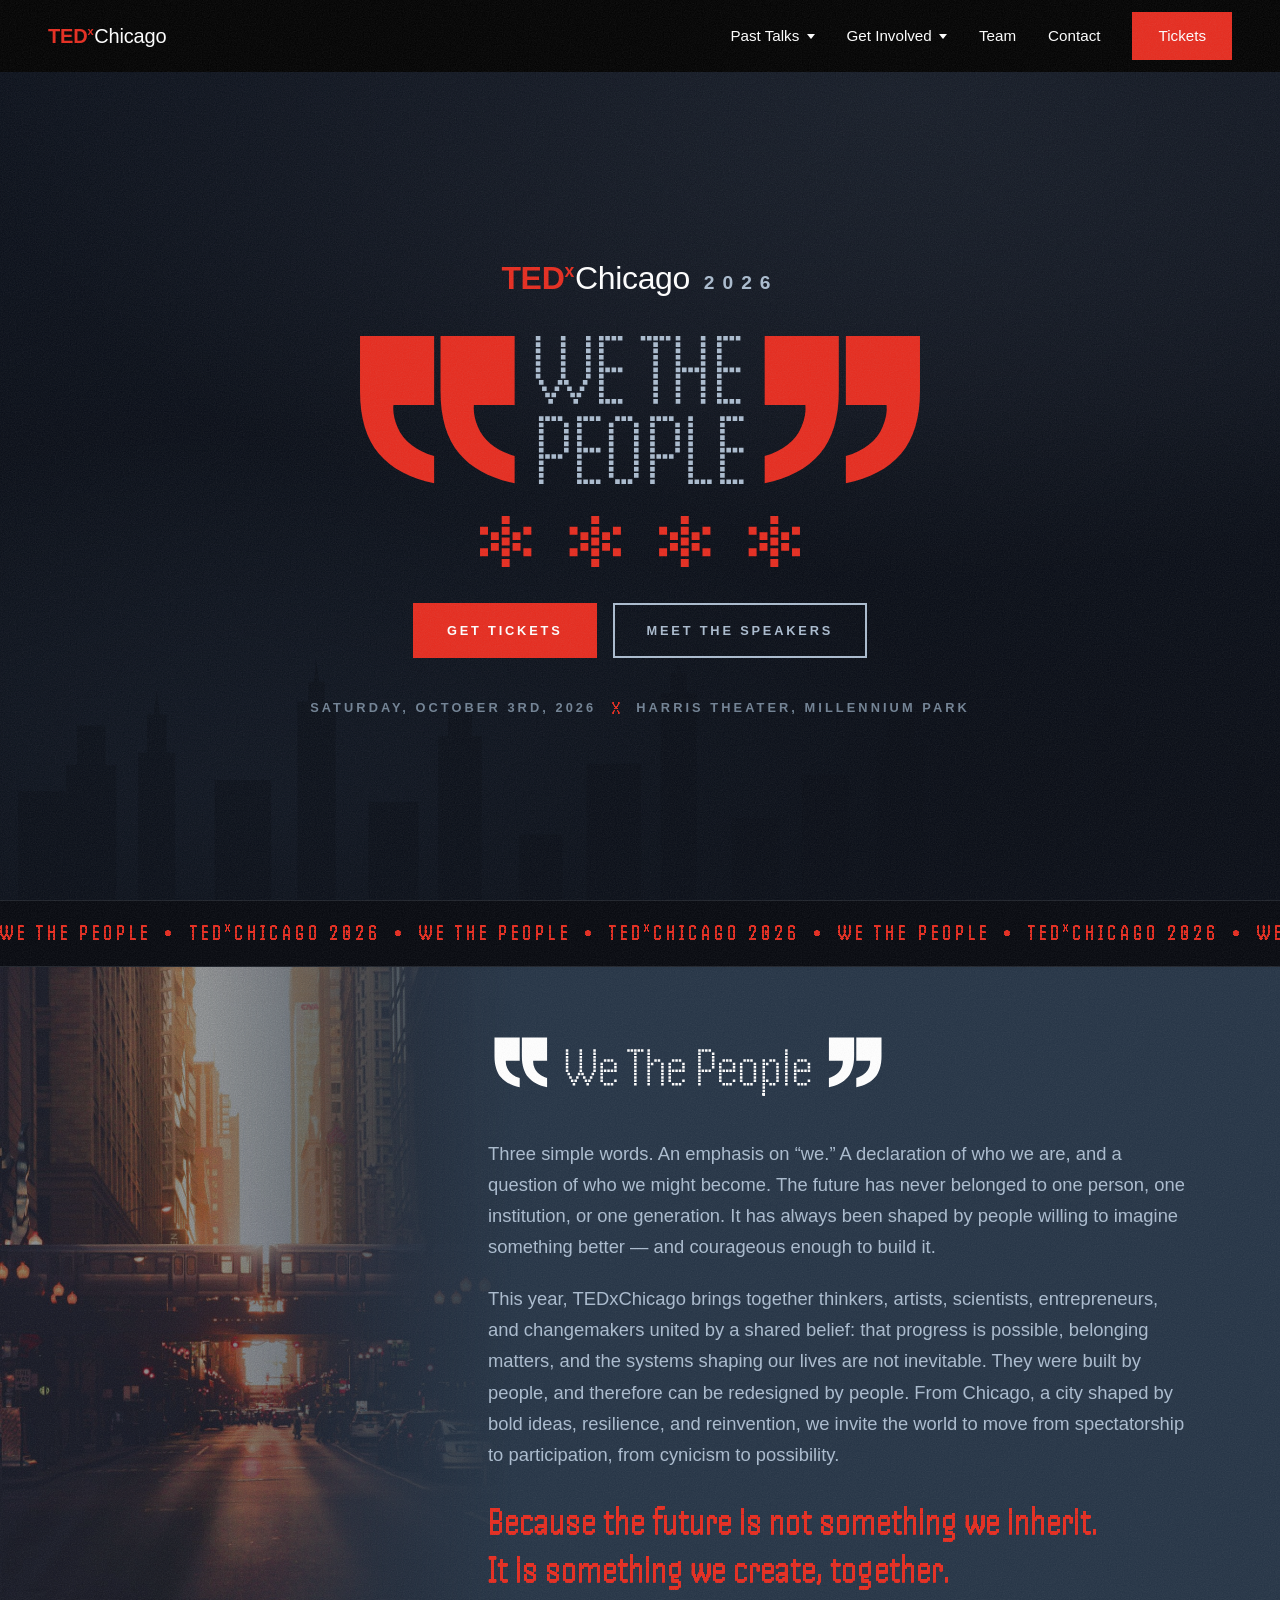
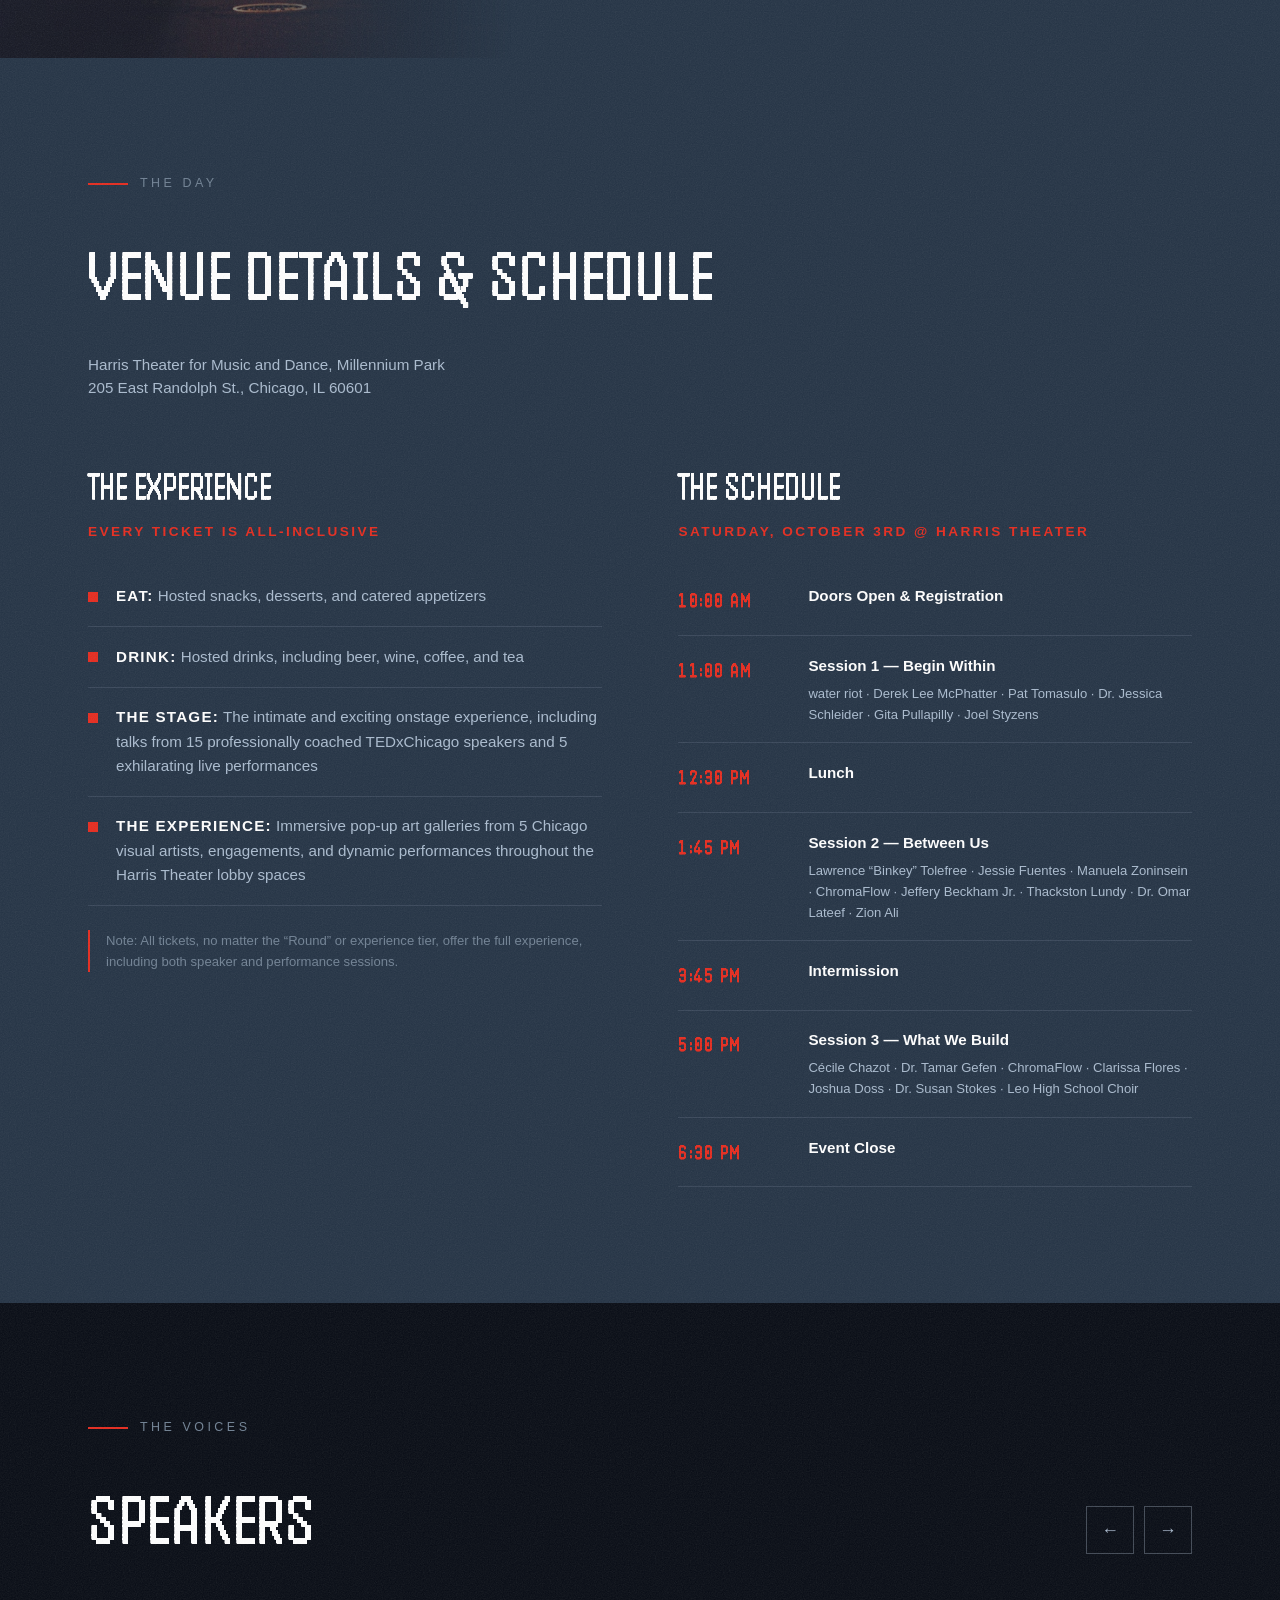
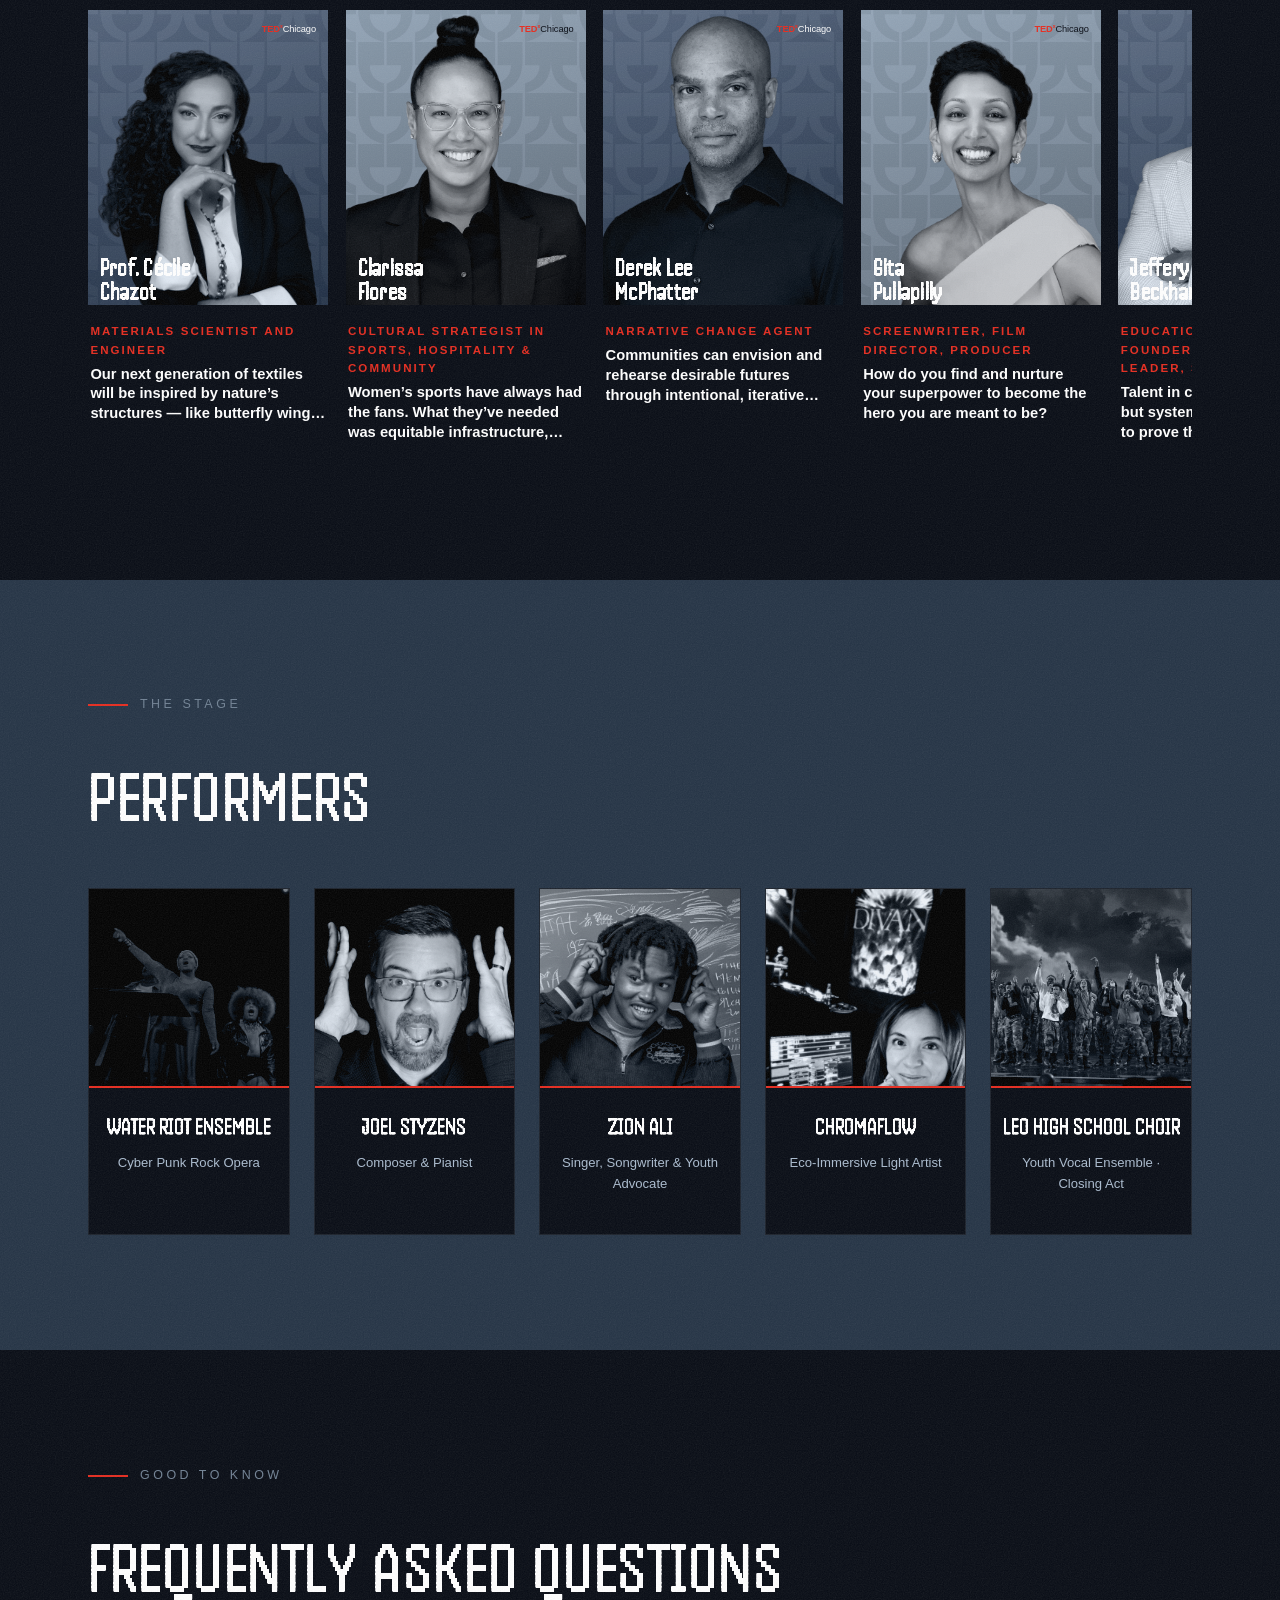
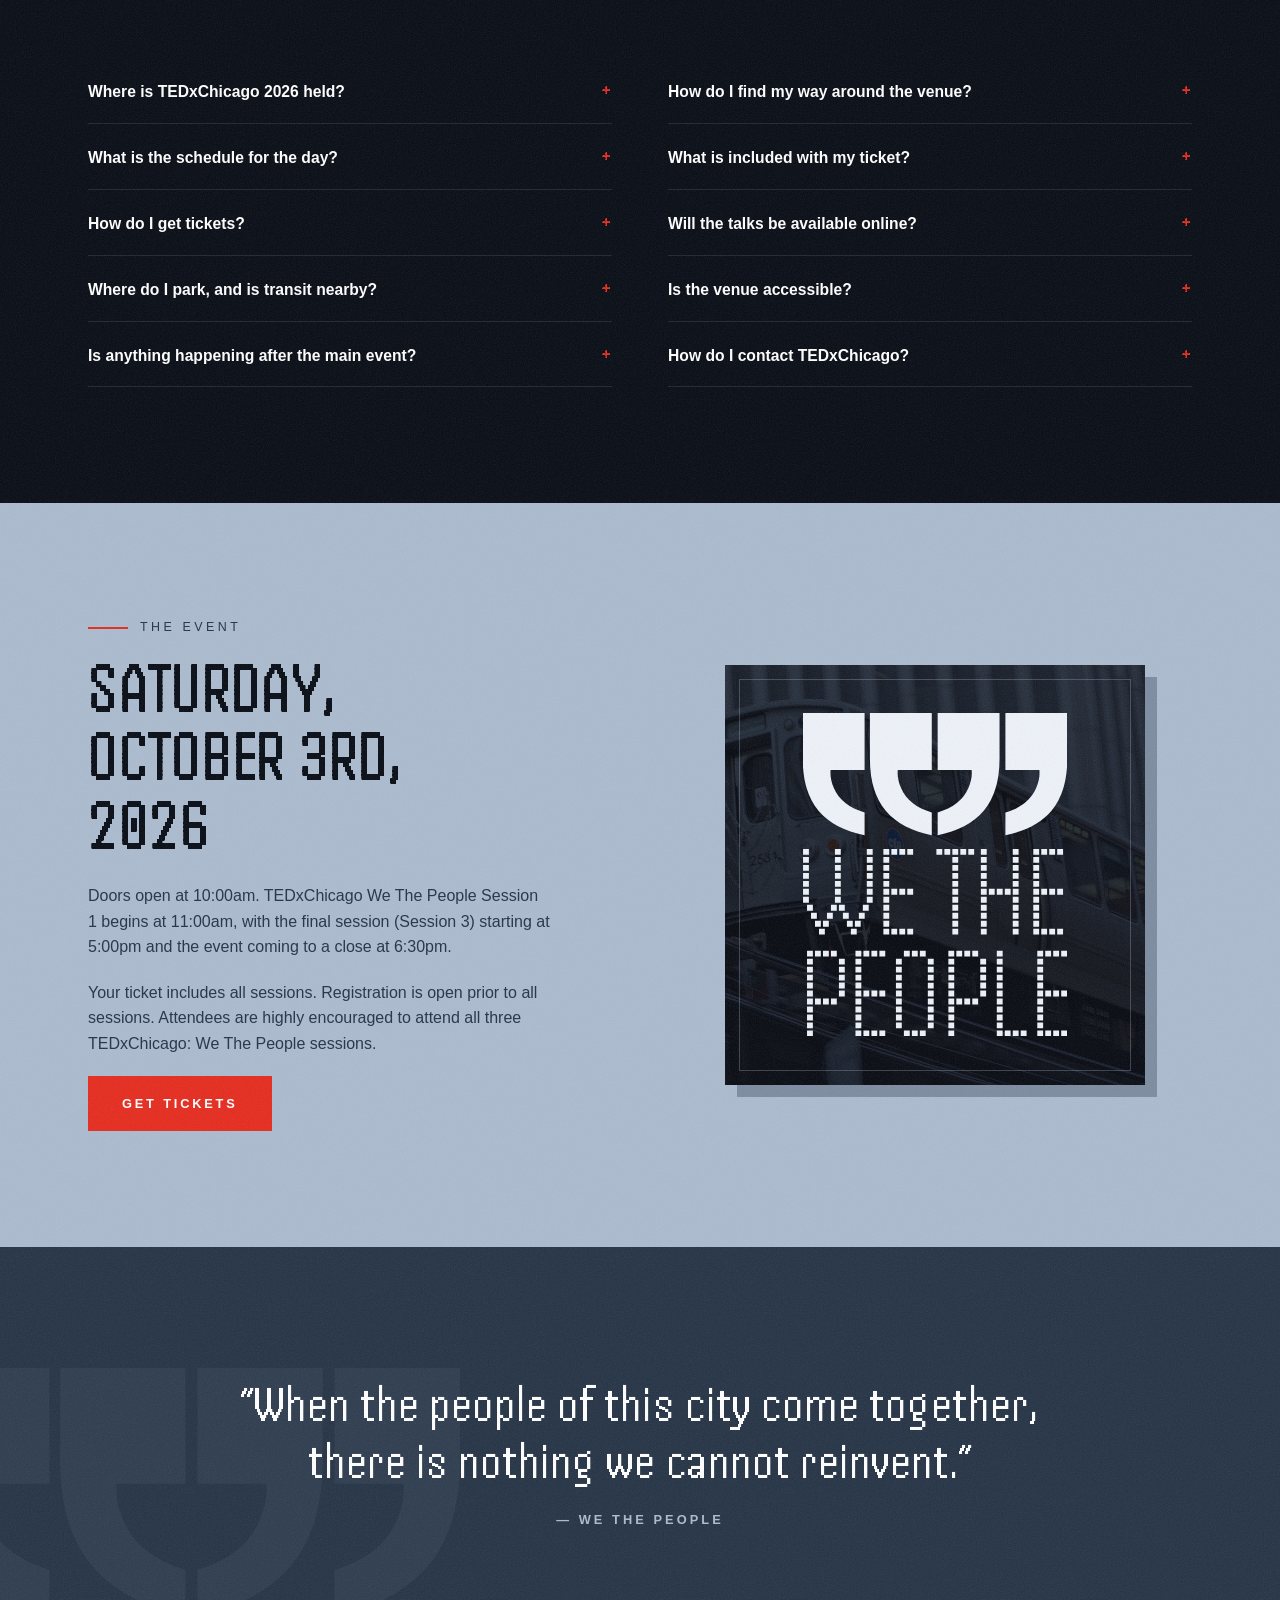
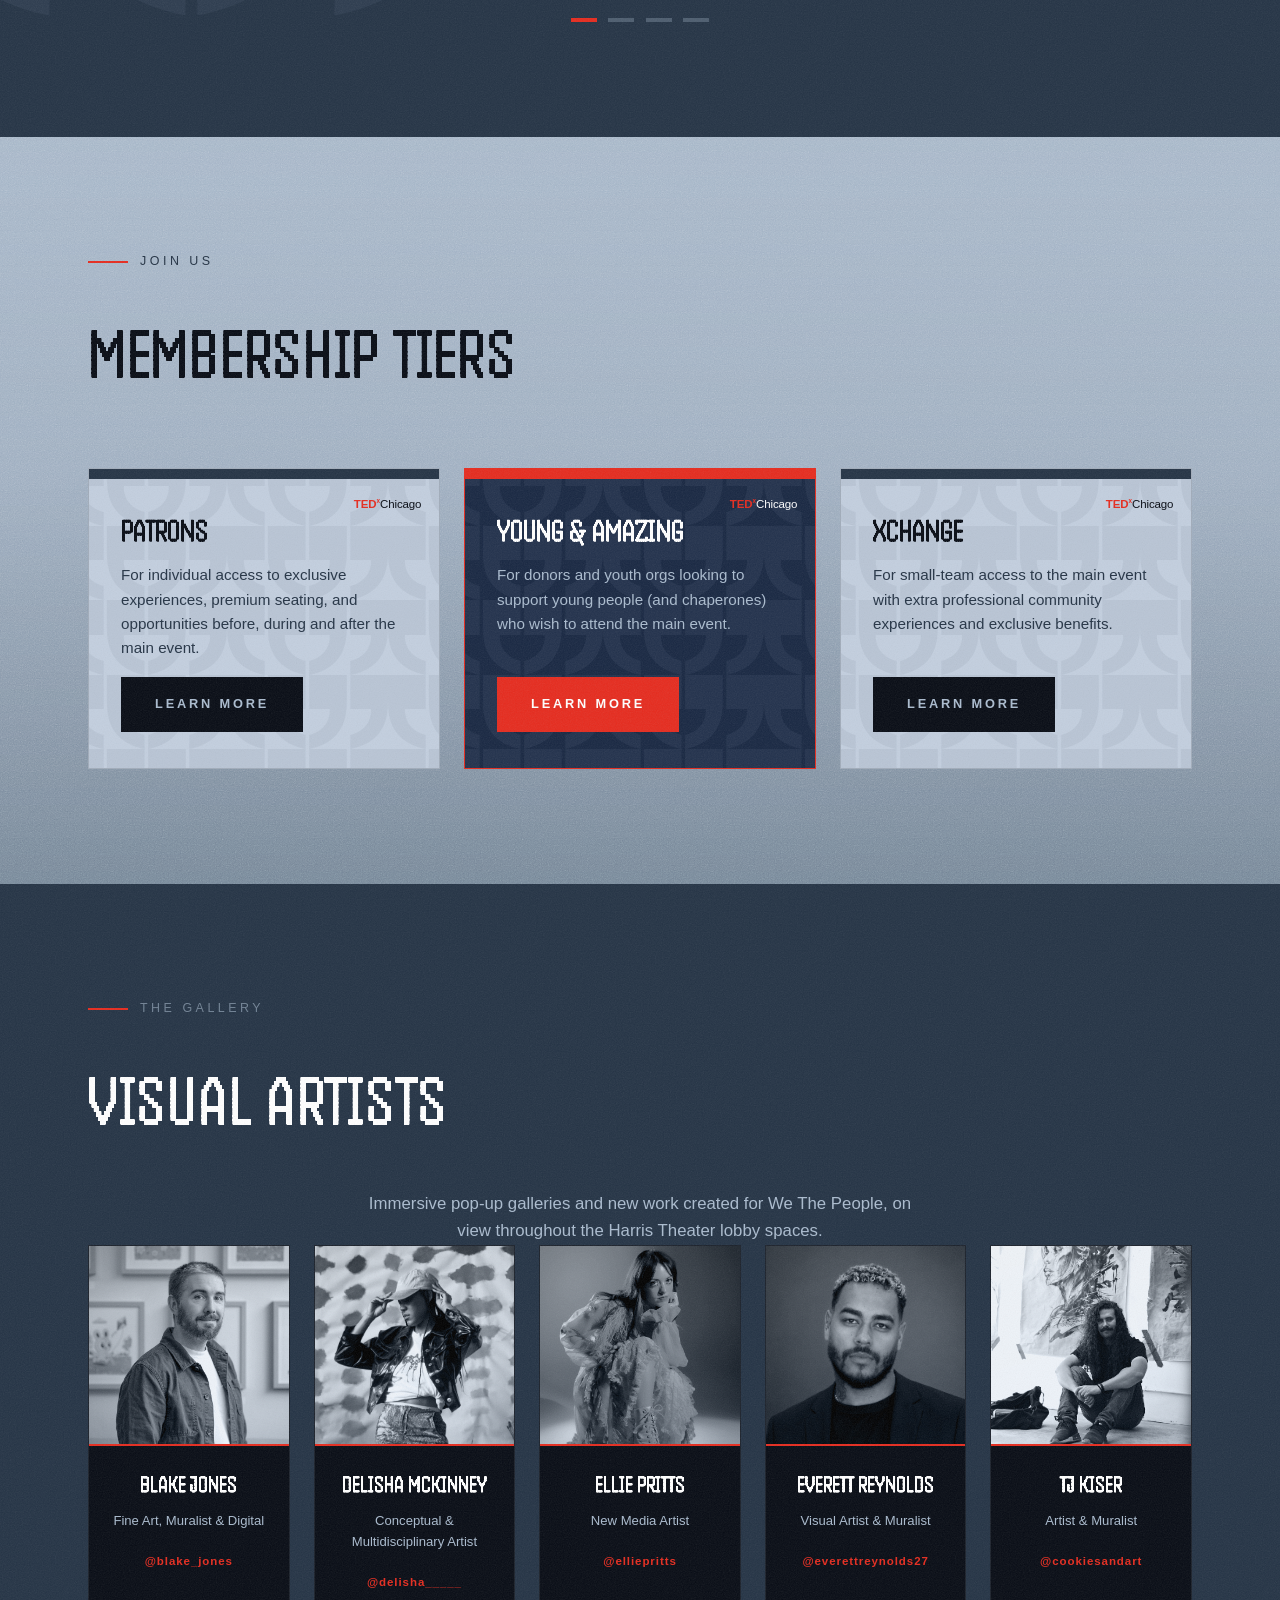
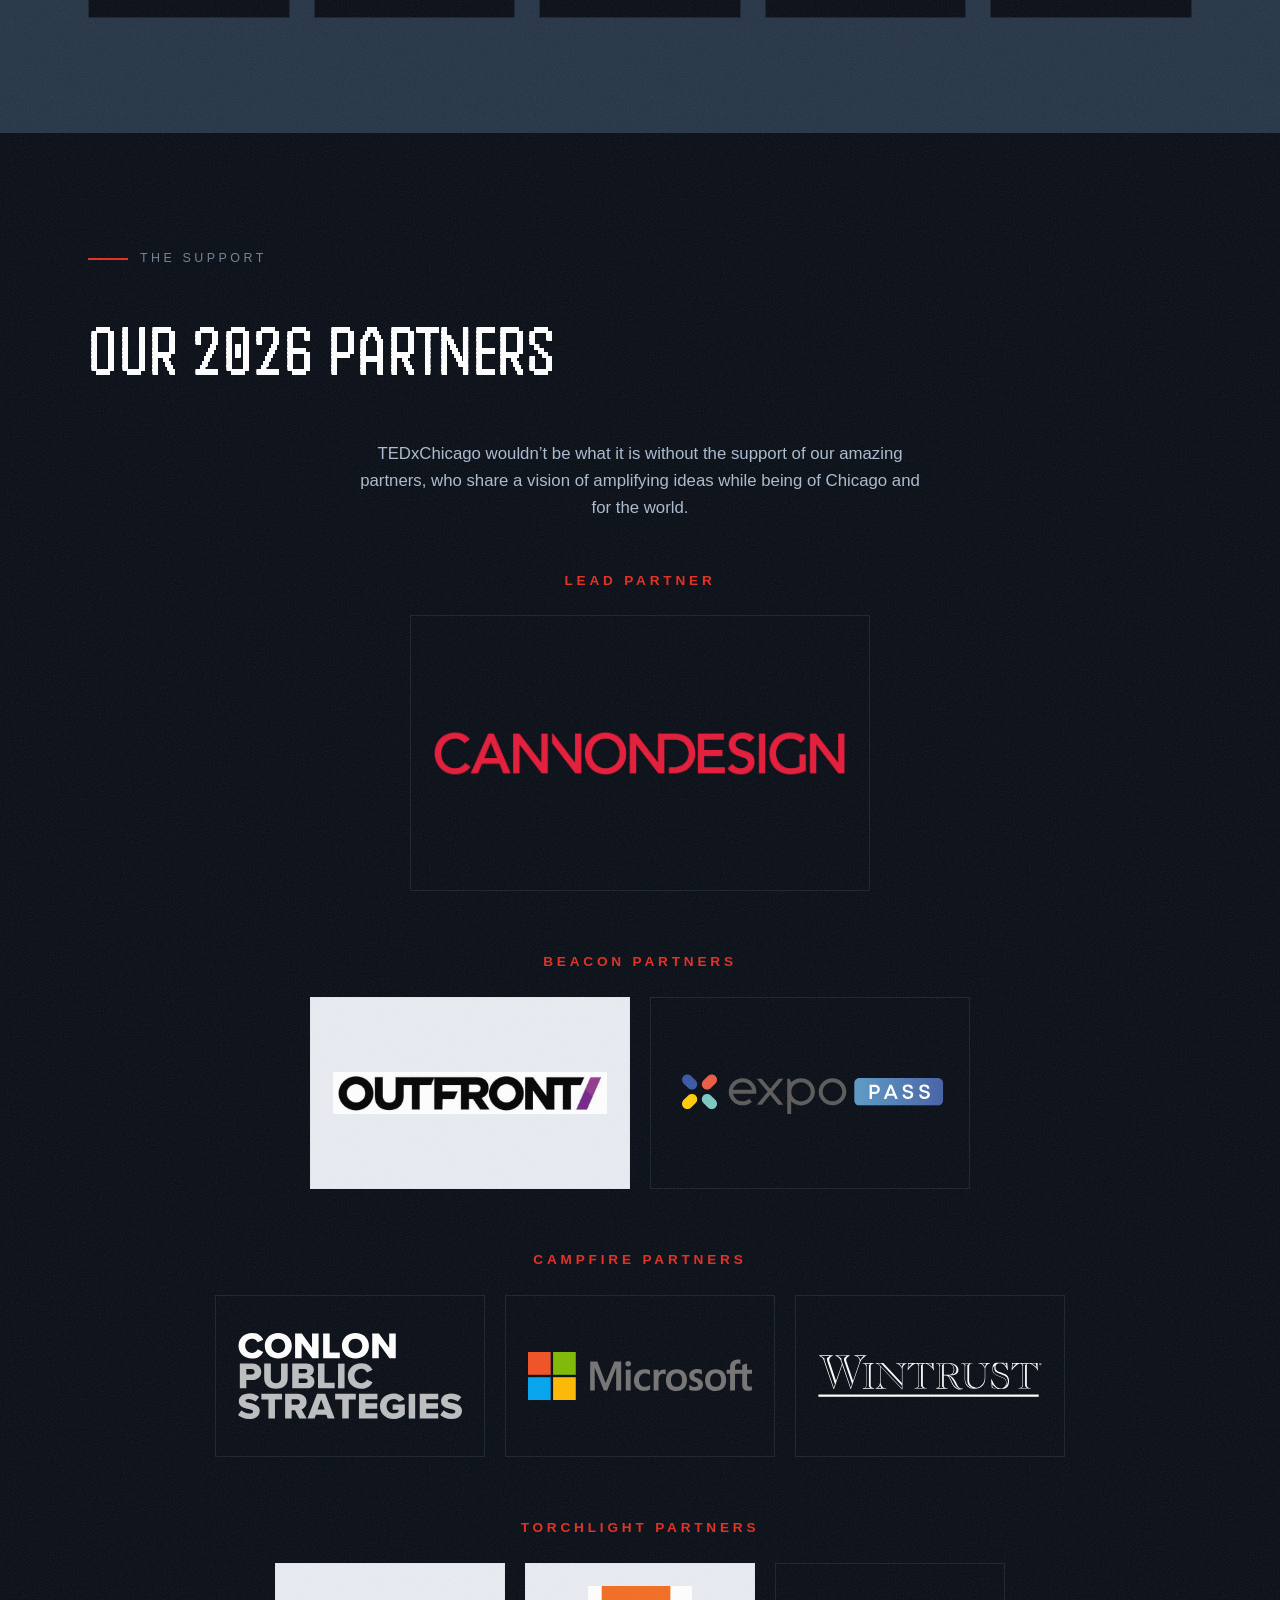
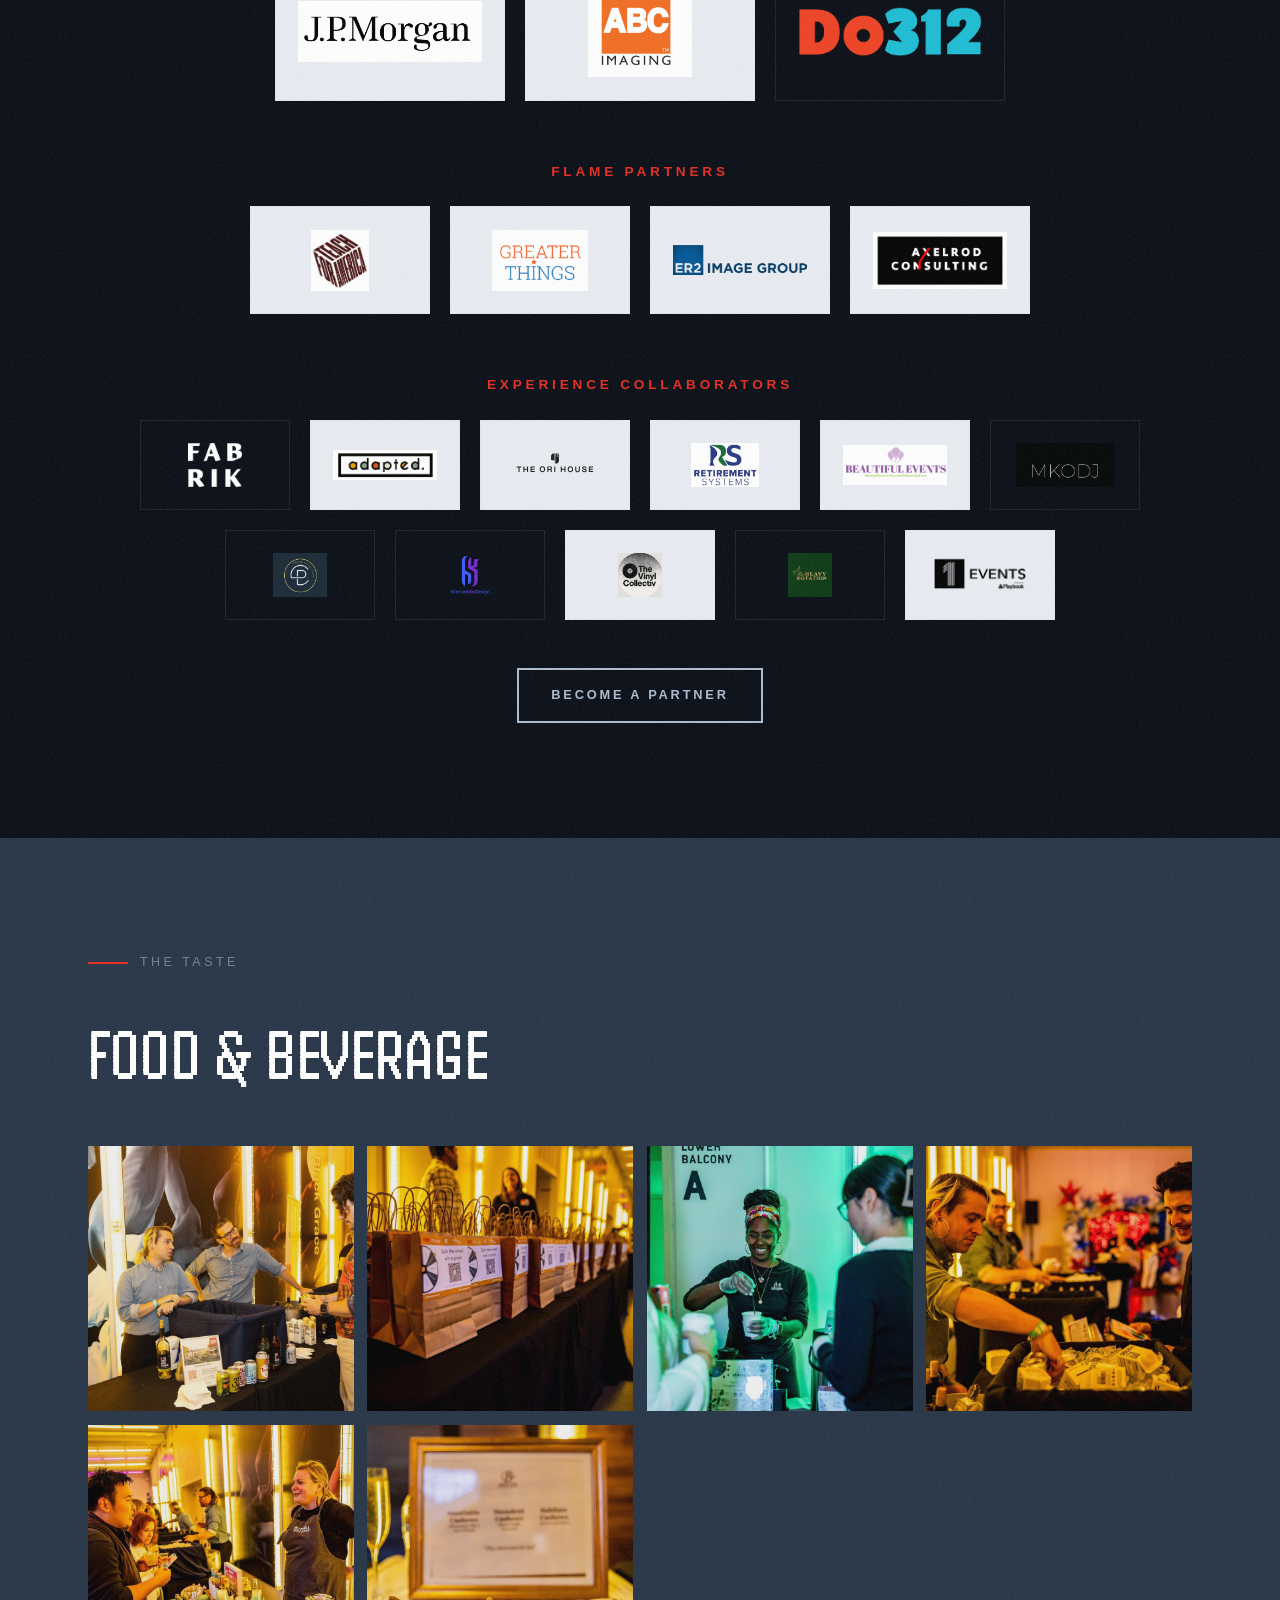
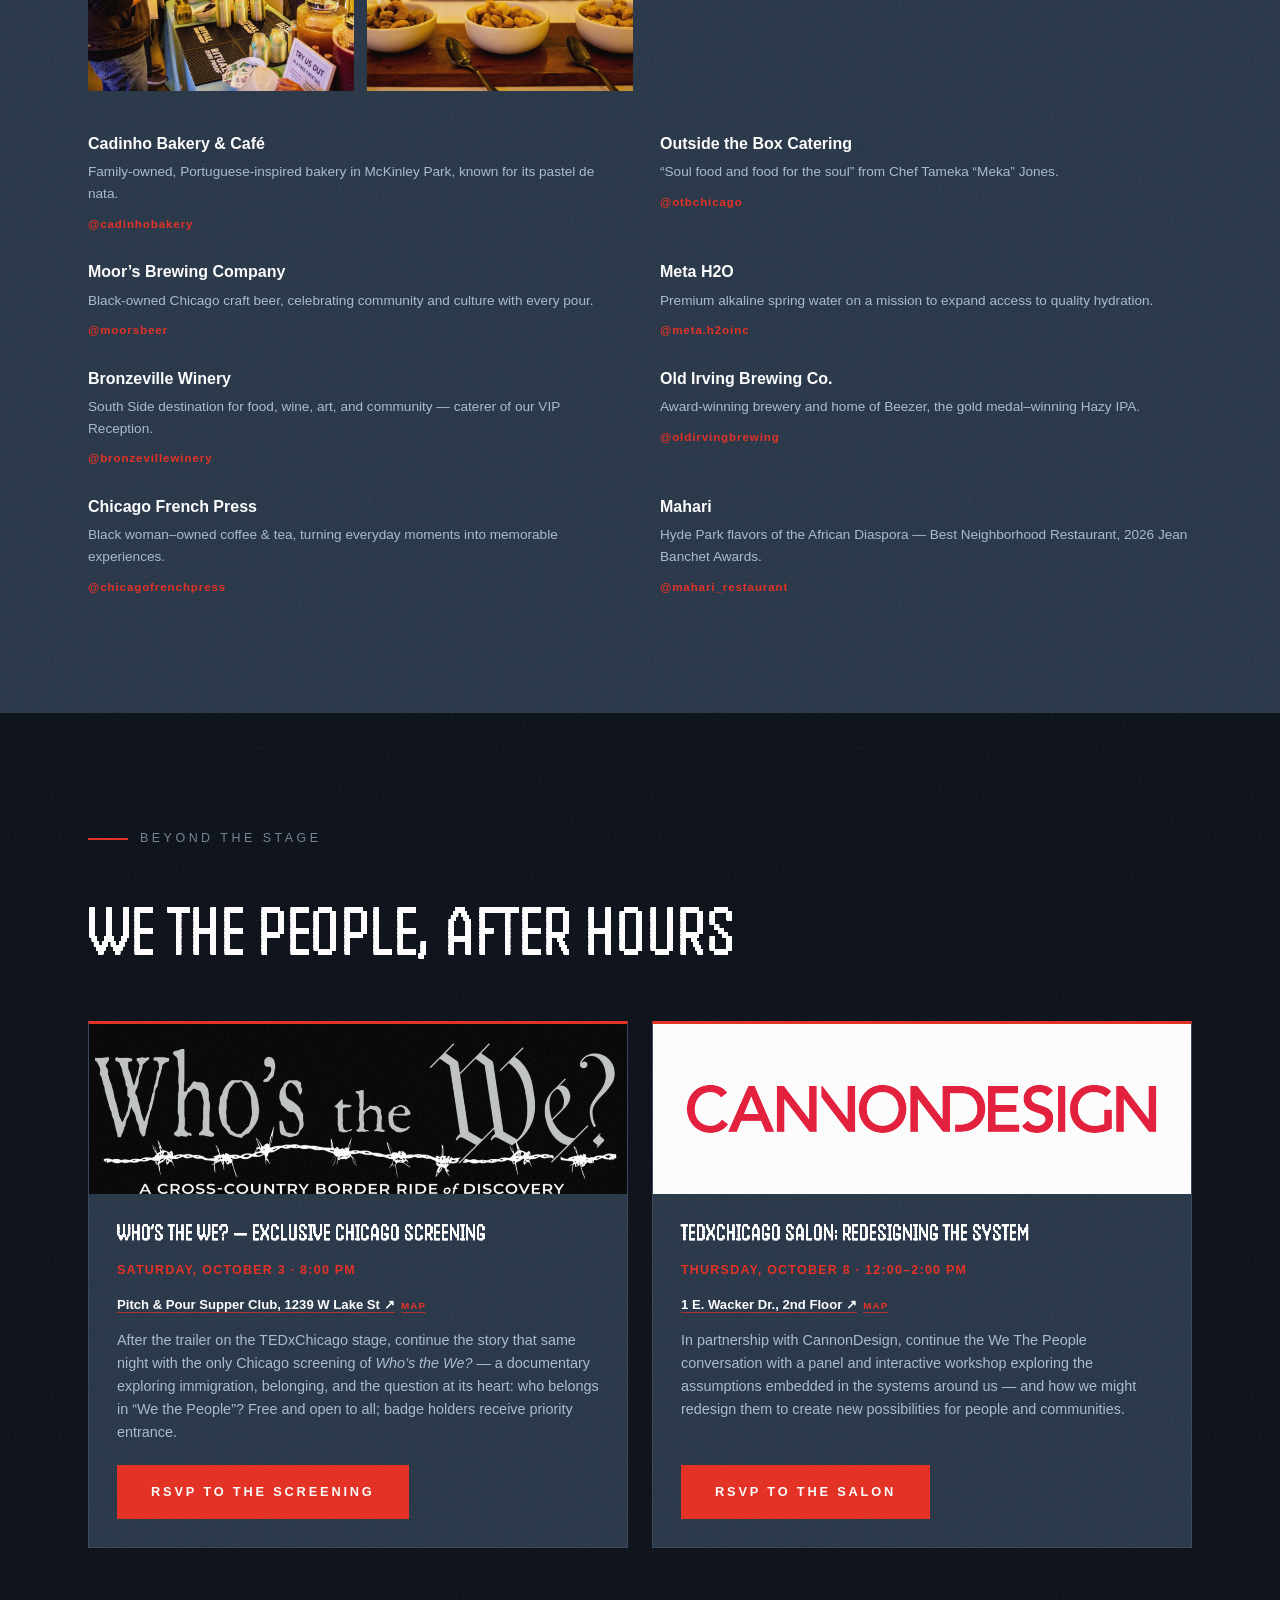
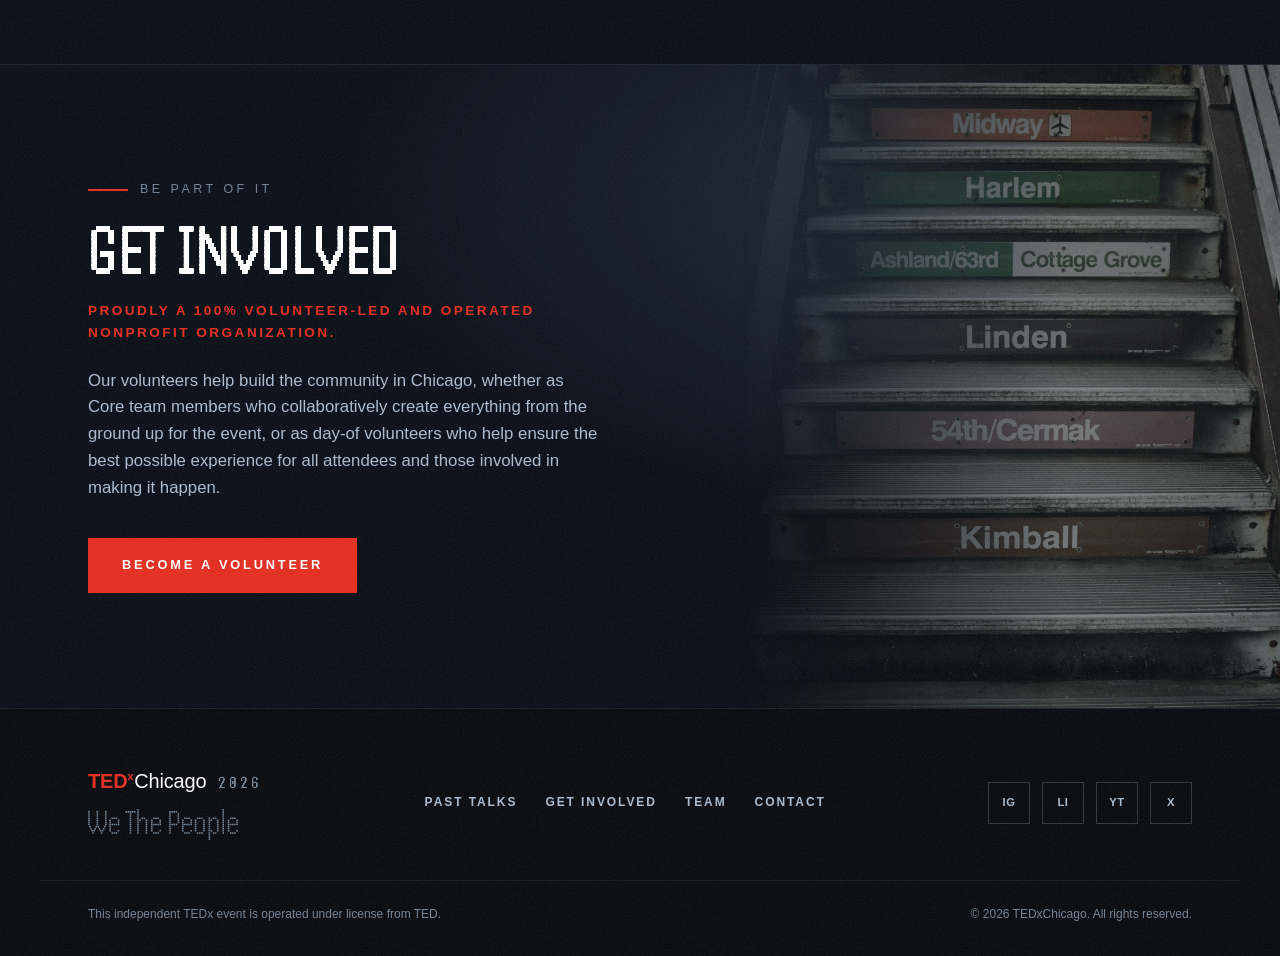
==== index.html @ bbc105bd "Beyond cards: equal 170px header bands, bottom-aligned RSVP buttons Flex-column cards with margin-to" ====
<!DOCTYPE html>
<html lang="en">
<head>
  <meta charset="UTF-8">
  <meta name="viewport" content="width=device-width, initial-scale=1.0">
  <title>TEDxChicago 2026: We The People — Oct 3, Harris Theater</title>
  <meta name="description" content="TEDxChicago 2026: We The People. Saturday, October 3, 2026 at the Harris Theater, Millennium Park, Chicago. 15 speakers, 5 live performances, and 5 visual artists on what happens when WE come together.">

  <!-- SEO: canonical + social. These meta tags are for the standalone HTML
       only — on Squarespace, the page's own SEO panel controls canonical/OG.
       Update the URL below if the live event page sits at a sub-path. -->
  <link rel="canonical" href="https://www.tedxchicago.com/">
  <meta property="og:type" content="website">
  <meta property="og:site_name" content="TEDxChicago">
  <meta property="og:title" content="TEDxChicago 2026: We The People">
  <meta property="og:description" content="Saturday, October 3, 2026 at the Harris Theater, Millennium Park, Chicago. 15 speakers, 5 live performances, and 5 visual artists on what happens when WE come together.">
  <meta property="og:url" content="https://www.tedxchicago.com/">
  <meta property="og:image" content="https://cdn.jsdelivr.net/gh/silencekillsdesign/TEDxChicago2026@main/assets/message-photo.jpg">
  <meta property="og:image:width" content="1920">
  <meta property="og:image:height" content="1080">
  <meta property="og:locale" content="en_US">
  <meta name="twitter:card" content="summary_large_image">
  <meta name="twitter:title" content="TEDxChicago 2026: We The People">
  <meta name="twitter:description" content="Saturday, October 3, 2026 · Harris Theater, Millennium Park, Chicago. 15 speakers, 5 live performances, and 5 visual artists.">
  <meta name="twitter:image" content="https://cdn.jsdelivr.net/gh/silencekillsdesign/TEDxChicago2026@main/assets/message-photo.jpg">

  <!-- Event structured data (schema.org) — powers Google event rich results.
       Kept in sync into the Squarespace header injection by squarespace/build.py.
       TODO before launch: fill in real start/end times, ticket URL + price. -->
  <script type="application/ld+json">
  {
    "@context": "https://schema.org",
    "@type": "Event",
    "name": "TEDxChicago 2026: We The People",
    "description": "TEDxChicago 2026: We The People. 15 professionally coached TEDxChicago speakers, 5 live performances, and 5 visual artists on what happens when WE come together.",
    "startDate": "2026-10-03T10:00:00-05:00",
    "doorTime": "2026-10-03T10:00:00-05:00",
    "endDate": "2026-10-03T18:30:00-05:00",
    "eventStatus": "https://schema.org/EventScheduled",
    "eventAttendanceMode": "https://schema.org/OfflineEventAttendanceMode",
    "image": "https://cdn.jsdelivr.net/gh/silencekillsdesign/TEDxChicago2026@main/assets/message-photo.jpg",
    "location": {
      "@type": "Place",
      "name": "Harris Theater for Music and Dance",
      "address": {
        "@type": "PostalAddress",
        "streetAddress": "205 East Randolph Street",
        "addressLocality": "Chicago",
        "addressRegion": "IL",
        "postalCode": "60601",
        "addressCountry": "US"
      }
    },
    "organizer": {
      "@type": "Organization",
      "name": "TEDxChicago",
      "url": "https://www.tedxchicago.com/"
    },
    "offers": {
      "@type": "Offer",
      "url": "https://www.universe.com/events/tedxchicago-2026-we-the-people-tickets-NKZP4G",
      "availability": "https://schema.org/InStock",
      "priceCurrency": "USD",
      "validFrom": "2026-01-01"
    },
    "performer": [
      { "@type": "Person", "name": "Prof. Cécile Chazot" },
      { "@type": "Person", "name": "Clarissa Flores" },
      { "@type": "Person", "name": "Derek Lee McPhatter" },
      { "@type": "Person", "name": "Gita Pullapilly" },
      { "@type": "Person", "name": "Jeffery Beckham Jr." },
      { "@type": "Person", "name": "Jessica “Jessie” Fuentes" },
      { "@type": "Person", "name": "Dr. Jessica Schleider" },
      { "@type": "Person", "name": "Joshua Doss" },
      { "@type": "Person", "name": "Lawrence “Binkey” Tolefree" },
      { "@type": "Person", "name": "Manuela Zoninsein" },
      { "@type": "Person", "name": "Dr. Omar Lateef" },
      { "@type": "Person", "name": "Pat Tomasulo" },
      { "@type": "Person", "name": "Dr. Tamar Gefen" },
      { "@type": "Person", "name": "Thackston Lundy" },
      { "@type": "Person", "name": "Susan Stokes" },
      { "@type": "PerformingGroup", "name": "water riot ensemble" },
      { "@type": "Person", "name": "Joel Styzens" },
      { "@type": "Person", "name": "Zion Ali" },
      { "@type": "Person", "name": "Kristen Youngman (ChromaFlow)" },
      { "@type": "PerformingGroup", "name": "Leo High School Choir" }
    ]
  }
  </script>

  <link rel="preconnect" href="https://fonts.googleapis.com">
  <link rel="preconnect" href="https://fonts.gstatic.com" crossorigin>
  <link href="https://fonts.googleapis.com/css2?family=Handjet:wght@300;400;500;600;700&display=swap" rel="stylesheet">
  <link rel="stylesheet" href="css/styles.css?v=75">
</head>
<body>
  <!-- All styling is scoped to this wrapper so the embed can't restyle
       the Squarespace page (nav/footer) that hosts it. -->
  <div id="tedx-root">

  <!-- ══════════════════ GRAIN OVERLAY ══════════════════ -->
  <div class="grain" aria-hidden="true"></div>

  <!-- ══════════════════ HEADER ══════════════════ -->
  <header class="site-header" id="siteHeader">
    <a class="brand" href="#top" aria-label="TEDxChicago home">
      <span class="brand-ted">TED<sup>x</sup></span><span class="brand-city">Chicago</span>
    </a>
    <nav class="main-nav" id="mainNav" aria-label="Primary">
      <div class="nav-item has-dropdown">
        <a href="#" class="nav-drop-toggle" aria-haspopup="true" aria-expanded="false">Past Talks<span class="caret" aria-hidden="true"></span></a>
        <ul class="dropdown">
          <li><a href="#">TedX Chicago 2025</a></li>
          <li><a href="#">TedX Chicago 2024</a></li>
          <li><a href="#">Design Salon 2024</a></li>
          <li><a href="#">TedX Chicago 2023</a></li>
          <li><a href="#">TedX Chicago 2022</a></li>
          <li><a href="#">TedX Chicago 2021</a></li>
          <li><a href="#">TedX Chicago 2019</a></li>
          <li><a href="#">TedX Chicago 2018</a></li>
          <li><a href="#">TedX Women 2018</a></li>
          <li><a href="#">TedX Chicago 2017</a></li>
        </ul>
      </div>
      <div class="nav-item has-dropdown">
        <a href="#get-involved" class="nav-drop-toggle" aria-haspopup="true" aria-expanded="false">Get Involved<span class="caret" aria-hidden="true"></span></a>
        <ul class="dropdown">
          <li><a href="#partners">Partnership Opportunities</a></li>
          <li><a href="#membership">xChange Membership</a></li>
          <li><a href="#membership">Young and Amazing</a></li>
          <li><a href="#">Become a Speaker</a></li>
          <li><a href="#membership">Become a Patron</a></li>
          <li><a href="#get-involved">Volunteer Opportunities</a></li>
        </ul>
      </div>
      <a href="#">Team</a>
      <a href="#">Contact</a>
      <a href="#event" class="btn btn-red btn-nav">Tickets</a>
    </nav>
    <button class="nav-toggle" id="navToggle" aria-label="Toggle menu" aria-expanded="false">
      <span></span><span></span><span></span>
    </button>
  </header>

  <main id="top">

    <!-- ══════════════════ HERO ══════════════════ -->
    <section class="hero" id="hero">
      <div class="hero-bg" aria-hidden="true">
        <div class="hero-photo"></div>
        <video class="hero-video" src="assets/video/hero-video.mp4"
               autoplay muted loop playsinline preload="metadata"></video>
        <div class="hero-skyline">
          <svg viewBox="0 0 1440 220" preserveAspectRatio="xMidYMax slice" aria-hidden="true">
            <path d="M0 220 V150 h40 v-30 h18 v30 h30 V95 h14 l4 -18 4 18 h12 v125 h28 V120 h44 v-24 h10 V60 h26 v36 h10 v124 h20 V85 h8 V50 h6 l3 -22 3 22 h6 v35 h8 v135 h36 V110 h52 v110 h24 V38 h10 V20 h5 l2 -20 3 20 h5 v18 h10 v182 h30 v-90 h46 v90 h18 V70 h9 V45 h22 v25 h9 v150 h34 v-60 h40 v60 h22 V95 h50 v125 h18 V30 h9 V12 h5 l2 -12 3 12 h5 v18 h9 v190 h32 v-75 h44 v75 h20 V105 h44 v115 h26 v-140 h9 V55 h24 v25 h9 v140 h30 v-55 h38 v55 h22 V88 h46 v132 h20 V60 h10 V42 h5 l2 -16 3 16 h5 v18 h10 v160 h28 v-95 h48 v95 h20 v-130 h44 v130 z" />
          </svg>
        </div>
        <div class="hero-scrim"></div>
      </div>

      <div class="hero-inner">
        <p class="hero-kicker" data-reveal>
          <span class="brand brand-hero"><span class="brand-ted">TED<sup>x</sup></span><span class="brand-city">Chicago</span></span>
          <span class="hero-kicker-year">2026</span>
        </p>
        <h1 class="hero-title" data-reveal>
          <img class="hero-lockup" src="assets/wtp-lock-h2-light.svg" alt="We The People" width="550" height="145">
        </h1>
        <img class="hero-stars" data-reveal src="assets/brand/SVG/chi-stars.svg"
             alt="" width="320" height="51">
        <div class="hero-ctas" data-reveal>
          <a class="btn btn-red btn-livestream" id="livestreamBtn" href="#" hidden><span class="live-dot" aria-hidden="true"></span>Watch the Livestream</a>
          <a class="btn btn-red" href="https://www.universe.com/events/tedxchicago-2026-we-the-people-tickets-NKZP4G?unii-trigger-open=NKZP4G&amp;utm_source=2026landingpage&amp;utm_medium=hero_button&amp;utm_id=tedxchi2026" target="_blank" rel="noopener">Get Tickets</a>
          <a class="btn btn-ghost" href="#speakers">Meet the Speakers</a>
        </div>
        <div class="hero-meta" data-reveal>
          <span>Saturday, October 3rd, 2026</span>
          <span class="meta-x" aria-hidden="true">x</span>
          <span>Harris Theater, Millennium Park</span>
        </div>
      </div>

    </section>

    <!-- ══════════════════ MARQUEE ══════════════════ -->
    <div class="marquee" aria-hidden="true">
      <div class="marquee-track">
        <span>WE THE PEOPLE&ensp;&bull;&ensp;TED<sup>x</sup>CHICAGO 2026&ensp;&bull;&ensp;</span>
        <span>WE THE PEOPLE&ensp;&bull;&ensp;TED<sup>x</sup>CHICAGO 2026&ensp;&bull;&ensp;</span>
        <span>WE THE PEOPLE&ensp;&bull;&ensp;TED<sup>x</sup>CHICAGO 2026&ensp;&bull;&ensp;</span>
        <span>WE THE PEOPLE&ensp;&bull;&ensp;TED<sup>x</sup>CHICAGO 2026&ensp;&bull;&ensp;</span>
      </div>
    </div>

    <!-- ══════════════════ THE MESSAGE ══════════════════ -->
    <section class="tedx-section section-navy" id="message">
      <!-- Background layer: spans the section's FULL height (behind the
           eyebrow too); sits outside .tedx-container so the section's
           padding doesn't constrain it. -->
      <div class="message-media" data-reveal aria-hidden="true">
        <img src="assets/images/chicago-l-sunset.jpg" alt="" loading="lazy">
        <img class="media-lockup" src="assets/brand/SVG/wtp-lock-h2-mono-white.svg" alt="" loading="lazy">
      </div>
      <div class="tedx-container">
        <div class="message-grid">
          <div class="message-copy" data-reveal>
            <!-- Desktop: lockup heads the copy; mobile shows it centered on
                 the photo instead (visibility toggled in CSS). -->
            <img class="copy-lockup" src="assets/brand/SVG/wtp-lock-h2-mono-white.svg" alt="We The People">
            <p>Three simple words. An emphasis on &ldquo;we.&rdquo; A declaration of who we are, and a question of who we might become. The future has never belonged to one person, one institution, or one generation. It has always been shaped by people willing to imagine something better &mdash; and courageous enough to build it.</p>
            <p>This year, TEDxChicago brings together thinkers, artists, scientists, entrepreneurs, and changemakers united by a shared belief: that progress is possible, belonging matters, and the systems shaping our lives are not inevitable. They were built by people, and therefore can be redesigned by people. From Chicago, a city shaped by bold ideas, resilience, and reinvention, we invite the world to move from spectatorship to participation, from cynicism to possibility.</p>
            <p class="message-close">Because the future is not something we inherit.<br>It is something we create, together.</p>
          </div>
        </div>
      </div>
    </section>

    <!-- ══════════════════ SPEAKERS ══════════════════ -->
    <section class="tedx-section section-navy" id="venue">
      <div class="tedx-container">
        <div class="section-head" data-reveal>
          <p class="eyebrow"><span class="tick"></span>The Day</p>
          <h2 class="section-title">Venue Details &amp; Schedule</h2>
          <p class="venue-address">Harris Theater for Music and Dance, Millennium Park<br>205 East Randolph St., Chicago, IL 60601</p>
        </div>

        <div class="two-col venue-grid">
          <div class="col experience" data-reveal>
            <h3 class="sub-title">The Experience</h3>
            <p class="sub-kicker">Every Ticket Is All-Inclusive</p>
            <ul class="experience-list">
              <li><strong>EAT:</strong> Hosted snacks, desserts, and catered appetizers</li>
              <li><strong>DRINK:</strong> Hosted drinks, including beer, wine, coffee, and tea</li>
              <li><strong>THE STAGE:</strong> The intimate and exciting onstage experience, including talks from 15 professionally coached TEDxChicago speakers and 5 exhilarating live performances</li>
              <li><strong>THE EXPERIENCE:</strong> Immersive pop-up art galleries from 5 Chicago visual artists, engagements, and dynamic performances throughout the Harris Theater lobby spaces</li>
            </ul>
            <p class="note">
              Note: All tickets, no matter the &ldquo;Round&rdquo; or experience tier, offer the full
              experience, including both speaker and performance sessions.
            </p>
          </div>

          <div class="col schedule" data-reveal>
            <h3 class="sub-title">The Schedule</h3>
            <p class="sub-kicker">Saturday, October 3rd @ Harris Theater</p>
            <ol class="timeline">
              <li>
                <span class="time">10:00 AM</span>
                <span class="what">Doors Open &amp; Registration</span>
              </li>
              <li>
                <span class="time">11:00 AM</span>
                <span class="what">Session 1 — Begin Within<em>water riot · Derek Lee McPhatter · Pat Tomasulo · Dr. Jessica Schleider · Gita Pullapilly · Joel Styzens</em></span>
              </li>
              <li>
                <span class="time">12:30 PM</span>
                <span class="what">Lunch</span>
              </li>
              <li>
                <span class="time">1:45 PM</span>
                <span class="what">Session 2 — Between Us<em>Lawrence “Binkey” Tolefree · Jessie Fuentes · Manuela Zoninsein · ChromaFlow · Jeffery Beckham Jr. · Thackston Lundy · Dr. Omar Lateef · Zion Ali</em></span>
              </li>
              <li>
                <span class="time">3:45 PM</span>
                <span class="what">Intermission</span>
              </li>
              <li>
                <span class="time">5:00 PM</span>
                <span class="what">Session 3 — What We Build<em>Cécile Chazot · Dr. Tamar Gefen · ChromaFlow · Clarissa Flores · Joshua Doss · Dr. Susan Stokes · Leo High School Choir</em></span>
              </li>
              <li>
                <span class="time">6:30 PM</span>
                <span class="what">Event Close</span>
              </li>
            </ol>
          </div>
        </div>
      </div>
    </section>

    <section class="tedx-section section-dark" id="speakers">
      <div class="tedx-container">
        <div class="section-head" data-reveal>
          <p class="eyebrow"><span class="tick"></span>The Voices</p>
          <h2 class="section-title">Speakers</h2>
          <div class="carousel-controls">
            <button class="ctrl" data-carousel-prev="speakerTrack" aria-label="Previous speakers">&larr;</button>
            <button class="ctrl" data-carousel-next="speakerTrack" aria-label="Next speakers">&rarr;</button>
          </div>
        </div>

        <!-- Cards are rendered from the SPEAKERS data array in js/main.js -->
        <div class="carousel" id="speakerTrack" data-reveal></div>

        <!-- Hidden for now — restore once a full speakers page exists.
        <div class="speakers-cta" data-reveal>
          <a class="btn btn-ghost" href="#">View All Speakers</a>
        </div>
        -->

      </div>
    </section>

    <section class="tedx-section section-navy" id="performers">
      <div class="tedx-container">
        <div class="section-head" data-reveal>
          <p class="eyebrow"><span class="tick"></span>The Stage</p>
          <h2 class="section-title">Performers</h2>
        </div>

        <!-- Cards are rendered from the PERFORMERS data array in js/main.js;
             they open the shared speaker modal. -->
        <div class="performer-grid" id="performerGrid" data-reveal></div>
      </div>
    </section>

    <section class="tedx-section section-dark" id="faq">
      <div class="tedx-container">
        <div class="section-head" data-reveal>
          <p class="eyebrow"><span class="tick"></span>Good to Know</p>
          <h2 class="section-title">Frequently Asked Questions</h2>
        </div>
        <div class="faq-list" data-reveal>
          <details class="faq-item" name="faq">
            <summary>Where is TEDxChicago 2026 held?</summary>
            <div class="faq-a"><p>At the Harris Theater for Music and Dance, 205 East Randolph St., Chicago, IL 60601 — in Millennium Park. Doors open at 10:00 AM on Saturday, October 3, 2026, with registration and coat check on Lobby Level 5.</p></div>
          </details>
          <details class="faq-item" name="faq">
            <summary>How do I find my way around the venue?</summary>
            <div class="faq-a">
              <p>The experience spans all four Harris Theater lobby levels: registration, coat check,
                 and parking validation on Level 5; food, activations, and art on Levels 3 and 2
                 (plus the Vinyl Listening Lounge and balcony seating on 2); and orchestra seating,
                 art, and food on Level 1. Questions on the day? Look for a TEDxCHI volunteer.</p>
              <img class="faq-map" src="assets/images/venue-map.webp"
                   alt="Exploded map of the Harris Theater's four lobby levels showing registration, food and beverage, art displays, and seating" loading="lazy" width="1251" height="1022">
            </div>
          </details>
          <details class="faq-item" name="faq">
            <summary>What is the schedule for the day?</summary>
            <div class="faq-a"><p>Doors open at 10:00 AM. Session 1 (Begin Within) runs 11:00 AM–12:30 PM, followed by lunch; Session 2 (Between Us) runs 1:45–3:45 PM, followed by an intermission; Session 3 (What We Build) runs 5:00–6:30 PM, closing with the Leo High School Choir. Between sessions, explore food, art, and activations across all four lobby levels.</p></div>
          </details>
          <details class="faq-item" name="faq">
            <summary>What is included with my ticket?</summary>
            <div class="faq-a"><p>Every ticket is all-inclusive: hosted snacks, desserts, and catered appetizers; hosted drinks including beer, wine, coffee, and tea; talks from all 15 TEDxChicago speakers and 5 live performances; and the immersive pop-up galleries from 5 visual artists throughout the Harris Theater lobbies. All ticket tiers receive the full experience.</p></div>
          </details>
          <details class="faq-item" name="faq">
            <summary>How do I get tickets?</summary>
            <div class="faq-a"><p>Tickets are available online at <a href="https://www.universe.com/events/tedxchicago-2026-we-the-people-tickets-NKZP4G" target="_blank" rel="noopener">our official ticketing page</a>. Patrons purchasing on or after September 23 will be recognized during the on-stage program.</p></div>
          </details>
          <details class="faq-item" name="faq">
            <summary>Will the talks be available online?</summary>
            <div class="faq-a"><p>Yes — every TEDxChicago talk is professionally filmed and published to the TEDx Talks channel after the event. Follow TEDxChicago on social media for release announcements.</p></div>
          </details>
          <details class="faq-item" name="faq">
            <summary>Where do I park, and is transit nearby?</summary>
            <div class="faq-a"><p>The Harris Theater sits above the Millennium Park garages, and parking validation is available at registration on Lobby Level 5. The theater is also steps from CTA Loop stations and Metra&rsquo;s Millennium Station.</p></div>
          </details>
          <details class="faq-item" name="faq">
            <summary>Is the venue accessible?</summary>
            <div class="faq-a"><p>Yes. The Harris Theater is wheelchair accessible, with a full-service elevator serving all lobby levels. For accommodation requests, <a href="https://www.tedxchicago.com/contact" target="_blank" rel="noopener">contact the TEDxChicago team</a> ahead of the event, or ask any TEDxCHI volunteer on the day.</p></div>
          </details>
          <details class="faq-item" name="faq">
            <summary>Is anything happening after the main event?</summary>
            <div class="faq-a"><p>Two things: the exclusive Chicago screening of <em>Who&rsquo;s the We?</em> at 8:00 PM on October 3 at Pitch &amp; Pour Supper Club (free; badge holders get priority entrance), and the TEDxChicago Salon: Redesigning the System with CannonDesign on October 8. Details in the Beyond the Stage section above.</p></div>
          </details>
          <details class="faq-item" name="faq">
            <summary>How do I contact TEDxChicago?</summary>
            <div class="faq-a"><p>Reach the team any time through the <a href="https://www.tedxchicago.com/contact" target="_blank" rel="noopener">contact page</a>. At the event, look for a TEDxCHI volunteer — they&rsquo;ll point you in the right direction.</p></div>
          </details>
        </div>
      </div>
      <script type="application/ld+json">
      {
  "@context": "https://schema.org",
  "@type": "FAQPage",
  "mainEntity": [
    {
      "@type": "Question",
      "name": "Where is TEDxChicago 2026 held?",
      "acceptedAnswer": {
        "@type": "Answer",
        "text": "At the Harris Theater for Music and Dance, 205 East Randolph St., Chicago, IL 60601 — in Millennium Park. Doors open at 10:00 AM on Saturday, October 3, 2026, with registration and coat check on Lobby Level 5."
      }
    },
    {
      "@type": "Question",
      "name": "How do I find my way around the venue?",
      "acceptedAnswer": {
        "@type": "Answer",
        "text": "The experience spans all four Harris Theater lobby levels: registration, coat check, and parking validation on Level 5; food, activations, and art on Levels 3 and 2 (plus the Vinyl Listening Lounge and balcony seating on 2); and orchestra seating, art, and food on Level 1. Questions on the day? Look for a TEDxCHI volunteer."
      }
    },
    {
      "@type": "Question",
      "name": "What is the schedule for the day?",
      "acceptedAnswer": {
        "@type": "Answer",
        "text": "Doors open at 10:00 AM. Session 1 (Begin Within) runs 11:00 AM-12:30 PM, followed by lunch; Session 2 (Between Us) runs 1:45-3:45 PM, followed by an intermission; Session 3 (What We Build) runs 5:00-6:30 PM, closing with the Leo High School Choir. Between sessions, explore food, art, and activations across all four lobby levels."
      }
    },
    {
      "@type": "Question",
      "name": "What is included with my ticket?",
      "acceptedAnswer": {
        "@type": "Answer",
        "text": "Every ticket is all-inclusive: hosted snacks, desserts, and catered appetizers; hosted drinks including beer, wine, coffee, and tea; talks from all 15 TEDxChicago speakers and 5 live performances; and the immersive pop-up galleries from 5 visual artists throughout the Harris Theater lobbies. All ticket tiers receive the full experience."
      }
    },
    {
      "@type": "Question",
      "name": "How do I get tickets?",
      "acceptedAnswer": {
        "@type": "Answer",
        "text": "Tickets are available online at our official ticketing page on Universe. Patrons purchasing on or after September 23 will be recognized during the on-stage program."
      }
    },
    {
      "@type": "Question",
      "name": "Will the talks be available online?",
      "acceptedAnswer": {
        "@type": "Answer",
        "text": "Yes — every TEDxChicago talk is professionally filmed and published to the TEDx Talks channel after the event. Follow TEDxChicago on social media for release announcements."
      }
    },
    {
      "@type": "Question",
      "name": "Where do I park, and is transit nearby?",
      "acceptedAnswer": {
        "@type": "Answer",
        "text": "The Harris Theater sits above the Millennium Park garages, and parking validation is available at registration on Lobby Level 5. The theater is also steps from CTA Loop stations and Metra's Millennium Station."
      }
    },
    {
      "@type": "Question",
      "name": "Is the venue accessible?",
      "acceptedAnswer": {
        "@type": "Answer",
        "text": "Yes. The Harris Theater is wheelchair accessible, with a full-service elevator serving all lobby levels. For accommodation requests, contact the TEDxChicago team ahead of the event, or ask any TEDxCHI volunteer on the day."
      }
    },
    {
      "@type": "Question",
      "name": "Is anything happening after the main event?",
      "acceptedAnswer": {
        "@type": "Answer",
        "text": "Two things: the exclusive Chicago screening of Who's the We? at 8:00 PM on October 3 at Pitch & Pour Supper Club (free; badge holders get priority entrance), and the TEDxChicago Salon: Redesigning the System with CannonDesign on October 8."
      }
    },
    {
      "@type": "Question",
      "name": "How do I contact TEDxChicago?",
      "acceptedAnswer": {
        "@type": "Answer",
        "text": "Reach the team any time through the contact page at tedxchicago.com/contact. At the event, look for a TEDxCHI volunteer — they'll point you in the right direction."
      }
    }
  ]
}
      </script>
    </section>

    <!-- ══════════════════ EVENT DETAILS ══════════════════ -->
    <section class="tedx-section section-blue" id="event">
      <div class="tedx-container two-col">
        <div class="col" data-reveal>
          <p class="eyebrow eyebrow-dark"><span class="tick tick-red"></span>The Event</p>
          <h2 class="section-title title-dark">Saturday,<br>October 3rd,<br>2026</h2>
          <p class="body-dark">
            Doors open at 10:00am. TEDxChicago We The People Session 1 begins at 11:00am,
            with the final session (Session 3) starting at 5:00pm and the event coming
            to a close at 6:30pm.
          </p>
          <p class="body-dark">
            Your ticket includes all sessions. Registration is open prior to all sessions.
            Attendees are highly encouraged to attend all three TEDxChicago: We The People sessions.
          </p>
          <a class="btn btn-red" href="https://www.universe.com/events/tedxchicago-2026-we-the-people-tickets-NKZP4G?utm_source=2026landingpage&amp;utm_medium=cta_button&amp;utm_id=tedxchi2026" target="_blank" rel="noopener">Get Tickets</a>
        </div>
        <div class="col event-visual" data-reveal aria-hidden="true">
          <!-- Background: "Chicago Elevated, Wabash" (Wikimedia Commons, CC BY 2.0) — concept placeholder -->
          <div class="lockup-card">
            <span class="logo logo-lock-v2"></span>
          </div>
        </div>
      </div>
    </section>

    <!-- ══════════════════ WE THE PEOPLE QUOTE CAROUSEL ══════════════════ -->
    <section class="tedx-section section-quotes" id="quotes">
      <span class="quote-bg logo logo-quotes" aria-hidden="true"></span>
      <div class="tedx-container quote-stage">
        <div class="quote-slides" id="quoteSlides">
          <blockquote class="quote">
            <p>&ldquo;When the people of this city come together, there is nothing we cannot reinvent.&rdquo;</p>
            <cite>— We The People</cite>
          </blockquote>
          <blockquote class="quote">
            <p>&ldquo;Every voice is a pixel. Together we form the bigger picture.&rdquo;</p>
            <cite>— We The People</cite>
          </blockquote>
          <blockquote class="quote">
            <p>&ldquo;From &lsquo;me&rsquo; to &lsquo;we&rsquo; — that shift changes everything.&rdquo;</p>
            <cite>— We The People</cite>
          </blockquote>
          <blockquote class="quote">
            <p>&ldquo;We are not yet what we can become.&rdquo;</p>
            <cite>— We The People</cite>
          </blockquote>
        </div>
        <div class="quote-dots" id="quoteDots" role="tablist" aria-label="Quotes">
          <button class="qdot is-active" aria-label="Quote 1"></button>
          <button class="qdot" aria-label="Quote 2"></button>
          <button class="qdot" aria-label="Quote 3"></button>
          <button class="qdot" aria-label="Quote 4"></button>
        </div>
      </div>
    </section>

    <!-- ══════════════════ PERFORMERS ══════════════════ -->


    <!-- ══════════════════ MEMBERSHIP TIERS ══════════════════ -->
    <section class="tedx-section section-blue tv-static" id="membership">
      <!-- Background: "Panorama Chicago" (Wikimedia Commons, CC0) — concept placeholder -->
      <div class="parallax-media" data-parallax aria-hidden="true">
        <img class="parallax-img" src="assets/chicago-skyline.jpg" alt="" loading="lazy">
      </div>
      <div class="tedx-container">
        <div class="section-head" data-reveal>
          <p class="eyebrow eyebrow-dark"><span class="tick tick-red"></span>Join Us</p>
          <h2 class="section-title title-dark">Membership Tiers</h2>
        </div>

        <div class="tier-grid" data-reveal>
          <article class="tier-card">
            <div class="tier-band" aria-hidden="true"></div>
            <h3 class="tier-name">Patrons</h3>
            <p class="tier-body">
              For individual access to exclusive experiences, premium seating, and opportunities
              before, during and after the main event.
            </p>
            <a class="btn btn-dark" href="/patron">Learn More</a>
            <span class="tier-brand" aria-hidden="true">TED<sup>x</sup><em>Chicago</em></span>
          </article>

          <article class="tier-card tier-featured">
            <div class="tier-band" aria-hidden="true"></div>
            <h3 class="tier-name">Young &amp; Amazing</h3>
            <p class="tier-body">
              For donors and youth orgs looking to support young people (and chaperones) who wish
              to attend the main event.
            </p>
            <a class="btn btn-red" href="/youngandamazing">Learn More</a>
            <span class="tier-brand" aria-hidden="true">TED<sup>x</sup><em>Chicago</em></span>
          </article>

          <article class="tier-card">
            <div class="tier-band" aria-hidden="true"></div>
            <h3 class="tier-name">XChange</h3>
            <p class="tier-body">
              For small-team access to the main event with extra professional community experiences
              and exclusive benefits.
            </p>
            <a class="btn btn-dark" href="/store/p/2025-xchange-professional-community">Learn More</a>
            <span class="tier-brand" aria-hidden="true">TED<sup>x</sup><em>Chicago</em></span>
          </article>
        </div>
      </div>
    </section>

    <!-- ══════════════════ PARTNERS ══════════════════ -->

    <section class="tedx-section section-navy" id="artists">
      <div class="tedx-container">
        <div class="section-head" data-reveal>
          <p class="eyebrow"><span class="tick"></span>The Gallery</p>
          <h2 class="section-title">Visual Artists</h2>
        </div>
        <p class="section-lede" data-reveal>
          Immersive pop-up galleries and new work created for We The People, on view
          throughout the Harris Theater lobby spaces.
        </p>
        <div class="performer-grid" data-reveal>
          <article class="performer-card artist-card">
            <div class="performer-photo">
              <div class="portrait has-photo" aria-hidden="true"><img src="assets/artists/blake-jones.jpg" alt="" loading="lazy"></div>
            </div>
            <h3 class="performer-name">Blake Jones</h3>
            <p class="performer-type">Fine Art, Muralist &amp; Digital</p>
            <a class="artist-ig" href="https://www.instagram.com/blake_jones/" target="_blank" rel="noopener">@blake_jones</a>
          </article>
          <article class="performer-card artist-card">
            <div class="performer-photo">
              <div class="portrait has-photo" aria-hidden="true"><img src="assets/artists/delisha-mckinney.jpg" alt="" loading="lazy"></div>
            </div>
            <h3 class="performer-name">Delisha McKinney</h3>
            <p class="performer-type">Conceptual &amp; Multidisciplinary Artist</p>
            <a class="artist-ig" href="https://www.instagram.com/delisha_____/" target="_blank" rel="noopener">@delisha_____</a>
          </article>
          <article class="performer-card artist-card">
            <div class="performer-photo">
              <div class="portrait has-photo" aria-hidden="true"><img src="assets/artists/ellie-pritts.jpg" alt="" loading="lazy"></div>
            </div>
            <h3 class="performer-name">Ellie Pritts</h3>
            <p class="performer-type">New Media Artist</p>
            <a class="artist-ig" href="https://www.instagram.com/elliepritts/" target="_blank" rel="noopener">@elliepritts</a>
          </article>
          <article class="performer-card artist-card">
            <div class="performer-photo">
              <div class="portrait has-photo" aria-hidden="true"><img src="assets/artists/everett-reynolds.jpg" alt="" loading="lazy"></div>
            </div>
            <h3 class="performer-name">Everett Reynolds</h3>
            <p class="performer-type">Visual Artist &amp; Muralist</p>
            <a class="artist-ig" href="https://www.instagram.com/everettreynolds27/" target="_blank" rel="noopener">@everettreynolds27</a>
          </article>
          <article class="performer-card artist-card">
            <div class="performer-photo">
              <div class="portrait has-photo" aria-hidden="true"><img src="assets/artists/tj-kiser.jpg" alt="" loading="lazy"></div>
            </div>
            <h3 class="performer-name">TJ Kiser</h3>
            <p class="performer-type">Artist &amp; Muralist</p>
            <a class="artist-ig" href="https://www.instagram.com/cookiesandart/" target="_blank" rel="noopener">@cookiesandart</a>
          </article>
        </div>
      </div>
    </section>

    <section class="tedx-section section-dark" id="partners">
      <div class="tedx-container">
        <div class="section-head" data-reveal>
          <p class="eyebrow"><span class="tick"></span>The Support</p>
          <h2 class="section-title">Our 2026 Partners</h2>
        </div>
        <p class="section-lede" data-reveal>
          TEDxChicago wouldn&rsquo;t be what it is without the support of our amazing partners, who
          share a vision of amplifying ideas while being of Chicago and for the world.
        </p>

        <div class="partner-tiers" data-reveal>
          <div class="partner-tier">
            <h3 class="partner-tier-name">Lead Partner</h3>
            <div class="partner-grid partner-grid--lead">
              <div class="partner-logo is-filled"><img src="assets/partners/cannon-design-logo.png" alt="CannonDesign" loading="lazy"></div>
            </div>
          </div>

          <div class="partner-tier">
            <h3 class="partner-tier-name">Beacon Partners</h3>
            <div class="partner-grid partner-grid--beacon">
              <div class="partner-logo is-filled is-light"><img src="assets/partners/outfront.png" alt="Outfront Media" loading="lazy"></div>
              <div class="partner-logo is-filled"><img src="assets/partners/expopass.svg" alt="Expo Pass" loading="lazy"></div>
            </div>
          </div>

          <div class="partner-tier">
            <h3 class="partner-tier-name">Campfire Partners</h3>
            <div class="partner-grid partner-grid--campfire">
              <div class="partner-logo is-filled"><img src="assets/partners/conlon-public-strategies-logo.svg" alt="Conlon Public Strategies" loading="lazy"></div>
              <div class="partner-logo is-filled"><img src="assets/partners/microsoft.svg" alt="Microsoft" loading="lazy"></div>
              <div class="partner-logo is-filled"><img src="assets/partners/wintrust.svg" alt="Wintrust" loading="lazy"></div>
            </div>
          </div>

          <div class="partner-tier">
            <h3 class="partner-tier-name">Torchlight Partners</h3>
            <div class="partner-grid partner-grid--torchlight">
              <div class="partner-logo is-filled is-light"><img src="assets/partners/jpmorgan.png" alt="J.P. Morgan" loading="lazy"></div>
              <div class="partner-logo is-filled is-light"><img src="assets/partners/abc-imaging.png" alt="ABC Imaging" loading="lazy"></div>
              <div class="partner-logo is-filled"><img src="assets/partners/do312-logo.png" alt="Do312" loading="lazy"></div>
            </div>
          </div>

          <div class="partner-tier">
            <h3 class="partner-tier-name">Flame Partners</h3>
            <div class="partner-grid partner-grid--flame">
              <div class="partner-logo is-filled is-light"><img src="assets/partners/teach-for-america.png" alt="Teach For America" loading="lazy"></div>
              <div class="partner-logo is-filled is-light"><img src="assets/partners/greater-things.png" alt="Greater Things" loading="lazy"></div>
              <div class="partner-logo is-filled is-light"><img src="assets/partners/er2-image-group.png" alt="ER2 Image Group" loading="lazy"></div>
              <div class="partner-logo is-filled is-light"><img src="assets/partners/axelrod-consulting.png" alt="Axelrod Consulting" loading="lazy"></div>
            </div>
          </div>

          <div class="partner-tier">
            <h3 class="partner-tier-name">Experience Collaborators</h3>
            <div class="partner-grid partner-grid--collab">
              <div class="partner-logo is-filled"><img src="assets/partners/fabrik.png" alt="Fabrik" loading="lazy"></div>
              <div class="partner-logo is-filled is-light"><img src="assets/partners/adapted-chicago.jpg" alt="Adapted Chicago" loading="lazy"></div>
              <div class="partner-logo is-filled is-light"><img src="assets/partners/the-ori-house.svg" alt="The Ori House" loading="lazy"></div>
              <div class="partner-logo is-filled is-light"><img src="assets/partners/stage-right.jpg" alt="Stage Right Inc." loading="lazy"></div>
              <div class="partner-logo is-filled is-light"><img src="assets/partners/beautiful-events.png" alt="Beautiful Events" loading="lazy"></div>
              <div class="partner-logo is-filled"><img src="assets/partners/mkodj.png" alt="MKODJ" loading="lazy"></div>
              <div class="partner-logo is-filled"><img src="assets/partners/cherek-productions.png" alt="Cherek Productions" loading="lazy"></div>
              <div class="partner-logo is-filled"><img src="assets/partners/silence-kills-design.svg" alt="Silence Kills Design" loading="lazy"></div>
              <div class="partner-logo is-filled is-light"><img src="assets/partners/vinyl-collectiv.png" alt="The Vinyl Collectiv" loading="lazy"></div>
              <div class="partner-logo is-filled"><img src="assets/partners/heavy-rotation.png" alt="The Heavy Rotation" loading="lazy"></div>
              <div class="partner-logo is-filled is-light"><img src="assets/partners/1-events.png" alt="1 Events / Playbook" loading="lazy"></div>
            </div>
          </div>
        </div>

        <div class="center" data-reveal>
          <a class="btn btn-ghost" href="https://www.tedxchicago.com/contact">Become a Partner</a>
        </div>
      </div>
    </section>

    <!-- ══════════════════ VENUE / SCHEDULE ══════════════════ -->

    <!-- ══════════════════ FOOD & BEVERAGE ══════════════════ -->
    <section class="tedx-section section-navy" id="food">
      <div class="tedx-container">
        <div class="section-head" data-reveal>
          <p class="eyebrow"><span class="tick"></span>The Taste</p>
          <h2 class="section-title">Food &amp; Beverage</h2>
        </div>

        <div class="vendor-gallery" data-reveal>
          <img class="vendor-shot" src="assets/vendors/vendor-1.jpg" alt="" loading="lazy">
          <img class="vendor-shot" src="assets/vendors/vendor-2.jpg" alt="" loading="lazy">
          <img class="vendor-shot" src="assets/vendors/vendor-3.jpg" alt="" loading="lazy">
          <img class="vendor-shot" src="assets/vendors/vendor-4.jpg" alt="" loading="lazy">
          <img class="vendor-shot" src="assets/vendors/vendor-5.jpg" alt="" loading="lazy">
          <img class="vendor-shot" src="assets/vendors/vendor-6.jpg" alt="" loading="lazy">
        </div>
        <div class="vendor-list" data-reveal>
          <div class="vendor-item">
            <h3>Cadinho Bakery &amp; Caf&eacute;</h3>
            <p>Family-owned, Portuguese-inspired bakery in McKinley Park, known for its pastel de nata.</p>
            <a href="https://www.instagram.com/cadinhobakery/" target="_blank" rel="noopener">@cadinhobakery</a>
          </div>
          <div class="vendor-item">
            <h3>Outside the Box Catering</h3>
            <p>&ldquo;Soul food and food for the soul&rdquo; from Chef Tameka &ldquo;Meka&rdquo; Jones.</p>
            <a href="https://www.instagram.com/otbchicago/" target="_blank" rel="noopener">@otbchicago</a>
          </div>
          <div class="vendor-item">
            <h3>Moor&rsquo;s Brewing Company</h3>
            <p>Black-owned Chicago craft beer, celebrating community and culture with every pour.</p>
            <a href="https://www.instagram.com/moorsbeer/" target="_blank" rel="noopener">@moorsbeer</a>
          </div>
          <div class="vendor-item">
            <h3>Meta H2O</h3>
            <p>Premium alkaline spring water on a mission to expand access to quality hydration.</p>
            <a href="https://www.instagram.com/meta.h2oinc/" target="_blank" rel="noopener">@meta.h2oinc</a>
          </div>
          <div class="vendor-item">
            <h3>Bronzeville Winery</h3>
            <p>South Side destination for food, wine, art, and community &mdash; caterer of our VIP Reception.</p>
            <a href="https://www.instagram.com/bronzevillewinery/" target="_blank" rel="noopener">@bronzevillewinery</a>
          </div>
          <div class="vendor-item">
            <h3>Old Irving Brewing Co.</h3>
            <p>Award-winning brewery and home of Beezer, the gold medal&ndash;winning Hazy IPA.</p>
            <a href="https://www.instagram.com/oldirvingbrewing/" target="_blank" rel="noopener">@oldirvingbrewing</a>
          </div>
          <div class="vendor-item">
            <h3>Chicago French Press</h3>
            <p>Black woman&ndash;owned coffee &amp; tea, turning everyday moments into memorable experiences.</p>
            <a href="https://www.instagram.com/chicagofrenchpress/" target="_blank" rel="noopener">@chicagofrenchpress</a>
          </div>
          <div class="vendor-item">
            <h3>Mahari</h3>
            <p>Hyde Park flavors of the African Diaspora &mdash; Best Neighborhood Restaurant, 2026 Jean Banchet Awards.</p>
            <a href="https://www.instagram.com/mahari_restaurant/" target="_blank" rel="noopener">@mahari_restaurant</a>
          </div>
        </div>
      </div>
    </section>

    <!-- ══════════════════ GET INVOLVED / PRE-FOOTER ══════════════════ -->
    <section class="tedx-section section-dark" id="beyond">
      <div class="tedx-container">
        <div class="section-head" data-reveal>
          <p class="eyebrow"><span class="tick"></span>Beyond the Stage</p>
          <h2 class="section-title">We The People, After Hours</h2>
        </div>
        <div class="beyond-grid" data-reveal>
          <div class="beyond-card beyond-card--screening">
            <img class="beyond-img" src="assets/images/whos-the-we-title.jpg"
                 alt="Who&rsquo;s the We? A cross-country border ride of discovery" loading="lazy" width="1000" height="323">
            <h3>Who&rsquo;s the We? &mdash; Exclusive Chicago Screening</h3>
            <p class="beyond-when">Saturday, October 3 &middot; 8:00 PM</p>
            <p class="beyond-addr"><a href="https://maps.google.com/?q=Pitch+%26+Pour+Supper+Club,+1239+W+Lake+St,+Chicago,+IL" target="_blank" rel="noopener">Pitch &amp; Pour Supper Club, 1239 W Lake St <span aria-hidden="true">&#8599;</span><span class="map-hint">map</span></a></p>
            <p>After the trailer on the TEDxChicago stage, continue the story that same night with the
               only Chicago screening of <em>Who&rsquo;s the We?</em> &mdash; a documentary exploring immigration,
               belonging, and the question at its heart: who belongs in &ldquo;We the People&rdquo;?
               Free and open to all; badge holders receive priority entrance.</p>
            <a class="btn btn-red beyond-cta" href="https://us.list-manage.com/e6pHQxRhxBP?e=11d87ccd19&amp;c2id=c7e05eeed13cf1e19c482c746bf7d428&amp;m=SvMOE52uDRtAVcNJng4oXOOXOyeeGQQMRCeoB4iO5UW8e3YqS_Abv7ogdIt4" target="_blank" rel="noopener">RSVP to the Screening</a>
          </div>
          <div class="beyond-card">
            <img class="beyond-img beyond-img--logo" src="assets/partners/cannon-design-logo.png"
                 alt="CannonDesign" loading="lazy">
            <h3>TEDxChicago Salon: Redesigning the System</h3>
            <p class="beyond-when">Thursday, October 8 &middot; 12:00&ndash;2:00 PM</p>
            <p class="beyond-addr"><a href="https://maps.google.com/?q=1+E+Wacker+Dr,+Chicago,+IL" target="_blank" rel="noopener">1 E. Wacker Dr., 2nd Floor <span aria-hidden="true">&#8599;</span><span class="map-hint">map</span></a></p>
            <p>In partnership with CannonDesign, continue the We The People conversation with a panel and
               interactive workshop exploring the assumptions embedded in the systems around us &mdash;
               and how we might redesign them to create new possibilities for people and communities.</p>
            <a class="btn btn-red beyond-cta" href="https://docs.google.com/forms/d/e/1FAIpQLSfXwUemSMtrAmSf9GRDDflQnqY-s05TYFqMnUYmSfakklUewQ/viewform" target="_blank" rel="noopener">RSVP to the Salon</a>
          </div>
        </div>
      </div>
    </section>

    <section class="tedx-section section-involved" id="get-involved">
      <div class="tedx-container two-col">
        <div class="col" data-reveal>
          <p class="eyebrow"><span class="tick"></span>Be Part of It</p>
          <h2 class="section-title">Get Involved</h2>
          <p class="sub-kicker light">Proudly a 100% volunteer-led and operated nonprofit organization.</p>
          <p class="section-lede left">
            Our volunteers help build the community in Chicago, whether as Core team members who
            collaboratively create everything from the ground up for the event, or as day-of
            volunteers who help ensure the best possible experience for all attendees and those
            involved in making it happen.
          </p>
          <a class="btn btn-red" href="/volunteer">Become a Volunteer</a>
        </div>
        <div class="col involved-visual" data-reveal aria-hidden="true">
          <img src="assets/images/cta-stairs.jpg" alt="" loading="lazy" width="1000" height="1499">
        </div>
      </div>
    </section>

  </main>

  <!-- ══════════════════ FOOTER ══════════════════ -->
  <footer class="site-footer">
    <div class="tedx-container footer-grid">
      <div class="footer-brand">
        <p class="footer-brand-row">
          <a class="brand" href="#top"><span class="brand-ted">TED<sup>x</sup></span><span class="brand-city">Chicago</span></a>
          <span class="footer-year">2026</span>
        </p>
        <p class="footer-wtp">
          <span class="logo logo-wtp-sm" role="img" aria-label="We The People"></span>
        </p>
      </div>
      <nav class="footer-nav" aria-label="Footer">
        <a href="#">Past Talks</a>
        <a href="#get-involved">Get Involved</a>
        <a href="#">Team</a>
        <a href="#">Contact</a>
      </nav>
      <div class="footer-social">
        <a href="#" aria-label="Instagram">IG</a>
        <a href="#" aria-label="LinkedIn">LI</a>
        <a href="#" aria-label="YouTube">YT</a>
        <a href="#" aria-label="X / Twitter">X</a>
      </div>
    </div>
    <div class="tedx-container footer-legal">
      <p>This independent TEDx event is operated under license from TED.</p>
      <p>&copy; 2026 TEDxChicago. All rights reserved.</p>
    </div>
  </footer>

  <!-- ══════════════════ SPEAKER BIO MODAL ══════════════════
       Single shared modal; content is injected by main.js from
       the SPEAKERS data array when a card (or Read Bio) is clicked. -->
  <!-- Partner lightbox: filled by main.js from the clicked tile. -->
  <div class="partner-lightbox" id="partnerLightbox" hidden>
    <div class="partner-lightbox-backdrop" data-plb-close></div>
    <div class="partner-lightbox-card" role="dialog" aria-modal="true" aria-labelledby="plbName">
      <button type="button" class="speaker-modal-close" data-plb-close aria-label="Close">&times;</button>
      <div class="plb-logo" id="plbLogo"><img id="plbImg" src="" alt=""></div>
      <p class="plb-tier" id="plbTier"></p>
      <h3 class="plb-name" id="plbName"></h3>
      <p class="plb-blurb" id="plbBlurb"></p>
    </div>
  </div>

  <div class="speaker-modal" id="speakerModal" hidden>
    <div class="speaker-modal-backdrop" data-modal-close></div>
    <div class="speaker-modal-dialog" role="dialog" aria-modal="true" aria-labelledby="speakerModalName">
      <span class="logo logo-quotes speaker-modal-watermark" aria-hidden="true"></span>
      <button type="button" class="speaker-modal-close" data-modal-close aria-label="Close bio">&times;</button>

      <div class="speaker-modal-media">
        <div class="portrait" aria-hidden="true" id="speakerModalPortrait">
          <svg viewBox="0 0 200 240"><circle cx="100" cy="86" r="46"/><path d="M100 142 c-52 0 -76 38 -76 98 h152 c0 -60 -24 -98 -76 -98z"/></svg>
        </div>
      </div>

      <div class="speaker-modal-body">
        <!-- Head sits beside the portrait on mobile; the rest drops below. -->
        <div class="speaker-modal-head">
          <h3 class="speaker-modal-name" id="speakerModalName"></h3>
          <p class="speaker-modal-role" id="speakerModalRole"></p>
          <p class="speaker-modal-formal" id="speakerModalFormal"></p>
        </div>

        <!-- Tags ride between the head and the bio as a single-line,
             horizontally scrollable strip. -->
        <div class="speaker-modal-tags" id="speakerModalTags"></div>

        <div class="speaker-modal-rest">
          <div class="speaker-modal-idea" id="speakerModalIdea"></div>

          <div class="speaker-modal-bio" id="speakerModalBio"></div>

          <span class="speaker-modal-brand">TED<sup>x</sup><em>Chicago</em></span>
        </div>
      </div>
    </div>
  </div>

  </div><!-- /#tedx-root -->

  <script src="js/main.js?v=32"></script>
</body>
</html>
---- css/styles.css ----
/* ═══════════════════════════════════════════════════════════
   TEDxChicago 2026 — WE THE PEOPLE
   Modern / gritty concept · Squarespace-ready
   Palette (brand guidelines v1.0):
     TEDx Red   #E62B1E   Pantone 485
     Ink        #070B14
     Navy       #243345
     Slate      #718294
     Sky        #ABBCCF
   Type: Handjet (display only) · Helvetica (everything else)
   ═══════════════════════════════════════════════════════════ */

:root {
  --red:   #e62b1e;
  --red-deep: #b81f14;
  --ink:   #070b14;
  --navy:  #243345;
  --slate: #718294;
  --sky:   #abbccf;
  --paper: #f4f2ec;

  --font-display: "Handjet", "Courier New", monospace;
  --font-body: "Helvetica Neue", Helvetica, Arial, sans-serif;

  --container: 1200px;
  --pad: clamp(1.25rem, 4vw, 3rem);
  --header-h: 72px;
}

/* ── Scoped reset ────────────────────────────────────────────
   Everything is scoped to #tedx-root so the embed can sit on a
   Squarespace page without restyling the site's own nav/footer.
   index.html wraps all page content in <div id="tedx-root">. */
/* :where() keeps these at the same (zero) specificity as the bare
   *, img, a… selectors they replace, so class rules still override
   them exactly as they did before scoping. */
:where(#tedx-root),
:where(#tedx-root *),
:where(#tedx-root *)::before,
:where(#tedx-root *)::after { box-sizing: border-box; margin: 0; padding: 0; }

html { scroll-behavior: smooth; }

/* The hidden attribute must always win: several components (buttons,
   modals, overlays) set their own display, which would otherwise
   override the UA's [hidden]{display:none} and show them anyway. */
#tedx-root [hidden] { display: none !important; }

/* The scoped reset above no longer zeroes the browser's default 8px
   body margin, which left gutters around the embed. Safe globally —
   zero body margin is the norm on every host page incl. Squarespace. */
body { margin: 0; }

#tedx-root {
  position: relative;
  font-family: var(--font-body);
  background: var(--ink);
  color: var(--sky);
  line-height: 1.6;
  -webkit-font-smoothing: antialiased;
  overflow-x: hidden;
}

:where(#tedx-root) img, :where(#tedx-root) svg { display: block; max-width: 100%; }
:where(#tedx-root) a { color: inherit; text-decoration: none; }
:where(#tedx-root) sup { font-size: 0.55em; }

/* ── Brand logos (official SVGs in /assets, tinted via mask) ──
   .logo paints currentColor through the SVG's alpha, so any
   logo can be recolored by setting `color` on the element.   */
.logo {
  display: block;
  background-color: currentColor;
  -webkit-mask: center / contain no-repeat;
  mask: center / contain no-repeat;
}
.logo-quotes {
  -webkit-mask-image: url("../assets/quotes.svg");
  mask-image: url("../assets/quotes.svg");
  aspect-ratio: 274.35 / 126.96;
}
.logo-wtp-sm {
  -webkit-mask-image: url("../assets/wtp-mark-sm.svg");
  mask-image: url("../assets/wtp-mark-sm.svg");
  aspect-ratio: 267.54 / 55.42;
}
.logo-wtp-lg {
  -webkit-mask-image: url("../assets/wtp-mark-lg.svg");
  mask-image: url("../assets/wtp-mark-lg.svg");
  aspect-ratio: 829.3 / 588.23;
}
.logo-lock-h1 {
  -webkit-mask-image: url("../assets/wtp-lock-h1.svg");
  mask-image: url("../assets/wtp-lock-h1.svg");
  aspect-ratio: 750.92 / 115.57;
}
.logo-lock-h2 {
  -webkit-mask-image: url("../assets/wtp-lock-h2.svg");
  mask-image: url("../assets/wtp-lock-h2.svg");
  aspect-ratio: 690.31 / 181.66;
}
.logo-lock-v1 {
  -webkit-mask-image: url("../assets/wtp-lock-v1.svg?v=2");
  mask-image: url("../assets/wtp-lock-v1.svg?v=2");
  aspect-ratio: 360 / 440;
}
.logo-lock-v2 {
  -webkit-mask-image: url("../assets/wtp-lock-v2.svg");
  mask-image: url("../assets/wtp-lock-v2.svg");
  aspect-ratio: 431.26 / 527.29;
}

/* ── Film-grain overlay (the grit) ─────────────────────────── */
/* Clipped to #tedx-root (not the viewport) so on Squarespace the
   noise never paints over the site's own nav/footer. The oversized
   jittering layer lives on ::before inside this clipping frame. */
.grain {
  position: absolute;
  inset: 0;
  overflow: hidden;
  pointer-events: none;
  z-index: 9999;
}
.grain::before {
  content: "";
  position: absolute;
  inset: -50%;
  width: 200%;
  height: 200%;
  opacity: 0.10;
  mix-blend-mode: overlay;
  background-image: url("data:image/svg+xml,%3Csvg xmlns='http://www.w3.org/2000/svg' width='300' height='300'%3E%3Cfilter id='n'%3E%3CfeTurbulence type='fractalNoise' baseFrequency='0.85' numOctaves='3' stitchTiles='stitch'/%3E%3CfeColorMatrix type='saturate' values='0'/%3E%3C/filter%3E%3Crect width='100%25' height='100%25' filter='url(%23n)'/%3E%3C/svg%3E");
  animation: grain-shift 0.9s steps(4) infinite;
}
@keyframes grain-shift {
  0%   { transform: translate(0, 0); }
  25%  { transform: translate(-2%, 1.5%); }
  50%  { transform: translate(1.5%, -1%); }
  75%  { transform: translate(-1%, -2%); }
  100% { transform: translate(0, 0); }
}
@media (prefers-reduced-motion: reduce) {
  .grain::before { animation: none; }
  html { scroll-behavior: auto; }
}

/* ── TV static (per-section animated noise, sits above any
       parallax background media) ───────────────────────────── */
.tv-static { overflow: hidden; }
.tv-static > .tedx-container { position: relative; z-index: 2; }
.tv-static::before {
  content: "";
  position: absolute;
  inset: -60%;
  pointer-events: none;
  z-index: 1;
  background-image: url("data:image/svg+xml,%3Csvg xmlns='http://www.w3.org/2000/svg' width='300' height='300'%3E%3Cfilter id='n'%3E%3CfeTurbulence type='fractalNoise' baseFrequency='0.85' numOctaves='3' stitchTiles='stitch'/%3E%3CfeColorMatrix type='saturate' values='0'/%3E%3C/filter%3E%3Crect width='100%25' height='100%25' filter='url(%23n)'/%3E%3C/svg%3E");
  mix-blend-mode: overlay;
  opacity: 0.35;
  animation: tv-static 0.55s steps(1, end) infinite;
}
@keyframes tv-static {
  0%   { transform: translate(0, 0);      opacity: 0.32; }
  12%  { transform: translate(-4%, 3%); }
  25%  { transform: translate(3%, -5%);   opacity: 0.4; }
  37%  { transform: translate(-2%, -4%); }
  50%  { transform: translate(5%, 2%);    opacity: 0.3; }
  62%  { transform: translate(-5%, -2%); }
  75%  { transform: translate(2%, 5%);    opacity: 0.38; }
  87%  { transform: translate(4%, -3%); }
  100% { transform: translate(0, 0); }
}
@media (prefers-reduced-motion: reduce) {
  .tv-static::before { animation: none; }
}

/* ── Parallax background media (Chicago skyline) ───────────── */
.parallax-media {
  position: absolute;
  inset: 0;
  overflow: hidden;
  z-index: 0;
  pointer-events: none;
}
.parallax-img {
  position: absolute;
  left: 50%;
  top: 50%;
  width: 100%;
  height: 130%;
  min-width: 900px;
  transform: translate(-50%, -50%);
  object-fit: cover;
  object-position: center 65%;
  will-change: transform;
}
/* Brand-tinted scrim: darkens/tints the photo so tier cards and
   ink text stay legible while the skyline reads through. */
.parallax-media::after {
  content: "";
  position: absolute;
  inset: 0;
  background:
    linear-gradient(180deg, rgba(171, 188, 207, 0.88) 0%, rgba(171, 188, 207, 0.7) 45%, rgba(113, 130, 148, 0.85) 100%),
    linear-gradient(rgba(36, 51, 69, 0.35), rgba(36, 51, 69, 0.35));
  background-blend-mode: normal, multiply;
}
@media (prefers-reduced-motion: reduce) {
  .parallax-img { transform: translate(-50%, -50%) !important; }
}

/* ── Layout primitives ─────────────────────────────────────── */
/* "tedx-" prefixes avoid collisions with Squarespace's own
   .container/.section class names when embedded in a Code Block. */
.tedx-container {
  max-width: var(--container);
  margin-inline: auto;
  padding-inline: var(--pad);
}

.tedx-section { padding-block: clamp(4rem, 9vw, 7.5rem); position: relative; }
.section-dark  { background: var(--ink); color: var(--sky); }
.section-navy  { background: var(--navy); color: var(--sky); }
.section-blue  { background: var(--sky); color: var(--ink); }

.two-col {
  display: grid;
  grid-template-columns: 1fr 1fr;
  gap: clamp(2rem, 6vw, 5rem);
  align-items: center;
}
@media (max-width: 860px) { .two-col { grid-template-columns: 1fr; } }

.center { text-align: center; margin-top: 3rem; }

/* ── Type ──────────────────────────────────────────────────── */
.eyebrow {
  font-size: 0.78rem;
  letter-spacing: 0.28em;
  text-transform: uppercase;
  color: var(--slate);
  display: flex;
  align-items: center;
  gap: 0.75rem;
  margin-bottom: 1rem;
}
.eyebrow-dark { color: var(--navy); }
.tick { display: inline-block; width: 2.5rem; height: 2px; background: var(--red); }
.tick-red { background: var(--red); }

.section-title {
  font-family: var(--font-display);
  font-weight: 500;
  font-size: clamp(2.6rem, 6vw, 4.5rem);
  line-height: 0.95;
  letter-spacing: 0.01em;
  text-transform: uppercase;
  color: #fff;
}
.title-dark { color: var(--ink); }

.section-lede {
  max-width: 62ch;
  margin: 1.5rem auto 0;
  text-align: center;
  color: var(--sky);
  font-size: 1.05rem;
}
.section-lede.left { margin-inline: 0; text-align: left; }

/* ── The Message ────────────────────────────────────────────── */
/* Tighter than the default section padding — no section-head here,
   the lockup + copy carry the section on their own. */
#message {
  position: relative;
  overflow: hidden;
  padding-block: clamp(3rem, 5vw, 4.5rem);
}
/* Content (eyebrow + copy) rides above the background photo. */
#message .tedx-container { position: relative; z-index: 1; }

.message-grid {
  display: grid;
  grid-template-columns: 1fr 2fr;
  gap: clamp(1.5rem, 4vw, 3rem);
}
/* Column 1 is an empty spacer — the photo lives behind it. */
.message-grid .message-copy { grid-column: 2; }
@media (max-width: 700px) {
  .message-grid { grid-template-columns: 1fr; }
  .message-grid .message-copy { grid-column: 1; }
}

/* Background photo: anchored to the section itself, so it spans the
   full section height — "The Message" eyebrow sits over it. The mask
   fades the whole element (image + grain) into the navy to the right. */
.message-media {
  position: absolute;
  top: 0;
  left: 0;
  bottom: 0;
  width: 40vw;
  overflow: hidden;
  -webkit-mask-image: linear-gradient(to right, #000 40%, transparent 100%);
  mask-image: linear-gradient(to right, #000 40%, transparent 100%);
}
.message-media img {
  position: absolute;
  inset: 0;
  width: 100%;
  height: 100%;
  object-fit: cover;
}
/* Darkening layer over the photo, under the lockup + grain. */
.message-media::before {
  content: "";
  position: absolute;
  inset: 0;
  z-index: 1;
  pointer-events: none;
  background: rgba(7, 11, 20, 0.5);
}
/* White We The People lockup, centered on the photo (overrides the
   full-bleed img rule above). Mobile-only — on desktop the lockup
   heads the copy column instead (.copy-lockup). */
.message-media .media-lockup {
  display: none;
  inset: auto;
  left: 50%;
  top: 50%;
  transform: translate(-50%, -50%);
  width: min(78%, 440px);
  height: auto;
  object-fit: contain;
  z-index: 3;
}
@media (max-width: 700px) {
  .message-media .media-lockup { display: block; }
}

/* Desktop: the lockup sits above the copy. */
.copy-lockup {
  width: min(60%, 400px);
  height: auto;
  margin-bottom: clamp(1.5rem, 3vw, 2.25rem);
}
@media (max-width: 700px) {
  .copy-lockup { display: none; }
}
@media (max-width: 700px) {
  /* Full-bleed from the section's very top, fading out at the bottom;
     the copy starts inside the faded tail (see .message-grid margin). */
  .message-media {
    bottom: auto;
    width: 100%;
    height: 96vw;
    -webkit-mask-image: linear-gradient(to bottom, #000 45%, transparent 100%);
    mask-image: linear-gradient(to bottom, #000 45%, transparent 100%);
  }
  /* Clears the 96vw image so the copy starts in its faded tail
     (retuned after the section-head was removed). */
  #message .message-grid { margin-top: calc(80vw - 3rem); }
}
.message-media::after {
  content: "";
  position: absolute;
  inset: 0;
  z-index: 2;
  pointer-events: none;
  background-image: url("data:image/svg+xml,%3Csvg xmlns='http://www.w3.org/2000/svg' width='300' height='300'%3E%3Cfilter id='n'%3E%3CfeTurbulence type='fractalNoise' baseFrequency='0.85' numOctaves='3' stitchTiles='stitch'/%3E%3CfeColorMatrix type='saturate' values='0'/%3E%3C/filter%3E%3Crect width='100%25' height='100%25' filter='url(%23n)'/%3E%3C/svg%3E");
  mix-blend-mode: overlay;
  opacity: 0.35;
}

.message-copy {
  width: 100%;
}
.message-copy p {
  color: var(--sky);
  font-size: clamp(1rem, 1.6vw, 1.15rem);
  line-height: 1.7;
}
.message-copy p + p { margin-top: 1.25rem; }
.message-copy .message-close {
  color: var(--red);
  font-family: var(--font-display);
  font-weight: 500;
  font-size: clamp(1.7rem, 3.4vw, 2.4rem);
  line-height: 1.25;
  margin-top: 1.75rem;
}
@media (max-width: 700px) {
  .message-copy { width: 100%; }
}

.body-dark { color: var(--navy); margin-bottom: 1.25rem; max-width: 52ch; }

.sub-title {
  font-family: var(--font-display);
  font-weight: 500;
  font-size: clamp(1.8rem, 3vw, 2.4rem);
  text-transform: uppercase;
  color: #fff;
  margin-bottom: 0.25rem;
}
.sub-kicker {
  color: var(--red);
  font-weight: 700;
  font-size: 0.85rem;
  letter-spacing: 0.18em;
  text-transform: uppercase;
  margin-bottom: 1.5rem;
}
.sub-kicker.light { color: var(--red); }

/* ── Buttons ───────────────────────────────────────────────── */
.btn {
  display: inline-block;
  font-family: var(--font-body);
  font-weight: 700;
  font-size: 0.8rem;
  letter-spacing: 0.22em;
  text-transform: uppercase;
  padding: 0.95rem 2rem;
  border: 2px solid transparent;
  cursor: pointer;
  transition: transform 0.18s ease, background 0.18s ease, color 0.18s ease, border-color 0.18s ease;
}
.btn:hover { transform: translateY(-2px); }
.btn:active { transform: translateY(0); }

.btn-red { background: var(--red); color: #fff; }
.btn-red:hover { background: var(--red-deep); }

.btn-ghost { border-color: var(--sky); color: var(--sky); background: transparent; }
.btn-ghost:hover { border-color: #fff; color: #fff; }

.btn-dark { background: var(--ink); color: var(--sky); }
.btn-dark:hover { background: var(--navy); color: #fff; }

.btn-line {
  padding: 0.6rem 0;
  border: none;
  border-bottom: 2px solid var(--red);
  color: #fff;
  font-size: 0.72rem;
}
.btn-line:hover { color: var(--red); transform: none; }

.btn-nav {
  padding: 0.6rem 1.5rem;
  font-size: 0.95rem;
  font-weight: 500;
  letter-spacing: 0;
  text-transform: none;
}

/* ── Header ────────────────────────────────────────────────── */
.site-header {
  position: fixed;
  top: 0; left: 0; right: 0;
  z-index: 1000;
  height: var(--header-h);
  display: flex;
  align-items: center;
  justify-content: space-between;
  padding-inline: var(--pad);
  background: #000;
  transition: box-shadow 0.3s ease, height 0.3s ease;
}
.site-header.is-scrolled {
  box-shadow: 0 1px 0 rgba(171, 188, 207, 0.12);
  height: 60px;
}

.brand {
  font-family: var(--font-body);
  font-size: 1.25rem;
  letter-spacing: -0.01em;
  display: inline-flex;
  align-items: baseline;
}
.brand-ted { color: var(--red); font-weight: 800; }
.brand-city { color: #fff; font-weight: 400; margin-left: 1px; }

.main-nav {
  display: flex;
  align-items: center;
  gap: clamp(1rem, 2.5vw, 2rem);
}
.main-nav a:not(.btn) {
  font-size: 0.95rem;
  font-weight: 400;
  color: #fff;
  position: relative;
  padding-block: 0.35rem;
  white-space: nowrap;
}
.site-header .brand { flex-shrink: 0; margin-right: 2rem; }
.main-nav a:not(.btn)::after {
  content: "";
  position: absolute;
  left: 0; bottom: 0;
  width: 0; height: 2px;
  background: var(--red);
  transition: width 0.22s ease;
}
.main-nav a:not(.btn):hover::after { width: 100%; }
.main-nav .dropdown a::after { display: none; }

/* ── Nav dropdowns ─────────────────────────────────────────── */
.nav-item { position: relative; }
.nav-drop-toggle { display: inline-flex; align-items: center; gap: 0.45rem; }
.caret {
  width: 0; height: 0;
  border-left: 4px solid transparent;
  border-right: 4px solid transparent;
  border-top: 5px solid currentColor;
  transition: transform 0.2s ease;
}
.nav-item.open > .nav-drop-toggle .caret { transform: rotate(180deg); }

.dropdown {
  list-style: none;
  margin: 0;
  padding: 0.6rem 0;
}
.dropdown a {
  display: block;
  padding: 0.5rem 1.25rem;
  font-size: 0.9rem;
  color: var(--sky);
  border-left: 2px solid transparent;
  transition: color 0.15s ease, background 0.15s ease, border-color 0.15s ease;
}
.dropdown a:hover {
  color: #fff;
  background: rgba(230, 43, 30, 0.14);
  border-left-color: var(--red);
}

@media (min-width: 921px) {
  .dropdown {
    position: absolute;
    top: 100%;
    left: 50%;
    min-width: 240px;
    background: #05070d;
    border: 1px solid rgba(171, 188, 207, 0.15);
    box-shadow: 0 18px 40px rgba(0, 0, 0, 0.5);
    opacity: 0;
    visibility: hidden;
    transform: translate(-50%, 12px);
    transition: opacity 0.2s ease, transform 0.2s ease, visibility 0.2s;
    z-index: 1001;
  }
  /* invisible bridge so the cursor can cross from link to panel */
  .dropdown::before {
    content: "";
    position: absolute;
    top: -18px;
    left: 0; right: 0;
    height: 18px;
  }
  .nav-item:hover > .dropdown,
  .nav-item:focus-within > .dropdown,
  .nav-item.open > .dropdown {
    opacity: 1;
    visibility: visible;
    transform: translate(-50%, 6px);
  }
  .nav-item:hover .caret { transform: rotate(180deg); }
}

@media (max-width: 920px) {
  .nav-item {
    display: flex;
    flex-direction: column;
    align-items: flex-end;
    width: 100%;
  }
  .dropdown {
    display: none;
    text-align: right;
    padding: 0.4rem 0 0.2rem;
  }
  .nav-item.open > .dropdown { display: block; }
  .dropdown a { padding: 0.45rem 0; border-left: none; }
  .dropdown a:hover { background: none; }
}

.nav-toggle {
  display: none;
  flex-direction: column;
  gap: 5px;
  background: none;
  border: none;
  cursor: pointer;
  padding: 8px;
}
.nav-toggle span { width: 26px; height: 2px; background: #fff; transition: transform 0.25s, opacity 0.25s; }

@media (max-width: 920px) {
  .nav-toggle { display: flex; }
  .main-nav {
    position: fixed;
    top: var(--header-h); right: 0;
    flex-direction: column;
    align-items: flex-end;
    gap: 1.5rem;
    background: rgba(7, 11, 20, 0.97);
    padding: 2.5rem var(--pad) 3rem;
    width: min(320px, 80vw);
    transform: translateX(100%);
    transition: transform 0.3s ease;
    border-left: 1px solid rgba(171, 188, 207, 0.15);
  }
  .main-nav.is-open { transform: translateX(0); }
  .nav-toggle[aria-expanded="true"] span:nth-child(1) { transform: translateY(7px) rotate(45deg); }
  .nav-toggle[aria-expanded="true"] span:nth-child(2) { opacity: 0; }
  .nav-toggle[aria-expanded="true"] span:nth-child(3) { transform: translateY(-7px) rotate(-45deg); }
}

/* ── Hero ──────────────────────────────────────────────────── */
.hero {
  position: relative;
  min-height: 100svh;
  display: grid;
  place-items: center;
  overflow: hidden;
  padding-top: var(--header-h);
}

.hero-bg { position: absolute; inset: 0; z-index: 0; }

/* Duotone “street photo” stand-in: layered gradients evoke fog + city light */
.hero-photo {
  position: absolute;
  inset: 0;
  background:
    radial-gradient(120% 90% at 70% 10%, rgba(113, 130, 148, 0.35), transparent 60%),
    radial-gradient(80% 60% at 20% 90%, rgba(36, 51, 69, 0.9), transparent 70%),
    linear-gradient(180deg, #0d1421 0%, var(--ink) 55%, #05070d 100%);
}

/* Background video sits over the gradient stand-in (which doubles as
   the loading/reduced-motion fallback) and under the skyline + scrim. */
.hero-video {
  position: absolute;
  inset: 0;
  width: 100%;
  height: 100%;
  object-fit: cover;
}

.hero-skyline {
  position: absolute;
  left: 0; right: 0; bottom: 0;
  height: clamp(120px, 22vw, 240px);
  opacity: 0.55;
}
.hero-skyline svg { width: 100%; height: 100%; }
.hero-skyline path { fill: #05070d; }

/* Darker than the old gradient-only version: keeps the type legible
   over the moving video. */
.hero-scrim {
  position: absolute;
  inset: 0;
  overflow: hidden;
  background: linear-gradient(180deg, rgba(7,11,20,0.72) 0%, rgba(7,11,20,0.55) 45%, rgba(7,11,20,0.85) 100%);
}
/* Grain + static over the video (reuses the tv-static noise/keyframes
   from the membership section). Lives on the scrim, so it grits up the
   footage but stays underneath the hero type. */
.hero-scrim::after {
  content: "";
  position: absolute;
  inset: -60%;
  pointer-events: none;
  background-image: url("data:image/svg+xml,%3Csvg xmlns='http://www.w3.org/2000/svg' width='300' height='300'%3E%3Cfilter id='n'%3E%3CfeTurbulence type='fractalNoise' baseFrequency='0.85' numOctaves='3' stitchTiles='stitch'/%3E%3CfeColorMatrix type='saturate' values='0'/%3E%3C/filter%3E%3Crect width='100%25' height='100%25' filter='url(%23n)'/%3E%3C/svg%3E");
  mix-blend-mode: overlay;
  opacity: 0.3;
  animation: tv-static 0.55s steps(1, end) infinite;
}
@media (prefers-reduced-motion: reduce) {
  .hero-scrim::after { animation: none; }
}

.hero-inner {
  position: relative;
  z-index: 1;
  text-align: center;
  padding: clamp(3rem, 8vh, 6rem) var(--pad);
  max-width: 900px;
}

.hero-kicker {
  margin-bottom: 2rem;
  display: flex;
  align-items: baseline;
  justify-content: center;
  gap: 0.85rem;
}
.brand-hero {
  font-size: clamp(1.4rem, 3vw, 2rem);
}
.hero-kicker-year {
  font-weight: 700;
  font-size: clamp(0.95rem, 2vw, 1.2rem);
  letter-spacing: 0.42em;
  text-transform: uppercase;
  color: var(--sky);
}

.hero-title { margin: 0; }
.hero-lockup {
  display: block;
  width: clamp(280px, 46vw, 560px);
  height: auto;
  margin-inline: auto;
}

/* Four Chicago-flag stars (chi-stars.svg, brand red baked in) in the
   old subtitle slot. Native ratio 99.76:16. */
.hero-stars {
  margin: 2rem auto 0;
  width: clamp(200px, 28vw, 320px);
  height: auto;
}

.hero-ctas {
  margin-top: 2.25rem;
  display: flex;
  gap: 1rem;
  justify-content: center;
  flex-wrap: wrap;
}
/* Event-day livestream CTA: pulsing live dot. */
.btn-livestream .live-dot {
  display: inline-block;
  width: 8px;
  height: 8px;
  border-radius: 50%;
  background: #fff;
  margin-right: 0.55rem;
  vertical-align: 1px;
  animation: live-pulse 1.4s ease-in-out infinite;
}
@keyframes live-pulse {
  0%, 100% { opacity: 1; }
  50% { opacity: 0.25; }
}

/* Mobile: stack the CTAs at one equal width. */
@media (max-width: 560px) {
  .hero-ctas {
    flex-direction: column;
    align-items: stretch;
    width: min(100%, 340px);
    margin-inline: auto;
  }
}

.hero-meta {
  margin-top: 2.5rem;
  display: flex;
  align-items: center;
  justify-content: center;
  gap: 1rem;
  font-size: 0.8rem;
  font-weight: 600;
  letter-spacing: 0.24em;
  text-transform: uppercase;
  color: var(--slate);
  flex-wrap: wrap;
}
/* Red pixel "x" separator (nods to the TEDx mark). */
.hero-meta .meta-x {
  font-family: var(--font-display);
  font-weight: 300;
  font-size: 1.2rem;
  line-height: 1;
  letter-spacing: 0;
  color: var(--red);
}
/* Mobile: date and venue stack, with the x between them. */
@media (max-width: 560px) {
  .hero-meta { flex-direction: column; gap: 0.5rem; }
}

/* ── Marquee ───────────────────────────────────────────────── */
.marquee {
  overflow: hidden;
  border-block: 1px solid rgba(171, 188, 207, 0.15);
  background: #05070d;
  padding-block: 0.9rem;
}
.marquee-track {
  display: flex;
  width: max-content;
  animation: marquee 28s linear infinite;
}
.marquee-track span {
  font-family: var(--font-display);
  font-weight: 400;
  font-size: 1.4rem;
  letter-spacing: 0.18em;
  text-transform: uppercase;
  color: var(--red);
  white-space: nowrap;
}
@keyframes marquee { to { transform: translateX(-50%); } }
@media (prefers-reduced-motion: reduce) { .marquee-track { animation: none; } }

/* ── Section head + carousel controls ──────────────────────── */
.section-head {
  display: flex;
  align-items: flex-end;
  justify-content: space-between;
  gap: 2rem;
  flex-wrap: wrap;
  margin-bottom: clamp(2rem, 5vw, 3.5rem);
}
.section-head .eyebrow { width: 100%; }
.venue-address {
  width: 100%;
  margin-top: 0.75rem;
  color: var(--sky);
  font-size: 0.95rem;
  line-height: 1.5;
}

.carousel-controls { display: flex; gap: 0.6rem; }
.ctrl {
  width: 48px; height: 48px;
  border: 1px solid rgba(171, 188, 207, 0.35);
  background: transparent;
  color: var(--sky);
  font-size: 1.1rem;
  cursor: pointer;
  transition: background 0.2s, color 0.2s, border-color 0.2s;
}
.ctrl:hover { background: var(--red); border-color: var(--red); color: #fff; }

/* ── Carousels (scroll-snap) ───────────────────────────────── */
.carousel {
  display: flex;
  gap: 1.1rem;
  overflow-x: auto;
  scroll-snap-type: x mandatory;
  scrollbar-width: none;
  padding-bottom: 0.5rem;
  -webkit-overflow-scrolling: touch;
}
.carousel::-webkit-scrollbar { display: none; }
.carousel > * { scroll-snap-align: start; flex-shrink: 0; }

.speakers-cta { display: flex; justify-content: center; margin-top: clamp(2rem, 4vw, 3rem); }

/* ── Speaker cards (poster style, from social concepts) ────── */
.speaker-card {
  width: clamp(200px, 19vw, 240px);
  position: relative;
  cursor: pointer;
  transition: transform 0.25s ease;
}
.speaker-card:hover { transform: translateY(-6px); }
.speaker-card:focus-visible {
  outline: 2px solid var(--red);
  outline-offset: 4px;
  border-radius: 2px;
}

.speaker-poster {
  position: relative;
  aspect-ratio: 375 / 460;
  overflow: hidden;
  background: #182742;
}
.speaker-card.alt .speaker-poster { background: var(--sky); }

/* Dark gradient scrim across the bottom of the poster. Hidden at rest,
   fades in on hover/focus so the white name + Read Bio stay legible over
   any photo (especially the lighter "alt" cards). Sits above the photo
   (z-index 1) but below the name block and brand mark (z-index 2). */
.speaker-poster::after {
  content: "";
  position: absolute;
  inset: 0;
  z-index: 1;
  pointer-events: none;
  background: linear-gradient(
    to top,
    rgba(7, 11, 20, 0.85) 0%,
    rgba(7, 11, 20, 0.55) 28%,
    transparent 58%
  );
  opacity: 0;
  transition: opacity 0.35s ease;
}
.speaker-card:hover .speaker-poster::after,
.speaker-card:focus-within .speaker-poster::after {
  opacity: 1;
}
@media (prefers-reduced-motion: reduce) {
  .speaker-poster::after { transition: none; }
}

/* Tiled quote-mark pattern painted through the official SVG */
.poster-pattern {
  position: absolute;
  inset: 0;
  background-color: rgba(171, 188, 207, 0.12);
  -webkit-mask-image: url("../assets/quotes.svg");
  mask-image: url("../assets/quotes.svg");
  -webkit-mask-size: 46% auto;
  mask-size: 46% auto;
  -webkit-mask-repeat: repeat;
  mask-repeat: repeat;
  -webkit-mask-position: -12% -8%;
  mask-position: -12% -8%;
}
.speaker-card.alt .poster-pattern { background-color: rgba(36, 51, 69, 0.14); }

.speaker-poster .logo { z-index: 2; color: var(--sky); }
.speaker-card.alt .speaker-poster .logo { color: var(--navy); }

/* Performer social/web links render as anchor pills in the modal. */
a.tag-pill { text-decoration: none; transition: background 0.2s; }
a.tag-pill:hover, a.tag-pill:focus-visible { background: var(--red-deep); }

.tag-pill {
  background: var(--red);
  color: #fff;
  font-size: 0.58rem;
  font-weight: 700;
  letter-spacing: 0.06em;
  text-transform: uppercase;
  line-height: 1;
  padding: 0.32rem 0.5rem;
  border-radius: 2px;
  white-space: nowrap;
}

.portrait {
  position: absolute;
  inset: 0;
  display: grid;
  place-items: end center;
  z-index: 1;
}
.portrait svg {
  width: 78%;
  height: auto;
  fill: rgba(171, 188, 207, 0.3);
}
.speaker-card.alt .portrait svg { fill: rgba(36, 51, 69, 0.4); }

/* Real headshots: full-bleed, duotoned to match the site's on-the-street
   photography treatment instead of the illustrated placeholder. */
.portrait.has-photo { display: block; }
.portrait.has-photo img {
  position: absolute;
  inset: 0;
  width: 100%;
  height: 100%;
  object-fit: cover;
  object-position: top center;
  filter: grayscale(1) contrast(1.08) brightness(0.95);
  mix-blend-mode: luminosity;
}
.portrait.has-photo::after {
  content: "";
  position: absolute;
  inset: 0;
  z-index: 1;
  pointer-events: none;
  background: linear-gradient(165deg, rgba(171, 188, 207, 0.4), rgba(36, 51, 69, 0.6));
  mix-blend-mode: color;
}
.speaker-card.alt .portrait.has-photo::after {
  background: linear-gradient(165deg, rgba(113, 130, 148, 0.4), rgba(7, 11, 20, 0.4));
}

/* Name + "Read Bio" travel together as one block. At rest the block
   sits low enough that Read Bio is pushed out below the poster's
   bottom edge (clipped by .speaker-poster's overflow:hidden); on
   hover/focus the whole block rises to its natural position,
   revealing Read Bio under the name. */
.poster-name-block {
  position: absolute;
  left: 0.75rem;
  bottom: 0.75rem;
  z-index: 2;
  max-width: 50%;
  transform: translateY(2.6rem);
  transition: transform 0.35s ease;
}
.speaker-card:hover .poster-name-block,
.speaker-card:focus-within .poster-name-block {
  transform: translateY(0);
}
@media (prefers-reduced-motion: reduce) {
  .poster-name-block { transition: none; }
}

.speaker-poster .speaker-name {
  font-family: var(--font-display);
  font-weight: 600;
  font-size: 1.55rem;
  line-height: 0.95;
  letter-spacing: 0.01em;
  color: #fff;
}

.poster-read-bio {
  display: inline-block;
  margin-top: 0.5rem;
  font-size: 0.72rem;
  font-weight: 700;
  letter-spacing: 0.18em;
  text-transform: uppercase;
  color: #fff;
  padding-bottom: 3px;
  border-bottom: 2px solid var(--red);
}

.poster-brand {
  position: absolute;
  right: 0.75rem;
  top: 0.75rem;
  z-index: 2;
  font-size: 0.58rem;
  font-weight: 800;
  letter-spacing: -0.01em;
  color: var(--red);
}
.poster-brand em { font-style: normal; font-weight: 400; color: #fff; }
.speaker-card.alt .poster-brand em { color: var(--ink); }

.speaker-info { padding: 1.1rem 0.15rem 0; }
.speaker-role {
  font-size: 0.72rem;
  font-weight: 700;
  letter-spacing: 0.18em;
  text-transform: uppercase;
  color: var(--red);
}
.speaker-topic {
  font-size: 0.92rem;
  font-weight: 600;
  color: #fff;
  margin: 0.35rem 0 0.9rem;
  line-height: 1.35;
  display: -webkit-box;
  -webkit-line-clamp: 3;
  -webkit-box-orient: vertical;
  overflow: hidden;
}

/* ── Event details ─────────────────────────────────────────── */
.section-blue .section-title { margin-bottom: 1.5rem; }

.event-visual { display: grid; place-items: center; }
.lockup-card {
  /* Chicago L photo, duotoned dark navy via multiply + dark scrim */
  background:
    linear-gradient(rgba(7, 11, 20, 0.55), rgba(7, 11, 20, 0.72)),
    linear-gradient(rgba(36, 51, 69, 0.85), rgba(36, 51, 69, 0.85)),
    url("../assets/chicago-l.jpg") center / cover no-repeat var(--navy);
  background-blend-mode: normal, multiply, normal;
  width: min(420px, 100%);
  aspect-ratio: 1;
  display: flex;
  align-items: center;
  justify-content: center;
  text-align: center;
  padding: 2rem;
  position: relative;
  overflow: hidden;
  box-shadow: 12px 12px 0 rgba(36, 51, 69, 0.35);
}
.lockup-card::before {
  content: "";
  position: absolute;
  inset: 14px;
  border: 1px solid rgba(171, 188, 207, 0.3);
  pointer-events: none;
  z-index: 1;
}
/* Extra grain on the photo for the gritty film look */
.lockup-card::after {
  content: "";
  position: absolute;
  inset: 0;
  pointer-events: none;
  background-image: url("data:image/svg+xml,%3Csvg xmlns='http://www.w3.org/2000/svg' width='300' height='300'%3E%3Cfilter id='n'%3E%3CfeTurbulence type='fractalNoise' baseFrequency='0.85' numOctaves='3' stitchTiles='stitch'/%3E%3CfeColorMatrix type='saturate' values='0'/%3E%3C/filter%3E%3Crect width='100%25' height='100%25' filter='url(%23n)'/%3E%3C/svg%3E");
  mix-blend-mode: overlay;
  opacity: 0.4;
}
.lockup-card .logo-lock-v2 {
  width: min(300px, 74%);
  margin-inline: auto;
  color: #eef3f9;
  position: relative;
  z-index: 1;
}

/* ── Quote carousel ────────────────────────────────────────── */
.section-quotes {
  background: var(--navy);
  color: #fff;
  overflow: hidden;
}
.quote-bg {
  position: absolute;
  width: clamp(300px, 42vw, 560px);
  top: 50%;
  left: -6%;
  transform: translateY(-50%);
  color: rgba(171, 188, 207, 0.07);
  pointer-events: none;
}

.quote-stage { position: relative; min-height: 260px; display: grid; }
/* Swipeable/scrollable track — one quote per view, snapping into place. */
.quote-slides {
  position: relative;
  display: flex;
  gap: 0; /* explicit: cardStep() pages by exactly one slide width */
  overflow-x: auto;
  scroll-snap-type: x mandatory;
  scrollbar-width: none;
  -webkit-overflow-scrolling: touch;
}
.quote-slides::-webkit-scrollbar { display: none; }
/* Each slide fills the track exactly (so snapping + paging line up);
   the copy inside is what's capped at 800px. */
.quote {
  flex: 0 0 100%;
  width: 100%;
  min-width: 0;
  scroll-snap-align: center;
  text-align: center;
  align-self: center;
  padding-inline: 1rem;
}

.quote p {
  font-family: var(--font-display);
  font-weight: 400;
  font-size: clamp(1.8rem, 4.4vw, 3.2rem);
  line-height: 1.1;
  letter-spacing: 0.02em;
  max-width: 800px;
  margin-inline: auto;
}
.quote cite {
  display: block;
  margin-top: 1.25rem;
  font-style: normal;
  font-size: 0.8rem;
  font-weight: 700;
  letter-spacing: 0.24em;
  text-transform: uppercase;
  color: var(--sky);
}

.quote-dots {
  display: flex;
  justify-content: center;
  gap: 0.7rem;
  margin-top: 2.5rem;
  align-self: end;
}
.qdot {
  width: 26px; height: 4px;
  border: none;
  background: rgba(171, 188, 207, 0.3);
  cursor: pointer;
  transition: background 0.25s;
}
.qdot.is-active { background: var(--red); }

/* ── Performers ────────────────────────────────────────────── */
/* Flexbox (not grid) so a partial last row centers — e.g. 5 cards
   render 4 + 1 centered. Basis = quarter width minus the gap share. */
.performer-grid {
  display: flex;
  flex-wrap: wrap;
  justify-content: center;
  gap: 1.5rem;
}
/* Five acts/artists: one full row on desktop, centered 3+2 on smaller
   desktops — no orphan card under a row of four. */
.performer-grid > .performer-card { flex: 0 0 calc(20% - 1.2rem); }
@media (max-width: 1100px) {
  .performer-grid > .performer-card { flex-basis: calc(33.333% - 1rem); }
}
@media (max-width: 800px) {
  .performer-grid > .performer-card { flex-basis: calc(50% - 0.75rem); }
}
@media (max-width: 540px) {
  .performer-grid > .performer-card { flex-basis: 100%; }
}
/* Coming-soon as the only child: normal card width, centered by the flex row. */
.performer-grid > .coming-soon:only-child { flex-basis: min(100%, 280px); }

/* Mobile: performer lineup scrolls horizontally with snap instead of stacking. */
@media (max-width: 700px) {
  #performerGrid {
    flex-wrap: nowrap;
    justify-content: flex-start;
    overflow-x: auto;
    scroll-snap-type: x mandatory;
    -webkit-overflow-scrolling: touch;
    scrollbar-width: none;
    padding-bottom: 0.5rem;
  }
  #performerGrid::-webkit-scrollbar { display: none; }
  #performerGrid .performer-card {
    flex: 0 0 min(78%, 300px);
    scroll-snap-align: center;
  }
}

/* ── FAQ accordions (native <details>) ─────────────────────── */
.faq-list { max-width: 820px; margin-inline: auto; }
/* Desktop: two-column grid; align-items start so an open item only
   grows its own row. */
@media (min-width: 900px) {
  .faq-list {
    max-width: none;
    display: grid;
    grid-template-columns: 1fr 1fr;
    column-gap: 3.5rem;
    align-items: start;
  }
}
.faq-item { border-bottom: 1px solid rgba(171, 188, 207, 0.15); }
.faq-item summary {
  list-style: none;
  cursor: pointer;
  display: flex;
  align-items: baseline;
  justify-content: space-between;
  gap: 1.5rem;
  padding: 1.15rem 0;
  color: #fff;
  font-weight: 600;
  font-size: 0.98rem;
}
.faq-item summary::-webkit-details-marker { display: none; }
.faq-item summary::after {
  content: "+";
  flex: none;
  font-family: var(--font-display);
  font-weight: 300;
  font-size: 1.6rem;
  line-height: 1;
  color: var(--red);
  transition: transform 0.2s ease;
}
.faq-item[open] summary::after { content: "\2212"; }
.faq-item summary:hover { color: var(--sky); }
.faq-a { padding: 0 2.5rem 1.25rem 0; }
.faq-a p { font-size: 0.9rem; max-width: 68ch; }
.faq-a a { color: var(--red); font-weight: 600; text-decoration: none; }
.faq-a a:hover { text-decoration: underline; }
/* Venue map render comes from the print booklet (white background). */
.faq-map {
  display: block;
  width: min(100%, 560px);
  height: auto;
  margin-top: 1rem;
  background: #fff;
  padding: 0.75rem;
  border: 1px solid rgba(171, 188, 207, 0.2);
}

.performer-card {
  background: var(--navy);
  border: 1px solid rgba(171, 188, 207, 0.12);
  padding-bottom: 1.5rem;
  text-align: center;
  transition: transform 0.25s ease, border-color 0.25s ease;
}
/* On a navy section the navy card would vanish — drop to ink for contrast. */
.section-navy .performer-card { background: var(--ink); }
.performer-card:hover { transform: translateY(-6px); border-color: rgba(230, 43, 30, 0.6); }

.performer-photo {
  aspect-ratio: 1;
  position: relative;
  overflow: hidden;
  margin-bottom: 1.25rem;
  background:
    linear-gradient(160deg, rgba(113,130,148,0.3), rgba(7,11,20,0.75)),
    var(--navy);
  border-bottom: 2px solid var(--red);
}

.performer-name {
  font-family: var(--font-display);
  font-weight: 500;
  font-size: 1.5rem;
  text-transform: uppercase;
  color: #fff;
  margin-bottom: 0.35rem;
}
.performer-type {
  font-size: 0.82rem;
  color: var(--sky);
  padding-inline: 1.25rem;
  margin-bottom: 1rem;
}

.performer-card.coming-soon .performer-photo {
  display: grid;
  place-items: center;
  background: repeating-linear-gradient(
      -45deg,
      rgba(171, 188, 207, 0.05) 0 12px,
      transparent 12px 24px
    ),
    #101a2a;
}
.soon-mark { width: 62%; color: rgba(230, 43, 30, 0.6); }
.performer-card.coming-soon .performer-name { color: var(--red); }

/* ── Membership tiers ──────────────────────────────────────── */
.tier-grid {
  display: grid;
  grid-template-columns: repeat(3, 1fr);
  gap: 1.5rem;
  align-items: stretch;
}
@media (max-width: 900px) { .tier-grid { grid-template-columns: 1fr; max-width: 460px; margin-inline: auto; } }

.tier-card {
  position: relative;
  overflow: hidden;
  background: #c3cfdf;
  padding: 0 2rem 2.25rem;
  display: flex;
  flex-direction: column;
  align-items: flex-start;
  gap: 1rem;
  border: 1px solid rgba(7, 11, 20, 0.18);
  transition: transform 0.25s ease, box-shadow 0.25s ease;
}
.tier-card:hover { transform: translateY(-6px); box-shadow: 0 18px 40px rgba(7, 11, 20, 0.18); }

/* Quote-mark repeat pattern, same treatment as the speaker posters */
.tier-card::before {
  content: "";
  position: absolute;
  inset: 0;
  pointer-events: none;
  background-color: rgba(36, 51, 69, 0.06);
  -webkit-mask-image: url("../assets/quotes.svg");
  mask-image: url("../assets/quotes.svg");
  -webkit-mask-size: 46% auto;
  mask-size: 46% auto;
  -webkit-mask-repeat: repeat;
  mask-repeat: repeat;
  -webkit-mask-position: -12% -8%;
  mask-position: -12% -8%;
}
.tier-card > * { position: relative; z-index: 1; }

.tier-band { height: 10px; width: calc(100% + 4rem); margin-inline: -2rem; background: var(--navy); margin-bottom: 1.25rem; }
.tier-featured .tier-band { background: var(--red); }

/* Middle (featured) card: dark navy variant */
.tier-featured {
  background: #182742;
  border-color: var(--red);
}
.tier-featured::before { background-color: rgba(171, 188, 207, 0.07); }

.tier-name {
  font-family: var(--font-display);
  font-weight: 500;
  font-size: 2rem;
  text-transform: uppercase;
  color: var(--ink);
  line-height: 1;
}
.tier-featured .tier-name { color: #fff; }
.tier-body { color: var(--navy); font-size: 0.95rem; flex: 1; }
.tier-featured .tier-body { color: var(--sky); }

.tier-card .tier-brand {
  position: absolute;
  right: 1.1rem;
  top: calc(10px + 1rem); /* clears the color band */
  font-size: 0.72rem;
  font-weight: 800;
  letter-spacing: -0.01em;
  color: var(--red);
}
.tier-brand em { font-style: normal; font-weight: 400; color: var(--ink); }
.tier-featured .tier-brand em { color: #fff; }

/* ── Partners ──────────────────────────────────────────────── */
/* Four tiers, descending logo size: Beacon (largest) → Campfire →
   Torchlight → Flame (smallest). Higher tiers use fewer columns within
   a tighter max-width, so each logo box renders larger. */
.partner-tiers {
  margin-top: 3rem;
  display: flex;
  flex-direction: column;
  gap: clamp(2.5rem, 5vw, 3.75rem);
}
.partner-tier-name {
  text-align: center;
  font-size: 0.85rem;
  font-weight: 700;
  letter-spacing: 0.28em;
  text-transform: uppercase;
  color: var(--red);
  margin-bottom: 1.5rem;
}

/* Flexbox so partial rows center; --tile sets per-tier logo size
   (bigger tier = bigger tile), capped so phones still fit 2-up. */
.partner-grid {
  display: flex;
  flex-wrap: wrap;
  justify-content: center;
  gap: 1.25rem;
  width: 100%;
}
.partner-grid .partner-logo { flex: 0 0 var(--tile); }
.partner-grid--lead       { --tile: min(460px, 100%); }
.partner-grid--beacon     { --tile: min(320px, 100%); }
.partner-grid--campfire   { --tile: min(270px, calc(50% - 0.625rem)); }
.partner-grid--torchlight { --tile: min(230px, calc(50% - 0.625rem)); }
.partner-grid--flame      { --tile: min(180px, calc(50% - 0.625rem)); }
.partner-grid--collab     { --tile: min(150px, calc(50% - 0.625rem)); }

/* Logos extracted from print (white/dark art) sit on a light tile. */
.partner-logo.is-light { background: #e9edf3; border-color: transparent; }

/* Filled tiles are clickable (lightbox) and carry a hover tooltip. */
.partner-logo.is-filled[data-name] { cursor: pointer; }
.partner-logo.is-filled[data-name]::after {
  content: attr(data-name);
  position: absolute;
  left: 50%;
  top: -2.1rem;
  transform: translateX(-50%) translateY(4px);
  background: var(--navy);
  border: 1px solid rgba(171, 188, 207, 0.25);
  color: #fff;
  font-size: 0.68rem;
  font-weight: 700;
  letter-spacing: 0.06em;
  white-space: nowrap;
  padding: 0.35rem 0.6rem;
  opacity: 0;
  pointer-events: none;
  transition: opacity 0.15s ease, transform 0.15s ease;
  z-index: 5;
}
.partner-logo.is-filled[data-name]:hover::after,
.partner-logo.is-filled[data-name]:focus-visible::after {
  opacity: 1;
  transform: translateX(-50%) translateY(0);
}

/* ── Partner lightbox ──────────────────────────────────────── */
/* display:grid below would override the hidden attribute — without this
   the invisible overlay covers the page and swallows every click. */
.partner-lightbox {
  position: fixed;
  inset: 0;
  z-index: 220;
  display: grid;
  place-items: center;
  padding: 1.5rem;
  opacity: 0;
  transition: opacity 0.24s ease;
}
.partner-lightbox.is-open { opacity: 1; }
.partner-lightbox-backdrop {
  position: absolute;
  inset: 0;
  background: rgba(7, 11, 20, 0.82);
}
.partner-lightbox-card {
  position: relative;
  width: min(100%, 480px);
  background: var(--navy);
  border: 1px solid rgba(171, 188, 207, 0.2);
  border-top: 3px solid var(--red);
  padding: 2rem;
  transform: translateY(12px);
  transition: transform 0.24s ease;
}
.partner-lightbox.is-open .partner-lightbox-card { transform: none; }
.plb-logo {
  display: grid;
  place-items: center;
  background: var(--ink);
  border: 1px solid rgba(171, 188, 207, 0.12);
  height: 150px;
  margin-bottom: 1.25rem;
}
.plb-logo.is-light { background: #e9edf3; border-color: transparent; }
.plb-logo img { max-width: 70%; max-height: 100px; object-fit: contain; }
.plb-tier {
  font-size: 0.7rem;
  font-weight: 700;
  letter-spacing: 0.12em;
  text-transform: uppercase;
  color: var(--red);
  margin-bottom: 0.35rem;
}
.plb-name {
  font-family: var(--font-display);
  font-weight: 500;
  font-size: 1.6rem;
  text-transform: uppercase;
  color: #fff;
  margin-bottom: 0.6rem;
}
.plb-blurb { font-size: 0.9rem; color: var(--sky); }

/* Artist card Instagram handle */
.artist-ig {
  display: inline-block;
  font-size: 0.72rem;
  font-weight: 700;
  letter-spacing: 0.08em;
  color: var(--red);
  text-decoration: none;
}
.artist-ig:hover { text-decoration: underline; }

/* Named vendor list under the photo gallery */
.vendor-list {
  display: grid;
  grid-template-columns: repeat(2, 1fr);
  gap: 1.5rem 2.5rem;
  margin-top: 2.5rem;
}
@media (max-width: 700px) { .vendor-list { grid-template-columns: 1fr; } }
.vendor-item h3 { color: #fff; font-size: 1rem; font-weight: 700; margin-bottom: 0.3rem; }
.vendor-item p { font-size: 0.85rem; margin-bottom: 0.3rem; }
.vendor-item a {
  font-size: 0.72rem;
  font-weight: 700;
  letter-spacing: 0.08em;
  color: var(--red);
  text-decoration: none;
}
.vendor-item a:hover { text-decoration: underline; }

/* Beyond the Stage cards */
.beyond-grid {
  display: grid;
  grid-template-columns: repeat(2, 1fr);
  gap: 1.5rem;
}
@media (max-width: 860px) { .beyond-grid { grid-template-columns: 1fr; } }
.beyond-card {
  display: flex;
  flex-direction: column;
  background: var(--navy);
  border: 1px solid rgba(171, 188, 207, 0.12);
  border-top: 3px solid var(--red);
  padding: 1.75rem;
}
.beyond-card h3 {
  font-family: var(--font-display);
  font-weight: 500;
  font-size: 1.45rem;
  text-transform: uppercase;
  color: #fff;
  margin-bottom: 0.6rem;
}
.beyond-when {
  font-size: 0.78rem;
  font-weight: 700;
  letter-spacing: 0.1em;
  text-transform: uppercase;
  color: var(--red);
  margin-bottom: 0.8rem;
}
.beyond-card p:not(.beyond-when) { font-size: 0.9rem; }
.beyond-card > p:last-of-type { margin-bottom: 1.25rem; }

/* Full-bleed header art (card has 1.75rem padding + 3px red top bar). */
.beyond-img {
  display: block;
  width: calc(100% + 3.5rem);
  max-width: calc(100% + 3.5rem); /* beat the global img max-width cap */
  height: 170px;                  /* equal header band on both cards */
  object-fit: contain;
  background: #000;               /* screening art is black-on-black */
  margin: -1.75rem -1.75rem 1.25rem;
}

/* Logo-on-white variant of the card header (transparent logo art). */
.beyond-img--logo {
  background: #fff;
  padding: 1.5rem 2rem;
}

/* Address on its own line, clearly a map link. */
.beyond-addr { margin-bottom: 0.8rem; }
.beyond-addr a {
  font-size: 0.82rem;
  font-weight: 600;
  color: #fff;
  text-decoration: underline;
  text-decoration-color: rgba(230, 43, 30, 0.7);
  text-underline-offset: 3px;
}
.beyond-addr a:hover { color: var(--red); }
.beyond-addr .map-hint {
  margin-left: 0.4rem;
  font-size: 0.62rem;
  font-weight: 700;
  letter-spacing: 0.1em;
  text-transform: uppercase;
  color: var(--red);
}

.beyond-cta { margin-top: auto; align-self: flex-start; }

.partner-logo {
  aspect-ratio: 5 / 3;
  display: grid;
  place-items: center;
  border: 1px dashed rgba(171, 188, 207, 0.3);
  color: var(--slate);
  font-size: 0.75rem;
  letter-spacing: 0.2em;
  text-transform: uppercase;
  transition: border-color 0.25s, color 0.25s, background 0.25s;
}
.partner-logo:hover {
  border-color: var(--sky);
  color: var(--sky);
  background: rgba(171, 188, 207, 0.04);
}

/* Filled slot: a real partner logo instead of the dashed placeholder. */
.partner-logo { position: relative; }
.partner-logo.is-filled {
  border: 1px solid rgba(171, 188, 207, 0.12);
}
/* Absolutely positioned so an oddly-shaped (e.g. square) logo can't grow
   its cell taller than the 5:3 aspect-ratio; padding insets it from the
   border, object-fit keeps it whole and centered. */
.partner-logo img {
  position: absolute;
  inset: 0;
  width: 100%;
  height: 100%;
  padding: clamp(0.75rem, 2.5vw, 1.4rem);
  object-fit: contain;
}

/* ── Venue / schedule ──────────────────────────────────────── */
.venue-grid { align-items: start; }

.experience-list { list-style: none; margin-top: 0.5rem; }
.experience-list li {
  padding: 1.1rem 0 1.1rem 1.75rem;
  border-bottom: 1px solid rgba(171, 188, 207, 0.15);
  position: relative;
  font-size: 0.95rem;
}
.experience-list li::before {
  content: "";
  position: absolute;
  left: 0;
  top: 1.55rem;
  width: 10px; height: 10px;
  background: var(--red);
}
.experience-list strong { color: #fff; letter-spacing: 0.08em; }

.note {
  margin-top: 1.5rem;
  font-size: 0.82rem;
  color: var(--slate);
  border-left: 2px solid var(--red);
  padding-left: 1rem;
}

.timeline { list-style: none; margin-top: 0.5rem; }
.timeline li {
  display: grid;
  grid-template-columns: 110px 1fr;
  gap: 1.25rem;
  padding: 1.1rem 0;
  border-bottom: 1px solid rgba(171, 188, 207, 0.15);
  position: relative;
}
.timeline .time {
  font-family: var(--font-display);
  font-weight: 500;
  font-size: 1.3rem;
  color: var(--red);
  letter-spacing: 0.06em;
  white-space: nowrap;
}
.timeline .what { color: #fff; font-weight: 600; font-size: 0.95rem; }
@media (max-width: 540px) {
  .timeline li {
    grid-template-columns: 1fr;
    gap: 0.4rem;
  }
}
.timeline .what em {
  display: block;
  margin-top: 0.3rem;
  font-style: normal;
  font-weight: 400;
  font-size: 0.82rem;
  color: var(--sky);
}

/* ── Food & beverage — vendor gallery ──────────────────────── */
.vendor-gallery {
  display: grid;
  grid-template-columns: repeat(4, 1fr);
  gap: clamp(0.5rem, 1.2vw, 0.85rem);
}
@media (max-width: 900px) { .vendor-gallery { grid-template-columns: repeat(3, 1fr); } }
@media (max-width: 560px) { .vendor-gallery { grid-template-columns: repeat(2, 1fr); } }

.vendor-shot {
  width: 100%;
  aspect-ratio: 1;
  object-fit: cover;
  display: block;
  filter: brightness(0.94);
  transition: filter 0.3s ease, transform 0.3s ease;
}
.vendor-shot:hover {
  filter: brightness(1.05);
  transform: scale(1.015);
}

.vendor-note {
  margin-top: clamp(1.25rem, 3vw, 2rem);
  text-align: center;
  color: var(--slate);
  font-size: 0.85rem;
  font-style: italic;
}

/* ── Get involved / pre-footer ─────────────────────────────── */
.section-involved {
  background:
    radial-gradient(90% 80% at 85% 20%, rgba(36, 51, 69, 0.9), transparent 65%),
    var(--ink);
  border-top: 1px solid rgba(171, 188, 207, 0.12);
}
.section-involved .section-title { margin-bottom: 1rem; }
.section-involved .btn { margin-top: 2.25rem; }
.section-involved { position: relative; overflow: hidden; }
.section-involved .two-col > .col:first-child { position: relative; z-index: 1; }
/* Same treatment as .message-media, mirrored: photo bleeds to the
   section's right edge at full height and fades into the ink. */
.involved-visual {
  position: absolute;
  top: 0;
  right: 0;
  bottom: 0;
  width: 42vw;
  overflow: hidden;
  pointer-events: none;
  -webkit-mask-image: linear-gradient(to left, #000 40%, transparent 100%);
  mask-image: linear-gradient(to left, #000 40%, transparent 100%);
}
.involved-visual::before {
  content: "";
  position: absolute;
  inset: 0;
  z-index: 1;
  pointer-events: none;
  background: rgba(7, 11, 20, 0.5);
}
.involved-visual img {
  position: absolute;
  inset: 0;
  width: 100%;
  height: 100%;
  object-fit: cover;
}
/* Mobile/tablet: faint full-section background instead. */
@media (max-width: 1024px) {
  .involved-visual {
    inset: 0;
    width: auto;
    z-index: 0;
    -webkit-mask-image: none;
    mask-image: none;
  }
  .involved-visual::before { content: none; }
  /* Fade the img, not the container — the data-reveal animation
     sets the container's opacity to 1 and would cancel the faint. */
  .involved-visual img { opacity: 0.14; }
}

/* ── Footer ────────────────────────────────────────────────── */
.site-footer {
  background: #05070d;
  border-top: 1px solid rgba(171, 188, 207, 0.12);
  padding-block: 3.5rem 2rem;
}
.footer-grid {
  display: flex;
  align-items: center;
  justify-content: space-between;
  gap: 2rem;
  flex-wrap: wrap;
  padding-bottom: 2.5rem;
  border-bottom: 1px solid rgba(171, 188, 207, 0.1);
}
.footer-brand-row {
  display: flex;
  align-items: baseline;
  gap: 0.7rem;
}
.footer-wtp {
  color: var(--slate);
  margin-top: 0.75rem;
}
.footer-wtp .logo { width: 150px; }
.footer-year {
  font-family: var(--font-display);
  font-size: 1.1rem;
  letter-spacing: 0.24em;
  color: var(--slate);
}
.footer-nav { display: flex; gap: 1.75rem; flex-wrap: wrap; }
.footer-nav a {
  font-size: 0.75rem;
  font-weight: 600;
  letter-spacing: 0.16em;
  text-transform: uppercase;
  color: var(--sky);
}
.footer-nav a:hover { color: var(--red); }

.footer-social { display: flex; gap: 0.75rem; }
.footer-social a {
  width: 42px; height: 42px;
  display: grid;
  place-items: center;
  border: 1px solid rgba(171, 188, 207, 0.25);
  font-size: 0.7rem;
  font-weight: 700;
  letter-spacing: 0.05em;
  color: var(--sky);
  transition: background 0.2s, border-color 0.2s, color 0.2s;
}
.footer-social a:hover { background: var(--red); border-color: var(--red); color: #fff; }

.footer-legal {
  display: flex;
  justify-content: space-between;
  gap: 1rem;
  flex-wrap: wrap;
  padding-top: 1.5rem;
  font-size: 0.75rem;
  color: var(--slate);
}

/* ── Scroll reveal ─────────────────────────────────────────── */
[data-reveal] {
  opacity: 0;
  transform: translateY(28px);
  transition: opacity 0.7s ease, transform 0.7s ease;
}
[data-reveal].is-visible { opacity: 1; transform: none; }
@media (prefers-reduced-motion: reduce) {
  [data-reveal] { opacity: 1; transform: none; transition: none; }
}

/* ── Speaker bio modal ───────────────────────────────────────
   Single shared dialog; content injected per-speaker by main.js. */
body.modal-open { overflow: hidden; }

.speaker-modal {
  position: fixed;
  inset: 0;
  z-index: 2000;
  display: grid;
  place-items: center;
  padding: clamp(1rem, 4vw, 3rem);
}

.speaker-modal-backdrop {
  position: absolute;
  inset: 0;
  background: rgba(5, 7, 13, 0.86);
  backdrop-filter: blur(3px);
  opacity: 0;
  transition: opacity 0.25s ease;
}
.speaker-modal.is-open .speaker-modal-backdrop { opacity: 1; }

.speaker-modal-dialog {
  position: relative;
  z-index: 1;
  width: 85vw;
  height: 85vh;
  overflow: hidden; /* the body column scrolls, so the portrait stays put */
  background: var(--navy);
  border-top: 3px solid var(--red);
  box-shadow: 0 30px 80px rgba(0, 0, 0, 0.55);
  display: grid;
  grid-template-columns: minmax(240px, 38%) 1fr;
  opacity: 0;
  transform: translateY(18px) scale(0.98);
  transition: opacity 0.28s ease, transform 0.28s ease;
}
.speaker-modal.is-open .speaker-modal-dialog {
  opacity: 1;
  transform: none;
}
/* Mobile: portrait + head (tags/name/titles) share a two-column top row,
   with the idea + bio dropping full-width beneath and scrolling. */
@media (max-width: 680px) {
  .speaker-modal-dialog {
    grid-template-columns: minmax(0, 42%) 1fr;
    /* Plain auto rows: minmax(34vh, auto) gets CLAMPED inside the fixed
       85vh dialog and made the head overflow under the bio. The row now
       sizes to the head's content; the media's own min-height keeps the
       portrait tall when the head is short. */
    grid-template-rows: auto auto auto;
    grid-template-areas:
      "media head"
      "tags  tags"
      "rest  rest";
    align-content: start;
  }
  .speaker-modal-media { grid-area: media; min-height: 34vh; }
  /* Let head + tags + rest become grid items of the dialog itself. */
  .speaker-modal-body { display: contents; }
  .speaker-modal-head {
    grid-area: head;
    padding: 1.25rem 1.25rem 1rem;
  }
  /* Only the name (top of the column) needs to dodge the close button —
     the role/title lines below it can use the full column width. */
  .speaker-modal-head .speaker-modal-name { padding-right: 2.25rem; }
  .speaker-modal-tags {
    grid-area: tags;
    padding: 0.9rem 1.25rem 0;
    margin-bottom: 0.25rem;
    /* The fixed-height dialog squeezes auto rows; without this the row
       collapses and squashes the pills to half height. */
    min-height: max-content;
    align-items: flex-start;
  }
  .speaker-modal-tags .tag-pill { height: max-content; }
  .speaker-modal-rest {
    grid-area: rest;
    padding: 0 1.25rem 1.25rem;
  }
  /* The whole card scrolls as one — the portrait scrolls away with the
     text rather than the columns scrolling independently. */
  .speaker-modal-dialog {
    overflow-y: auto;
    -webkit-overflow-scrolling: touch;
  }
}

.speaker-modal-watermark {
  position: absolute;
  top: -10%;
  right: -6%;
  width: 46%;
  color: rgba(171, 188, 207, 0.06);
  pointer-events: none;
  z-index: 0;
}

.speaker-modal-close {
  position: absolute;
  top: 0.75rem;
  right: 0.75rem;
  z-index: 2;
  width: 36px;
  height: 36px;
  display: grid;
  place-items: center;
  background: rgba(7, 11, 20, 0.55);
  border: 1px solid rgba(171, 188, 207, 0.3);
  color: #fff;
  font-size: 1.4rem;
  line-height: 1;
  cursor: pointer;
  transition: background 0.2s, border-color 0.2s;
}
.speaker-modal-close:hover { background: var(--red); border-color: var(--red); }
/* Mobile scrolls the whole dialog, so pin the close button to the viewport
   instead — the dialog is 85vw x 85vh centred, putting its top-right corner
   7.5vh / 7.5vw in. Must come after the base rule above to win. */
@media (max-width: 680px) {
  .speaker-modal-close {
    position: fixed;
    top: calc(7.5vh + 0.75rem);
    right: calc(7.5vw + 0.75rem);
  }
}

.speaker-modal-media {
  position: relative;
  background:
    linear-gradient(160deg, rgba(113, 130, 148, 0.3), rgba(7, 11, 20, 0.8)),
    var(--navy);
  min-height: 200px;
  overflow: hidden;
}
.speaker-modal-media .portrait { position: absolute; inset: 0; display: grid; place-items: end center; }
.speaker-modal-media .portrait svg { width: 82%; height: auto; fill: rgba(171, 188, 207, 0.3); }

/* Modal photos run untreated — no duotone/grain, unlike the cards. */
.speaker-modal-media .portrait.has-photo img {
  filter: none;
  mix-blend-mode: normal;
}
.speaker-modal-media .portrait.has-photo::after { content: none; }

.speaker-modal-body {
  position: relative;
  z-index: 1;
  padding: clamp(1.5rem, 3vw, 2.25rem);
  overflow-y: auto;
}

/* Single-line strip between the head and the bio; overflowing pills
   scroll horizontally instead of wrapping. */
.speaker-modal-tags {
  display: flex;
  flex-wrap: nowrap;
  gap: 0.4rem;
  margin-bottom: 1rem;
  overflow-x: auto;
  scrollbar-width: none;
  -webkit-overflow-scrolling: touch;
}
.speaker-modal-tags::-webkit-scrollbar { display: none; }
.speaker-modal-tags .tag-pill {
  font-size: 0.62rem;
  padding: 0.34rem 0.6rem;
  white-space: nowrap;
  flex: none;
}

.speaker-modal-name {
  font-family: var(--font-display);
  font-weight: 600;
  font-size: clamp(1.7rem, 3.4vw, 2.3rem);
  line-height: 1.05;
  color: #fff;
  margin-bottom: 0.4rem;
}
.speaker-modal-role {
  font-size: 0.78rem;
  font-weight: 700;
  letter-spacing: 0.14em;
  text-transform: uppercase;
  color: var(--red);
}
.speaker-modal-formal {
  margin-top: 0.35rem;
  font-size: 0.82rem;
  color: var(--sky);
}

.speaker-modal-idea {
  margin-top: 1.25rem;
  padding-left: 1rem;
  border-left: 2px solid var(--red);
}
.speaker-modal-idea p {
  font-family: var(--font-display);
  font-weight: 500;
  font-size: clamp(1.05rem, 2vw, 1.3rem);
  line-height: 1.25;
  color: #fff;
}

.speaker-modal-bio {
  margin-top: 1.5rem;
  color: var(--sky);
  font-size: 0.92rem;
  line-height: 1.65;
}
.speaker-modal-bio p + p { margin-top: 0.9rem; }

.speaker-modal-brand {
  display: block;
  margin-top: 1.75rem;
  font-size: 0.68rem;
  font-weight: 800;
  letter-spacing: -0.01em;
  color: var(--red);
}
.speaker-modal-brand em { font-style: normal; font-weight: 400; color: var(--sky); }
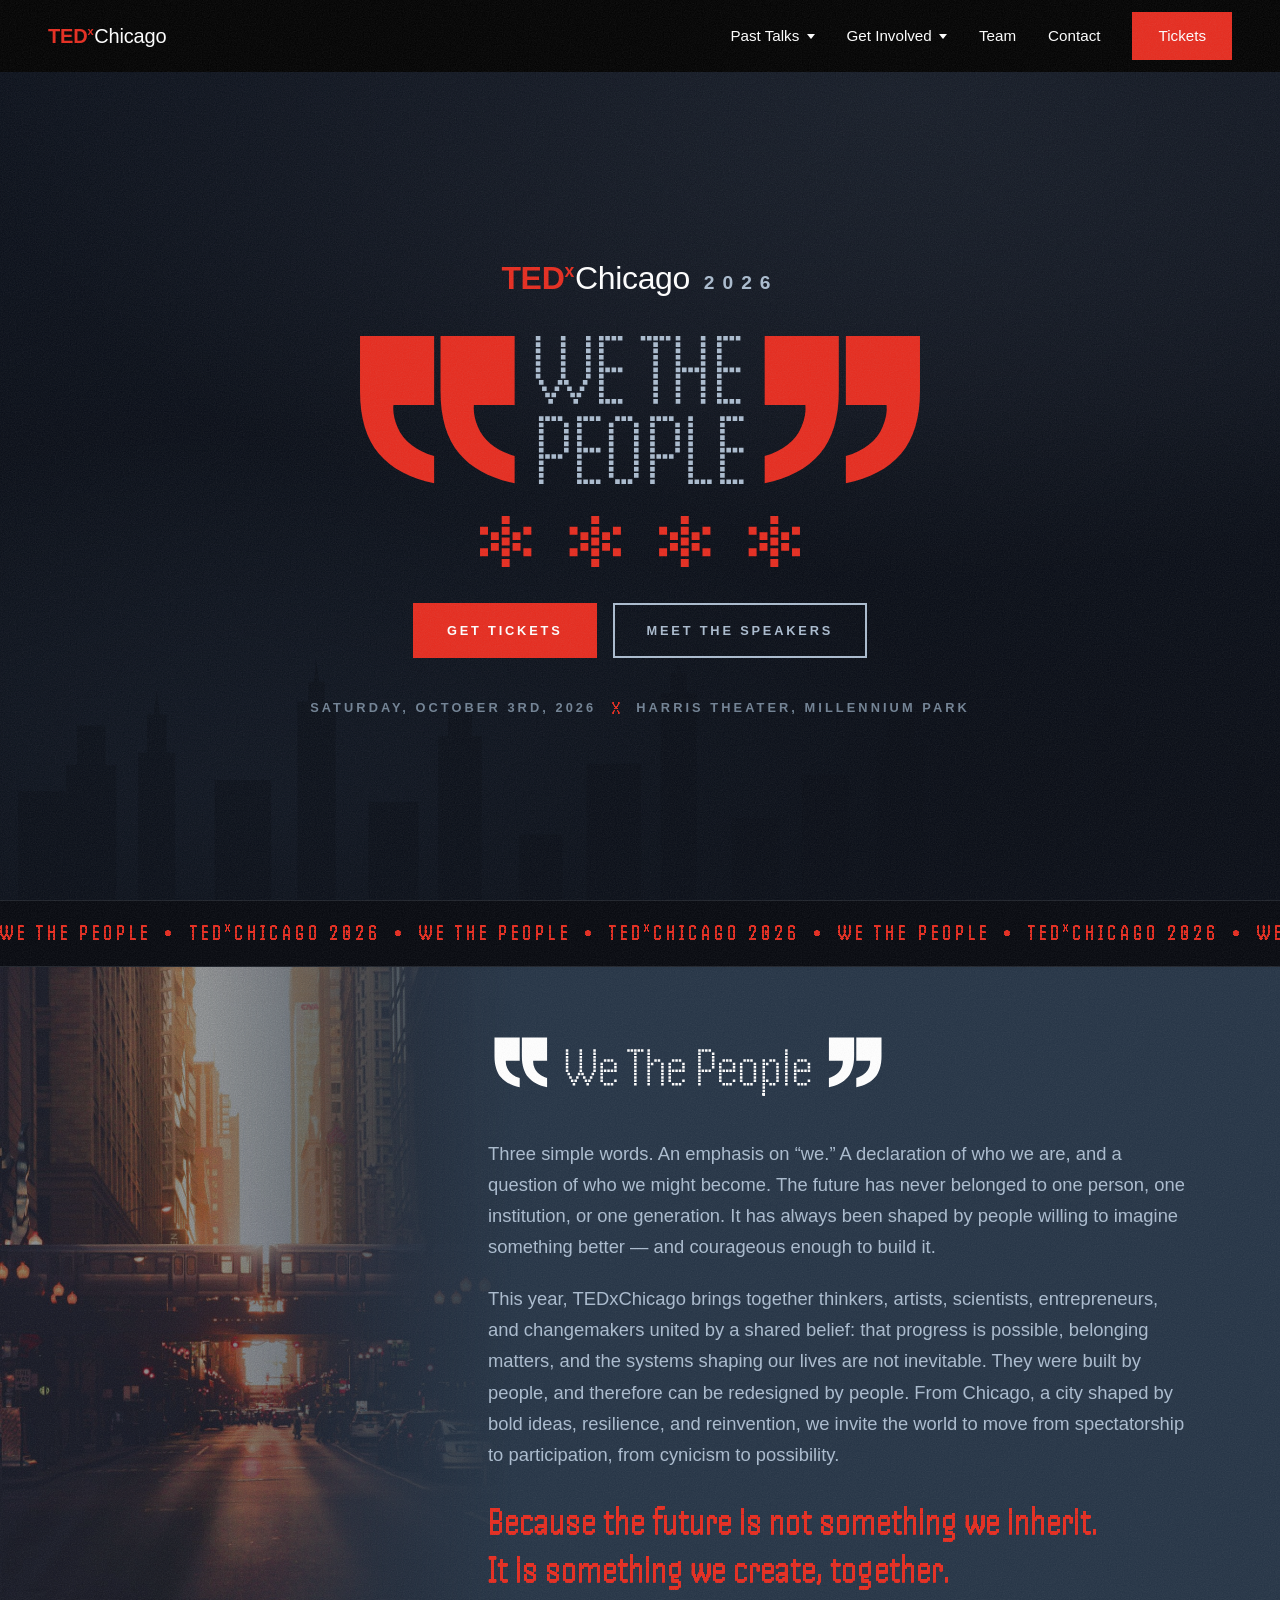
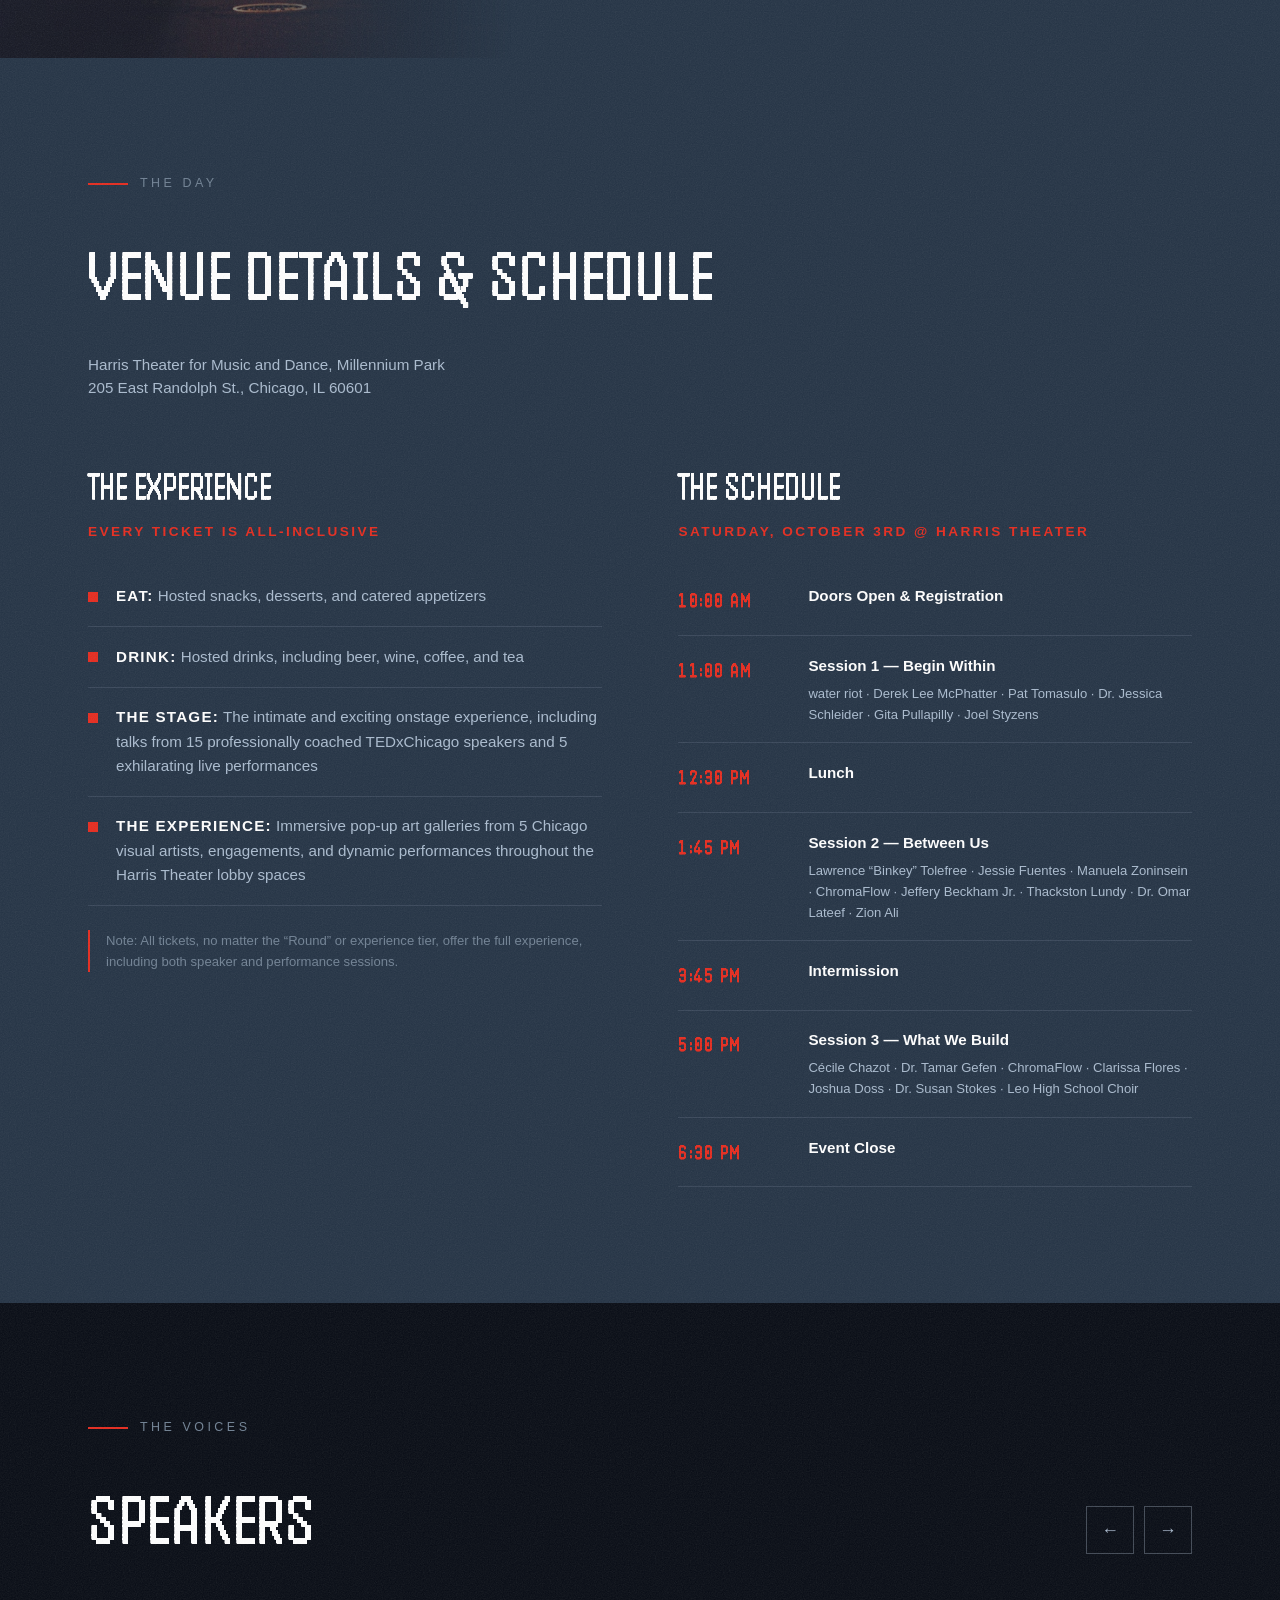
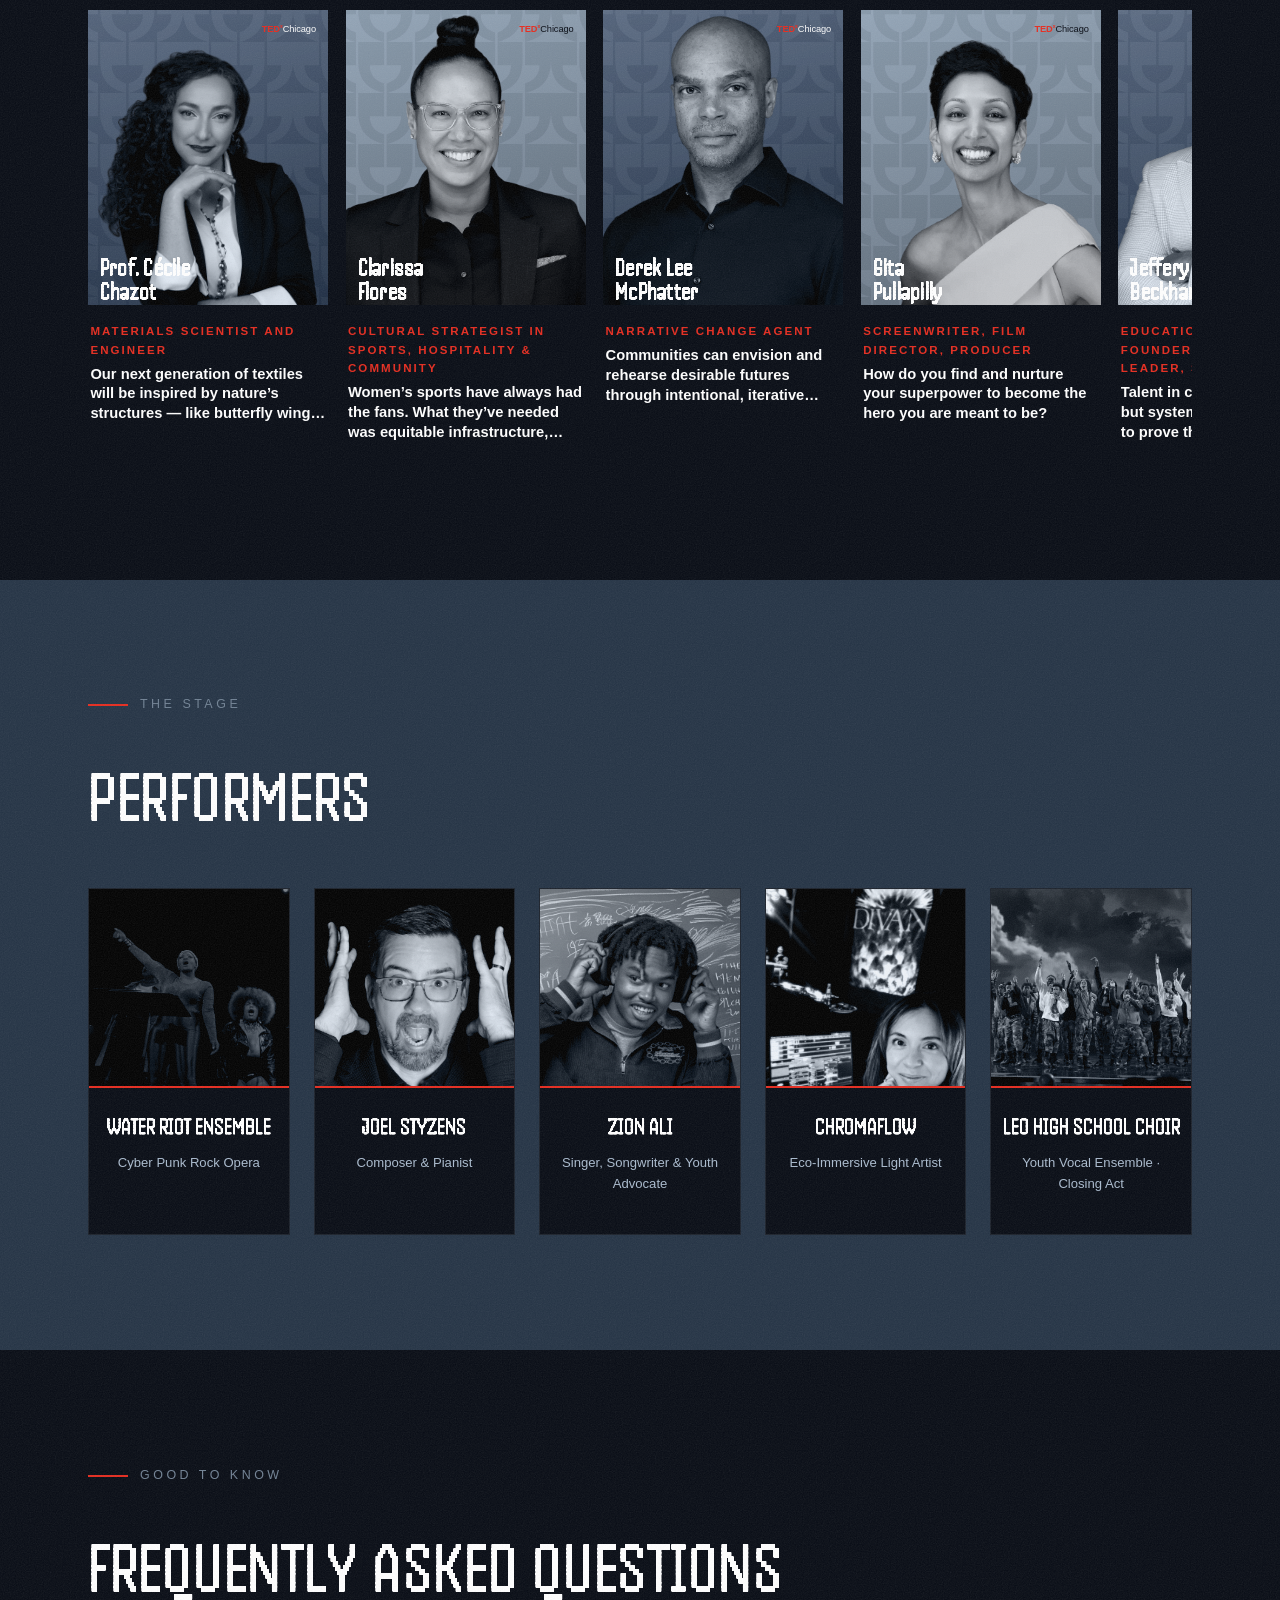
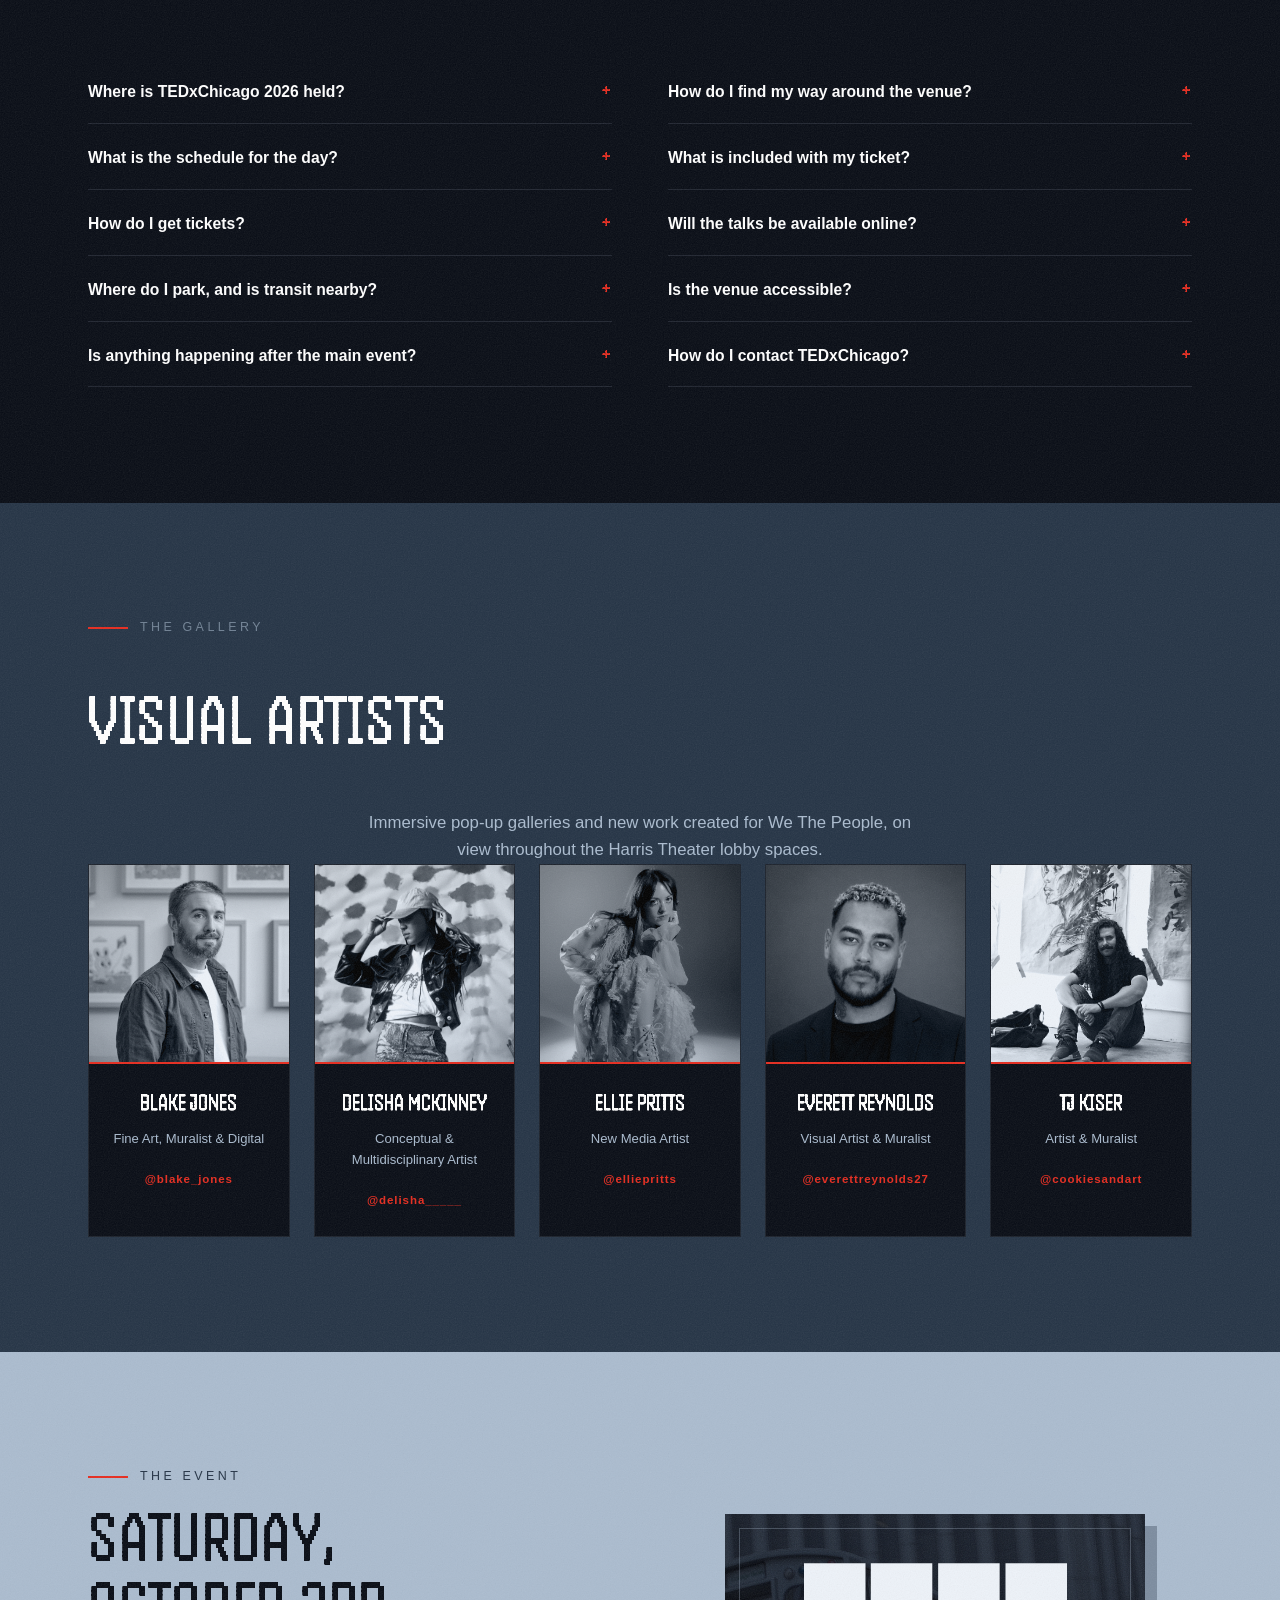
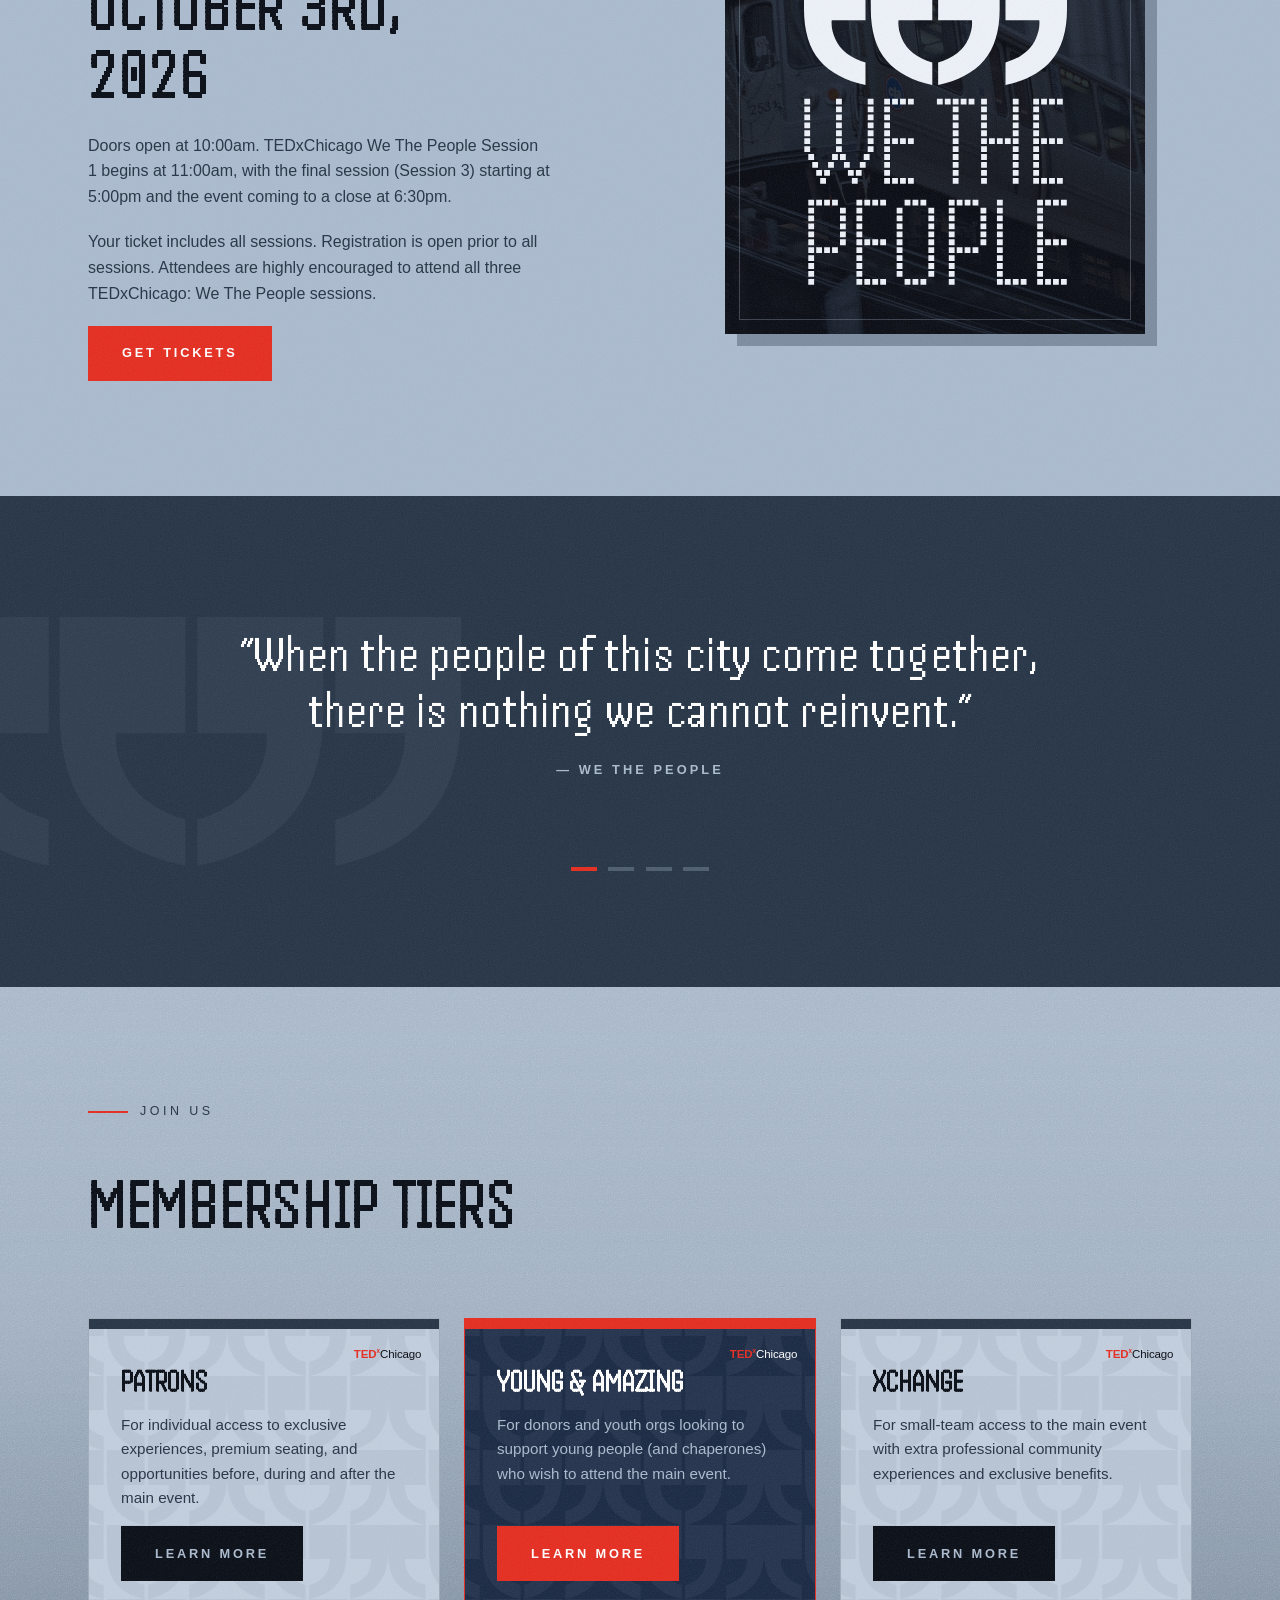
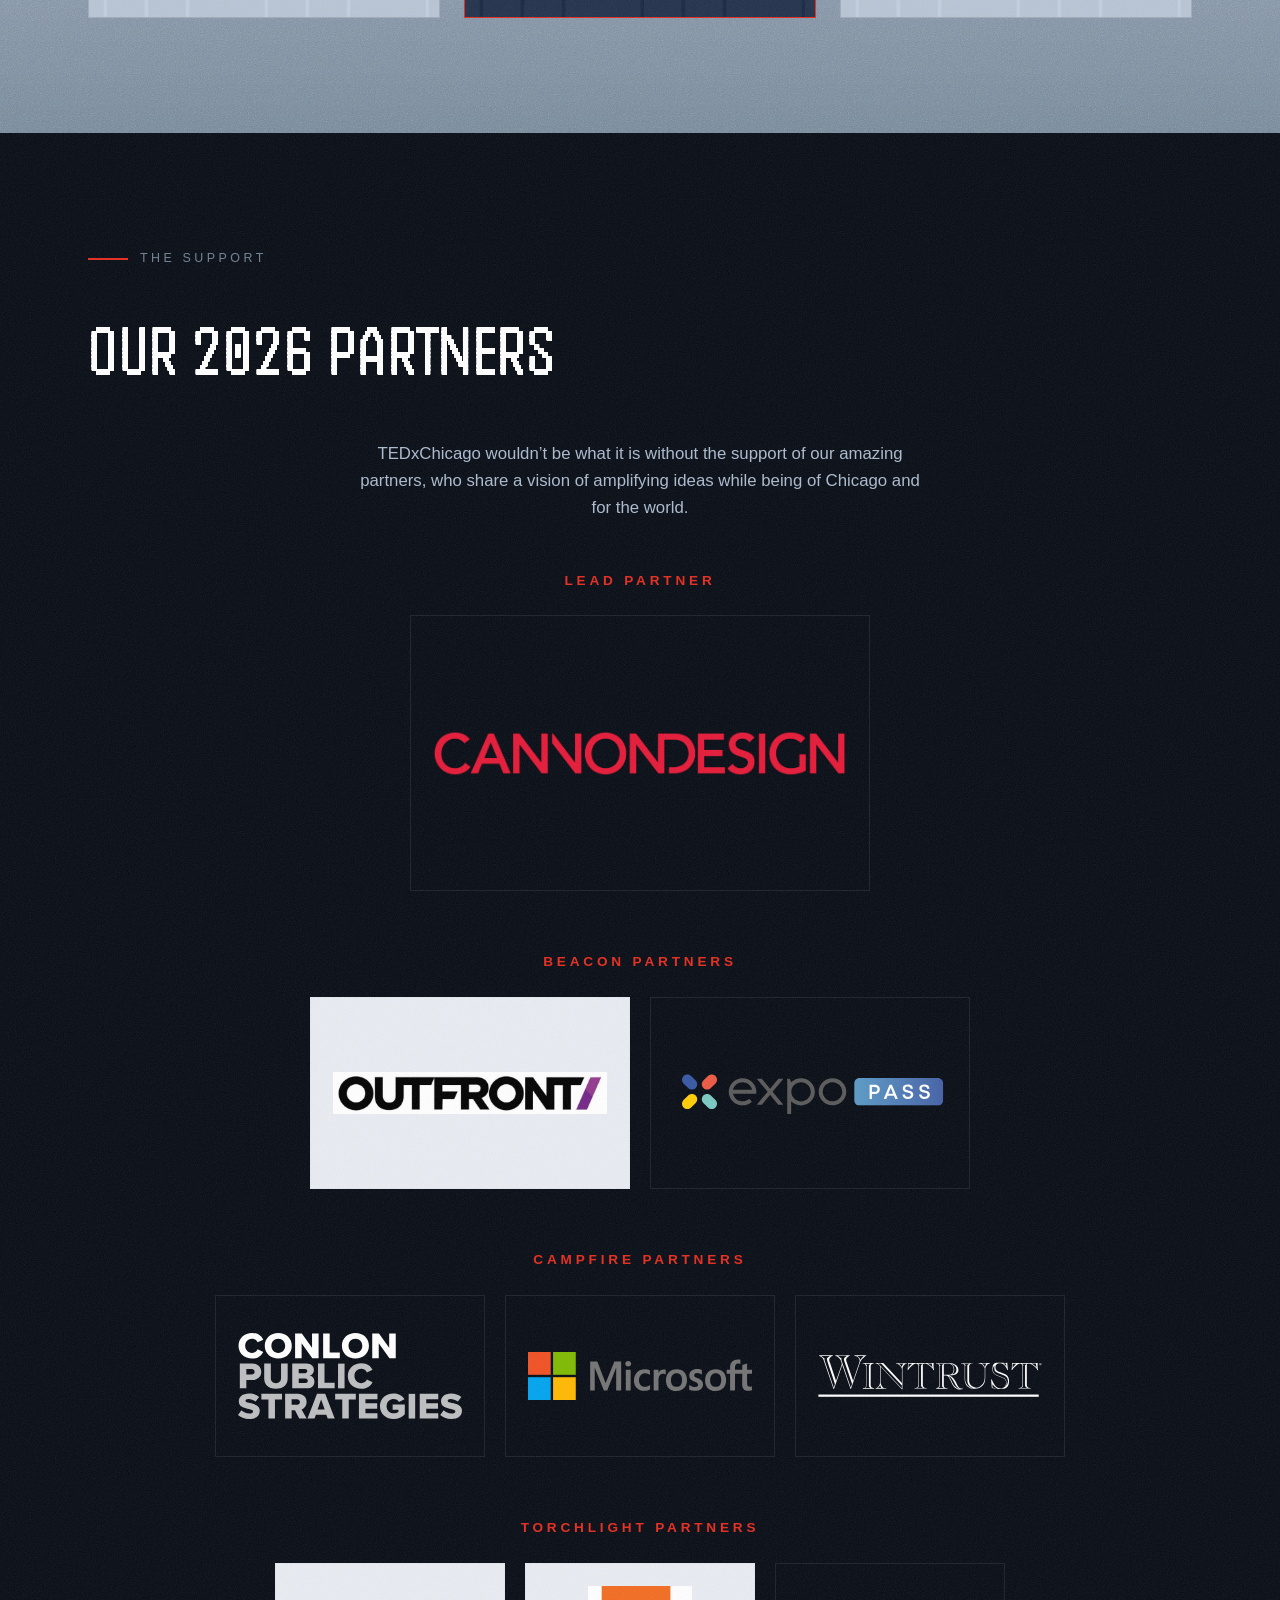
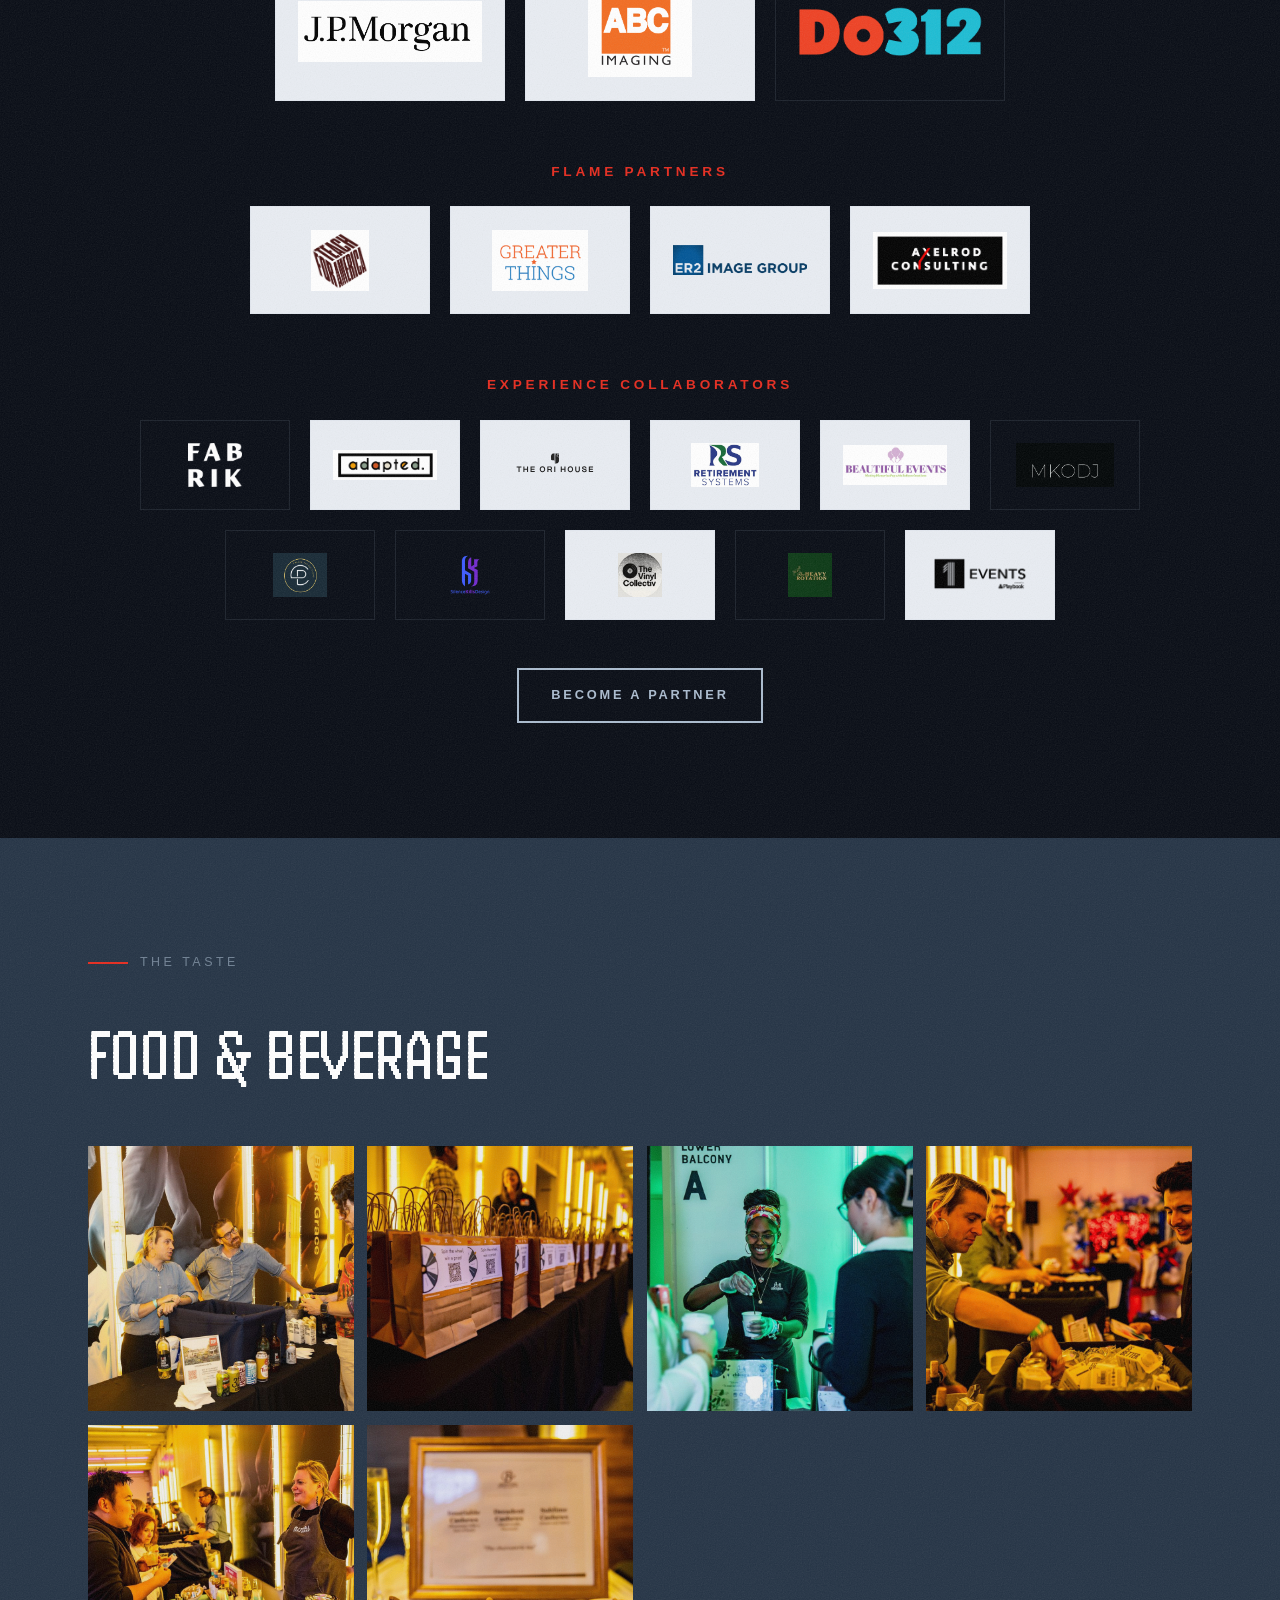
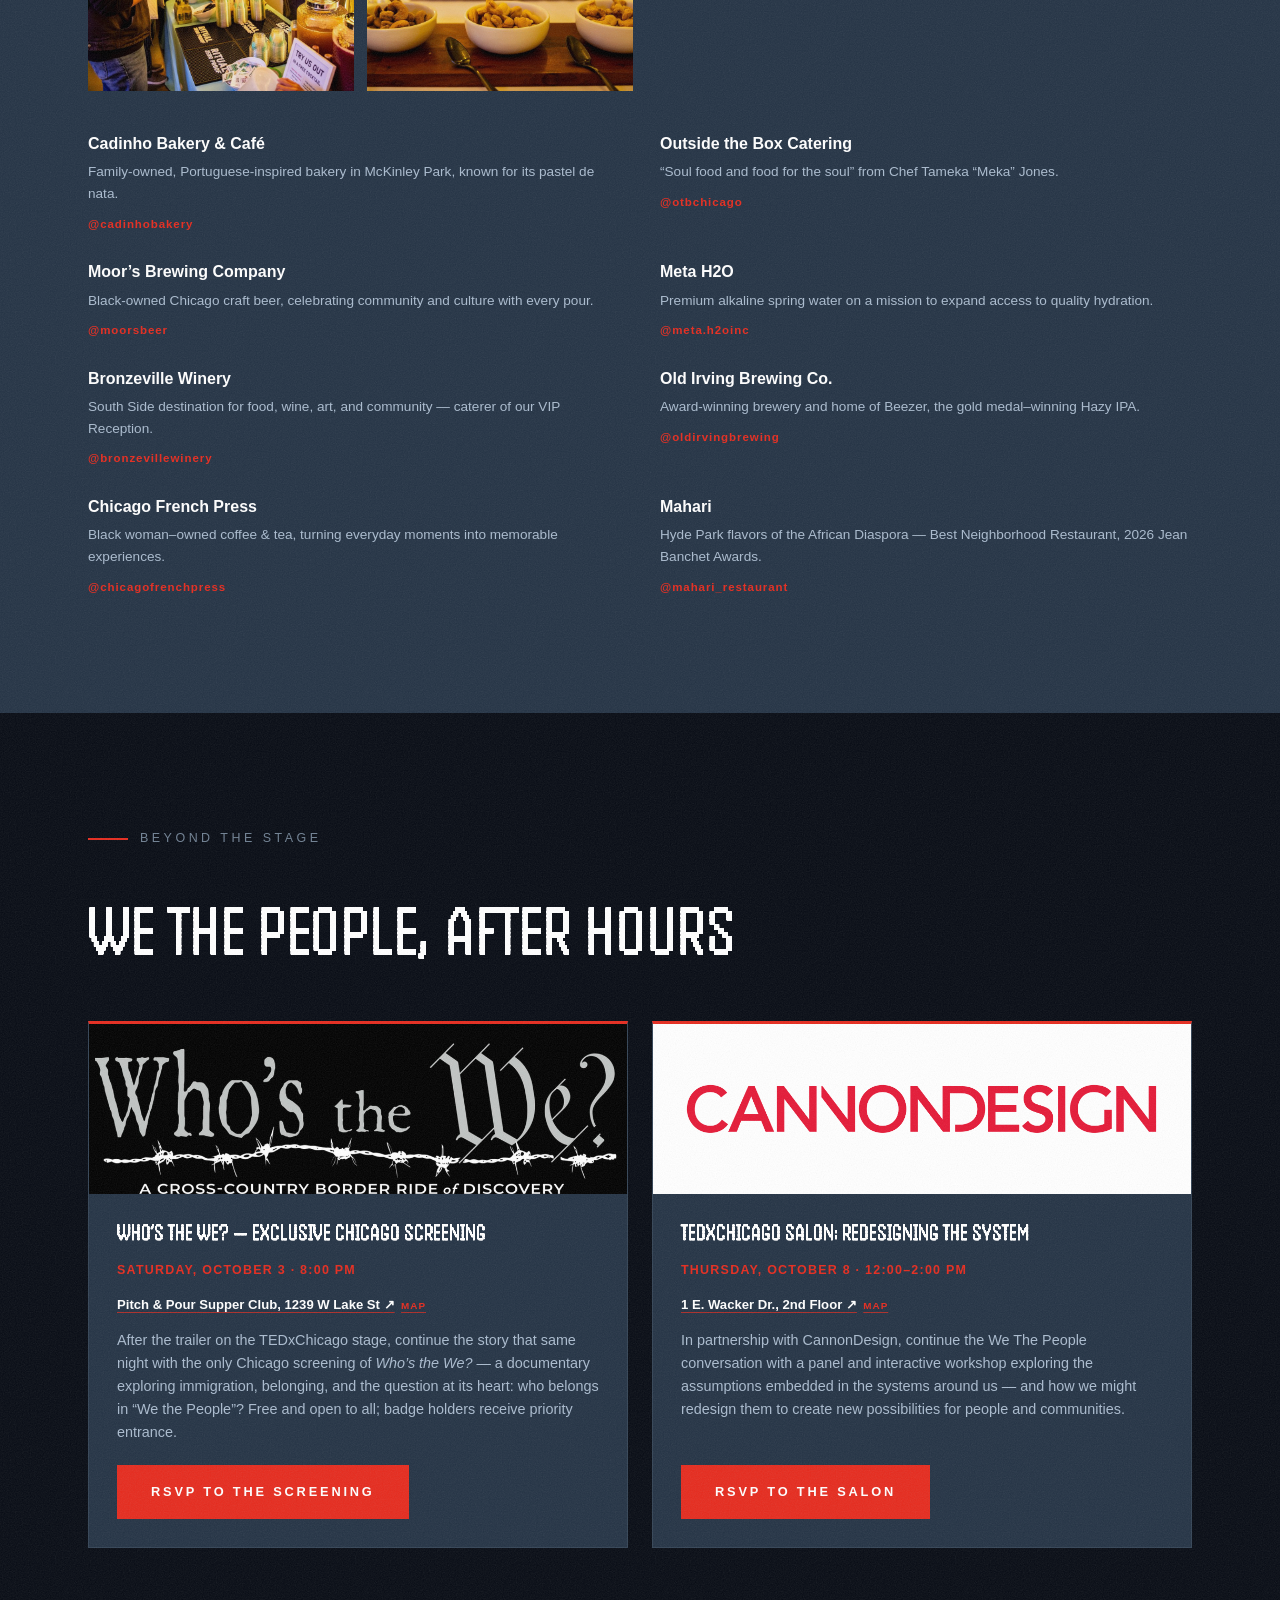
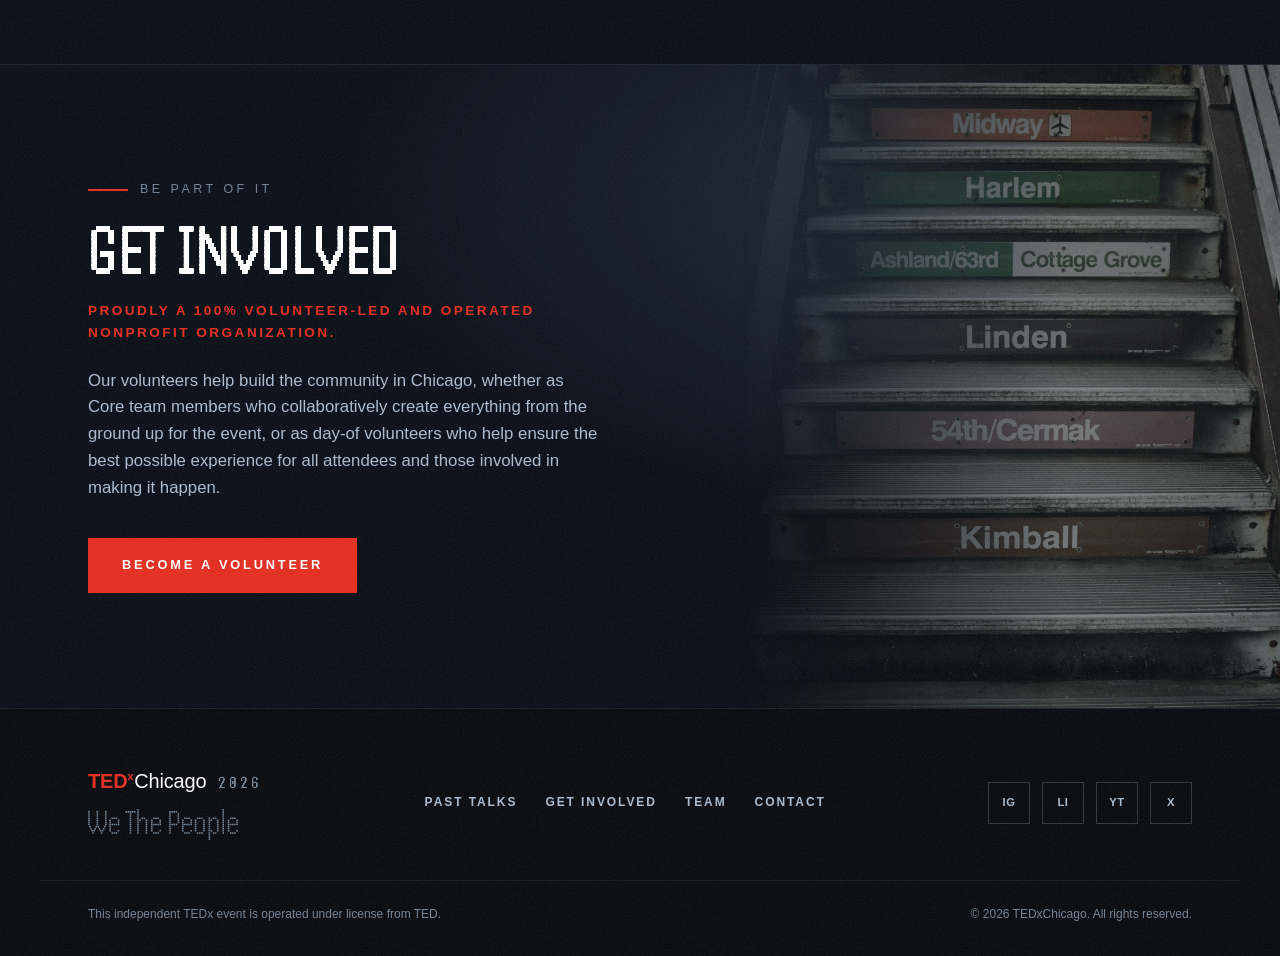
==== commit f522f9ae: "Artists: move section directly after FAQ; horizontal snap scroll on mobile Co-Authored-By: Claude Fa" ====
--- a/index.html
+++ b/index.html
@@ -91,7 +91,7 @@
   <link rel="preconnect" href="https://fonts.googleapis.com">
   <link rel="preconnect" href="https://fonts.gstatic.com" crossorigin>
   <link href="https://fonts.googleapis.com/css2?family=Handjet:wght@300;400;500;600;700&display=swap" rel="stylesheet">
-  <link rel="stylesheet" href="css/styles.css?v=75">
+  <link rel="stylesheet" href="css/styles.css?v=76">
 </head>
 <body>
   <!-- All styling is scoped to this wrapper so the embed can't restyle
@@ -460,6 +460,61 @@
       </script>
     </section>
 
+    <section class="tedx-section section-navy" id="artists">
+      <div class="tedx-container">
+        <div class="section-head" data-reveal>
+          <p class="eyebrow"><span class="tick"></span>The Gallery</p>
+          <h2 class="section-title">Visual Artists</h2>
+        </div>
+        <p class="section-lede" data-reveal>
+          Immersive pop-up galleries and new work created for We The People, on view
+          throughout the Harris Theater lobby spaces.
+        </p>
+        <div class="performer-grid" id="artistGrid" data-reveal>
+          <article class="performer-card artist-card">
+            <div class="performer-photo">
+              <div class="portrait has-photo" aria-hidden="true"><img src="assets/artists/blake-jones.jpg" alt="" loading="lazy"></div>
+            </div>
+            <h3 class="performer-name">Blake Jones</h3>
+            <p class="performer-type">Fine Art, Muralist &amp; Digital</p>
+            <a class="artist-ig" href="https://www.instagram.com/blake_jones/" target="_blank" rel="noopener">@blake_jones</a>
+          </article>
+          <article class="performer-card artist-card">
+            <div class="performer-photo">
+              <div class="portrait has-photo" aria-hidden="true"><img src="assets/artists/delisha-mckinney.jpg" alt="" loading="lazy"></div>
+            </div>
+            <h3 class="performer-name">Delisha McKinney</h3>
+            <p class="performer-type">Conceptual &amp; Multidisciplinary Artist</p>
+            <a class="artist-ig" href="https://www.instagram.com/delisha_____/" target="_blank" rel="noopener">@delisha_____</a>
+          </article>
+          <article class="performer-card artist-card">
+            <div class="performer-photo">
+              <div class="portrait has-photo" aria-hidden="true"><img src="assets/artists/ellie-pritts.jpg" alt="" loading="lazy"></div>
+            </div>
+            <h3 class="performer-name">Ellie Pritts</h3>
+            <p class="performer-type">New Media Artist</p>
+            <a class="artist-ig" href="https://www.instagram.com/elliepritts/" target="_blank" rel="noopener">@elliepritts</a>
+          </article>
+          <article class="performer-card artist-card">
+            <div class="performer-photo">
+              <div class="portrait has-photo" aria-hidden="true"><img src="assets/artists/everett-reynolds.jpg" alt="" loading="lazy"></div>
+            </div>
+            <h3 class="performer-name">Everett Reynolds</h3>
+            <p class="performer-type">Visual Artist &amp; Muralist</p>
+            <a class="artist-ig" href="https://www.instagram.com/everettreynolds27/" target="_blank" rel="noopener">@everettreynolds27</a>
+          </article>
+          <article class="performer-card artist-card">
+            <div class="performer-photo">
+              <div class="portrait has-photo" aria-hidden="true"><img src="assets/artists/tj-kiser.jpg" alt="" loading="lazy"></div>
+            </div>
+            <h3 class="performer-name">TJ Kiser</h3>
+            <p class="performer-type">Artist &amp; Muralist</p>
+            <a class="artist-ig" href="https://www.instagram.com/cookiesandart/" target="_blank" rel="noopener">@cookiesandart</a>
+          </article>
+        </div>
+      </div>
+    </section>
+
     <!-- ══════════════════ EVENT DETAILS ══════════════════ -->
     <section class="tedx-section section-blue" id="event">
       <div class="tedx-container two-col">
@@ -571,60 +626,6 @@
 
     <!-- ══════════════════ PARTNERS ══════════════════ -->
 
-    <section class="tedx-section section-navy" id="artists">
-      <div class="tedx-container">
-        <div class="section-head" data-reveal>
-          <p class="eyebrow"><span class="tick"></span>The Gallery</p>
-          <h2 class="section-title">Visual Artists</h2>
-        </div>
-        <p class="section-lede" data-reveal>
-          Immersive pop-up galleries and new work created for We The People, on view
-          throughout the Harris Theater lobby spaces.
-        </p>
-        <div class="performer-grid" data-reveal>
-          <article class="performer-card artist-card">
-            <div class="performer-photo">
-              <div class="portrait has-photo" aria-hidden="true"><img src="assets/artists/blake-jones.jpg" alt="" loading="lazy"></div>
-            </div>
-            <h3 class="performer-name">Blake Jones</h3>
-            <p class="performer-type">Fine Art, Muralist &amp; Digital</p>
-            <a class="artist-ig" href="https://www.instagram.com/blake_jones/" target="_blank" rel="noopener">@blake_jones</a>
-          </article>
-          <article class="performer-card artist-card">
-            <div class="performer-photo">
-              <div class="portrait has-photo" aria-hidden="true"><img src="assets/artists/delisha-mckinney.jpg" alt="" loading="lazy"></div>
-            </div>
-            <h3 class="performer-name">Delisha McKinney</h3>
-            <p class="performer-type">Conceptual &amp; Multidisciplinary Artist</p>
-            <a class="artist-ig" href="https://www.instagram.com/delisha_____/" target="_blank" rel="noopener">@delisha_____</a>
-          </article>
-          <article class="performer-card artist-card">
-            <div class="performer-photo">
-              <div class="portrait has-photo" aria-hidden="true"><img src="assets/artists/ellie-pritts.jpg" alt="" loading="lazy"></div>
-            </div>
-            <h3 class="performer-name">Ellie Pritts</h3>
-            <p class="performer-type">New Media Artist</p>
-            <a class="artist-ig" href="https://www.instagram.com/elliepritts/" target="_blank" rel="noopener">@elliepritts</a>
-          </article>
-          <article class="performer-card artist-card">
-            <div class="performer-photo">
-              <div class="portrait has-photo" aria-hidden="true"><img src="assets/artists/everett-reynolds.jpg" alt="" loading="lazy"></div>
-            </div>
-            <h3 class="performer-name">Everett Reynolds</h3>
-            <p class="performer-type">Visual Artist &amp; Muralist</p>
-            <a class="artist-ig" href="https://www.instagram.com/everettreynolds27/" target="_blank" rel="noopener">@everettreynolds27</a>
-          </article>
-          <article class="performer-card artist-card">
-            <div class="performer-photo">
-              <div class="portrait has-photo" aria-hidden="true"><img src="assets/artists/tj-kiser.jpg" alt="" loading="lazy"></div>
-            </div>
-            <h3 class="performer-name">TJ Kiser</h3>
-            <p class="performer-type">Artist &amp; Muralist</p>
-            <a class="artist-ig" href="https://www.instagram.com/cookiesandart/" target="_blank" rel="noopener">@cookiesandart</a>
-          </article>
-        </div>
-      </div>
-    </section>
 
     <section class="tedx-section section-dark" id="partners">
       <div class="tedx-container">
--- a/css/styles.css
+++ b/css/styles.css
@@ -1209,7 +1209,8 @@
 
 /* Mobile: performer lineup scrolls horizontally with snap instead of stacking. */
 @media (max-width: 700px) {
-  #performerGrid {
+  #performerGrid,
+  #artistGrid {
     flex-wrap: nowrap;
     justify-content: flex-start;
     overflow-x: auto;
@@ -1218,8 +1219,10 @@
     scrollbar-width: none;
     padding-bottom: 0.5rem;
   }
-  #performerGrid::-webkit-scrollbar { display: none; }
-  #performerGrid .performer-card {
+  #performerGrid::-webkit-scrollbar,
+  #artistGrid::-webkit-scrollbar { display: none; }
+  #performerGrid .performer-card,
+  #artistGrid .performer-card {
     flex: 0 0 min(78%, 300px);
     scroll-snap-align: center;
   }
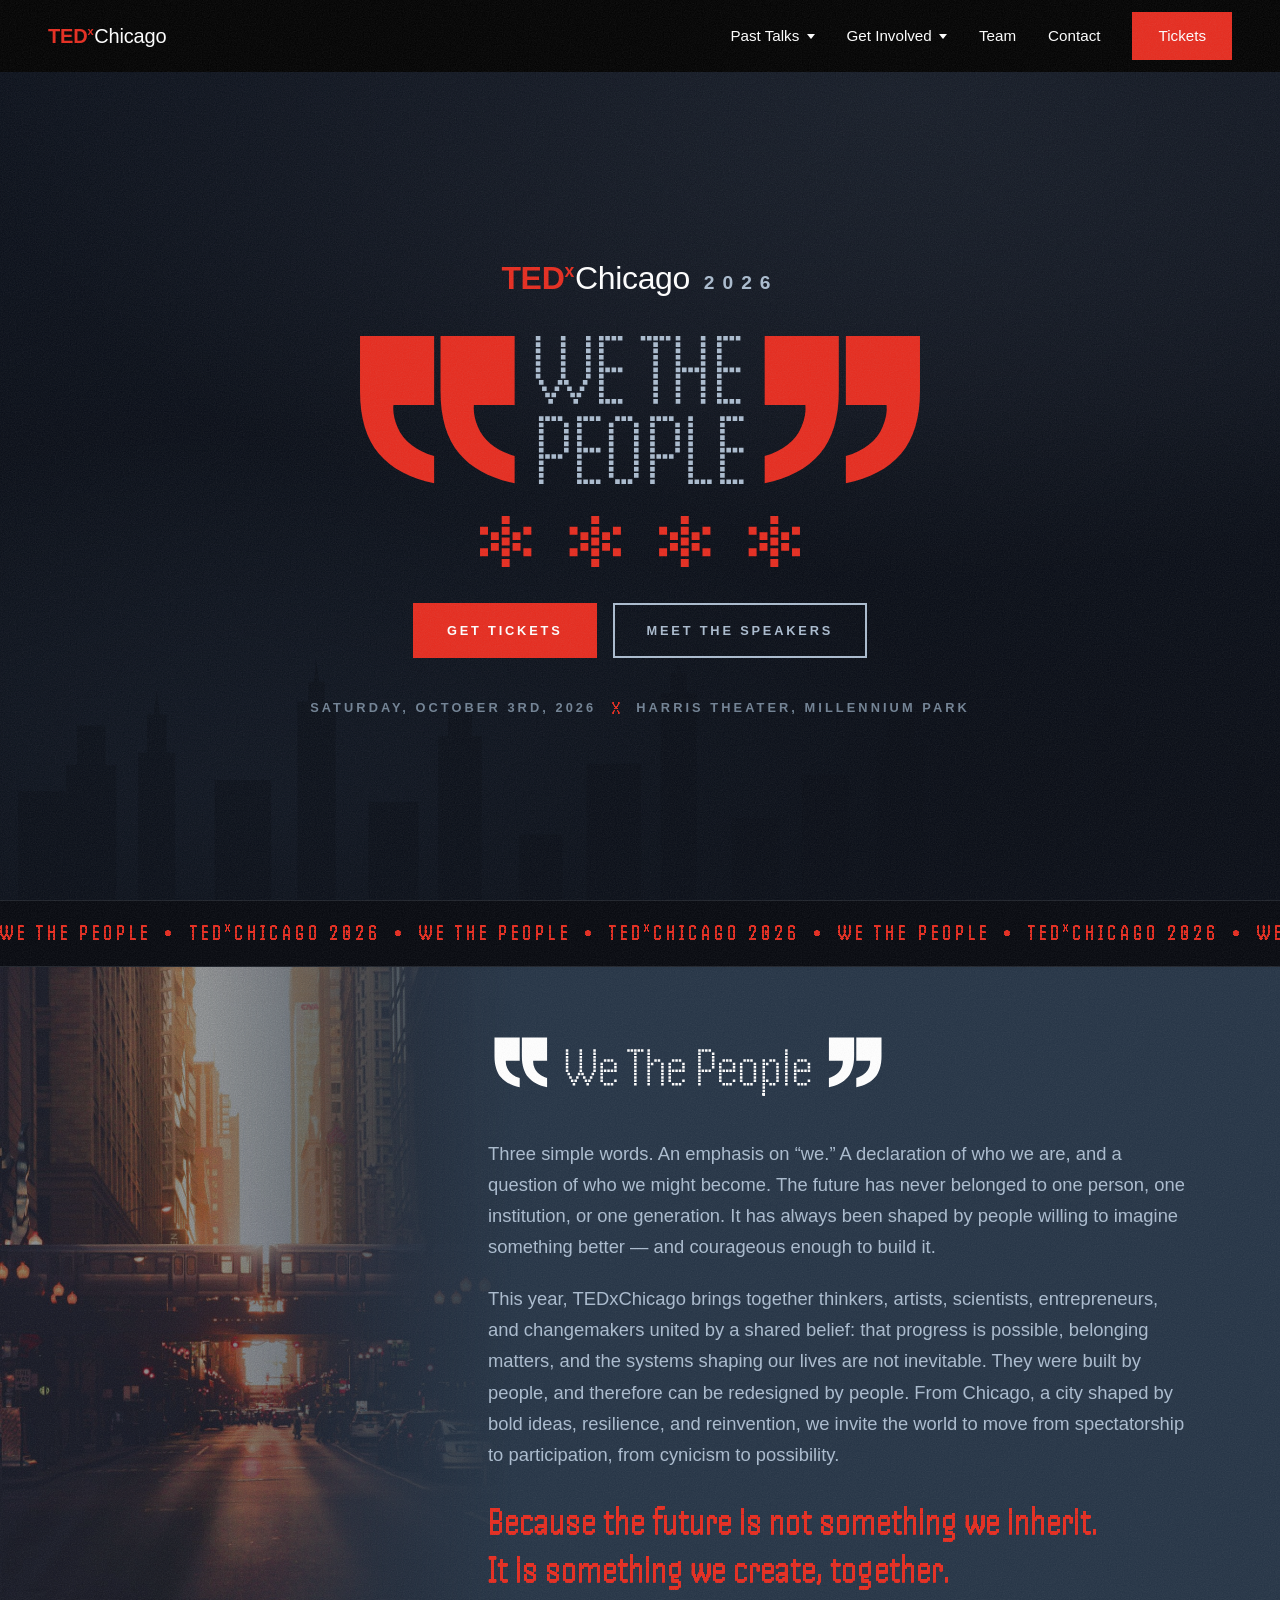
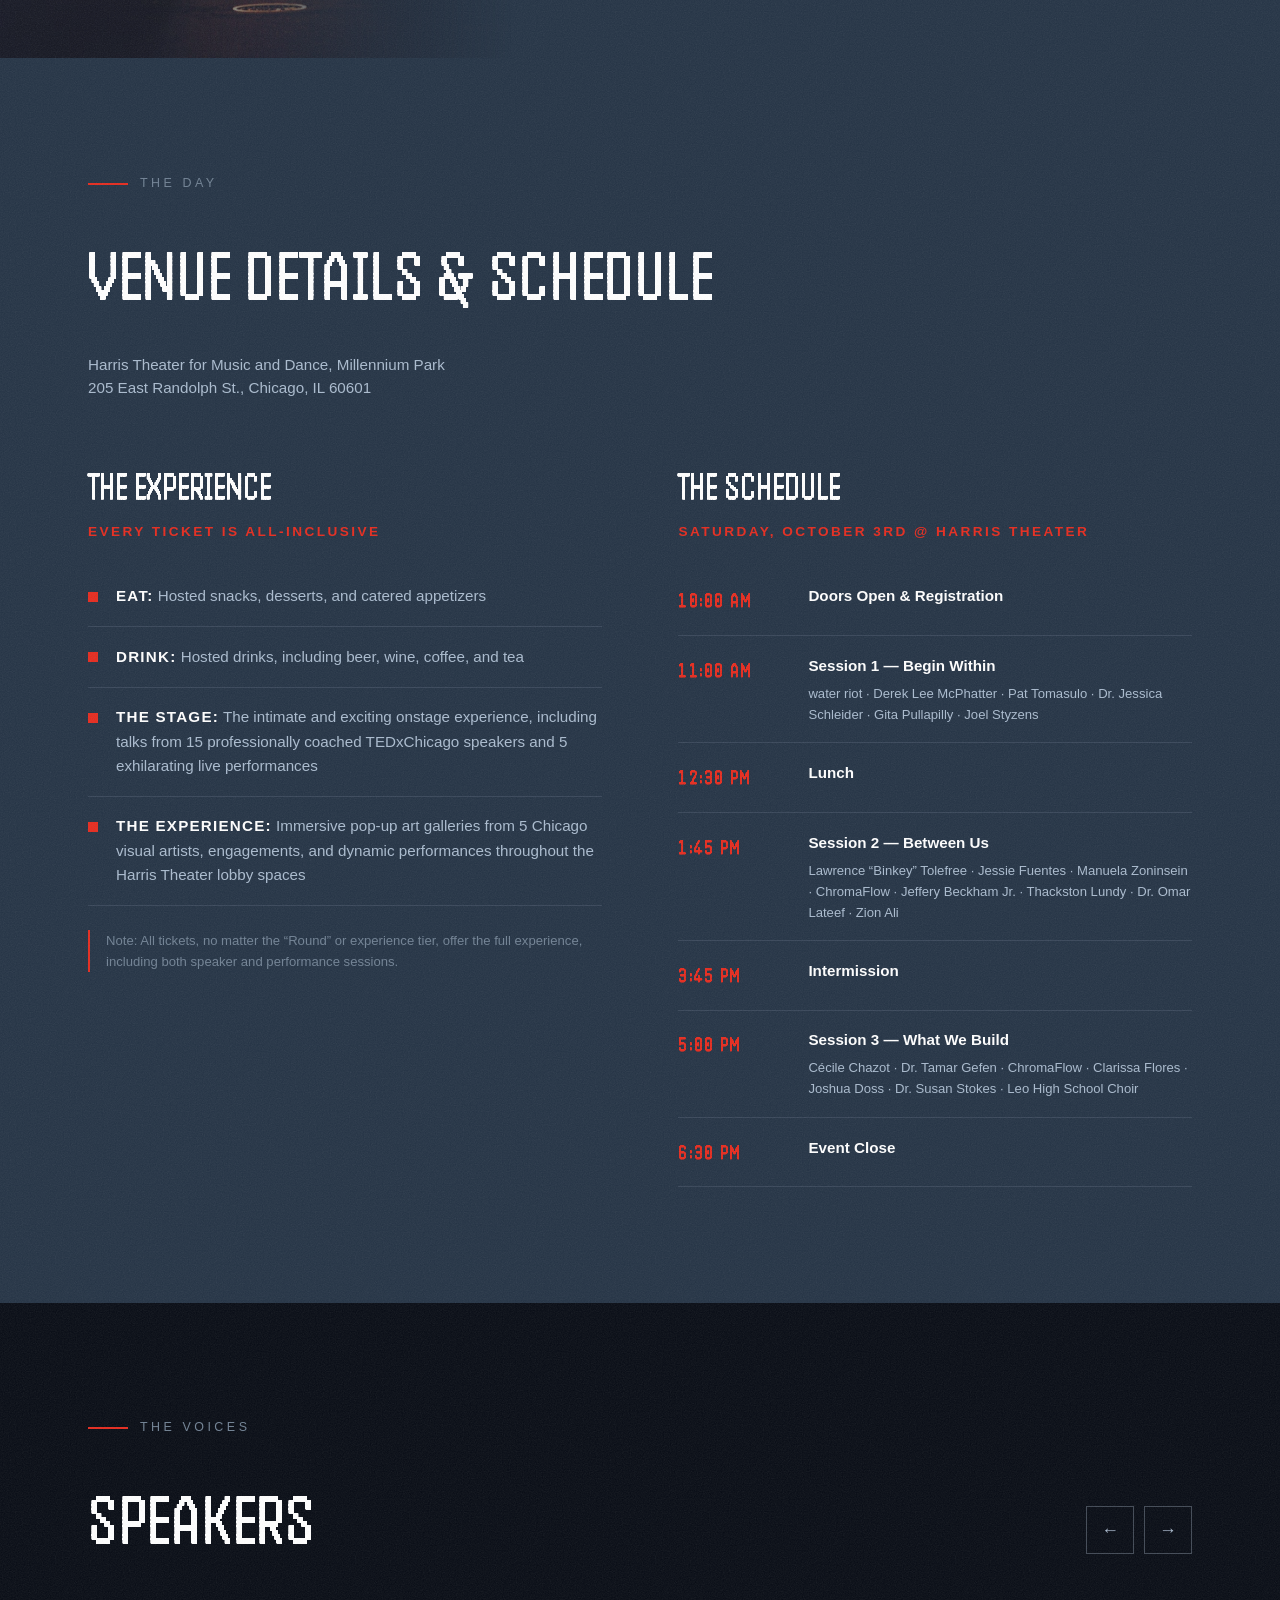
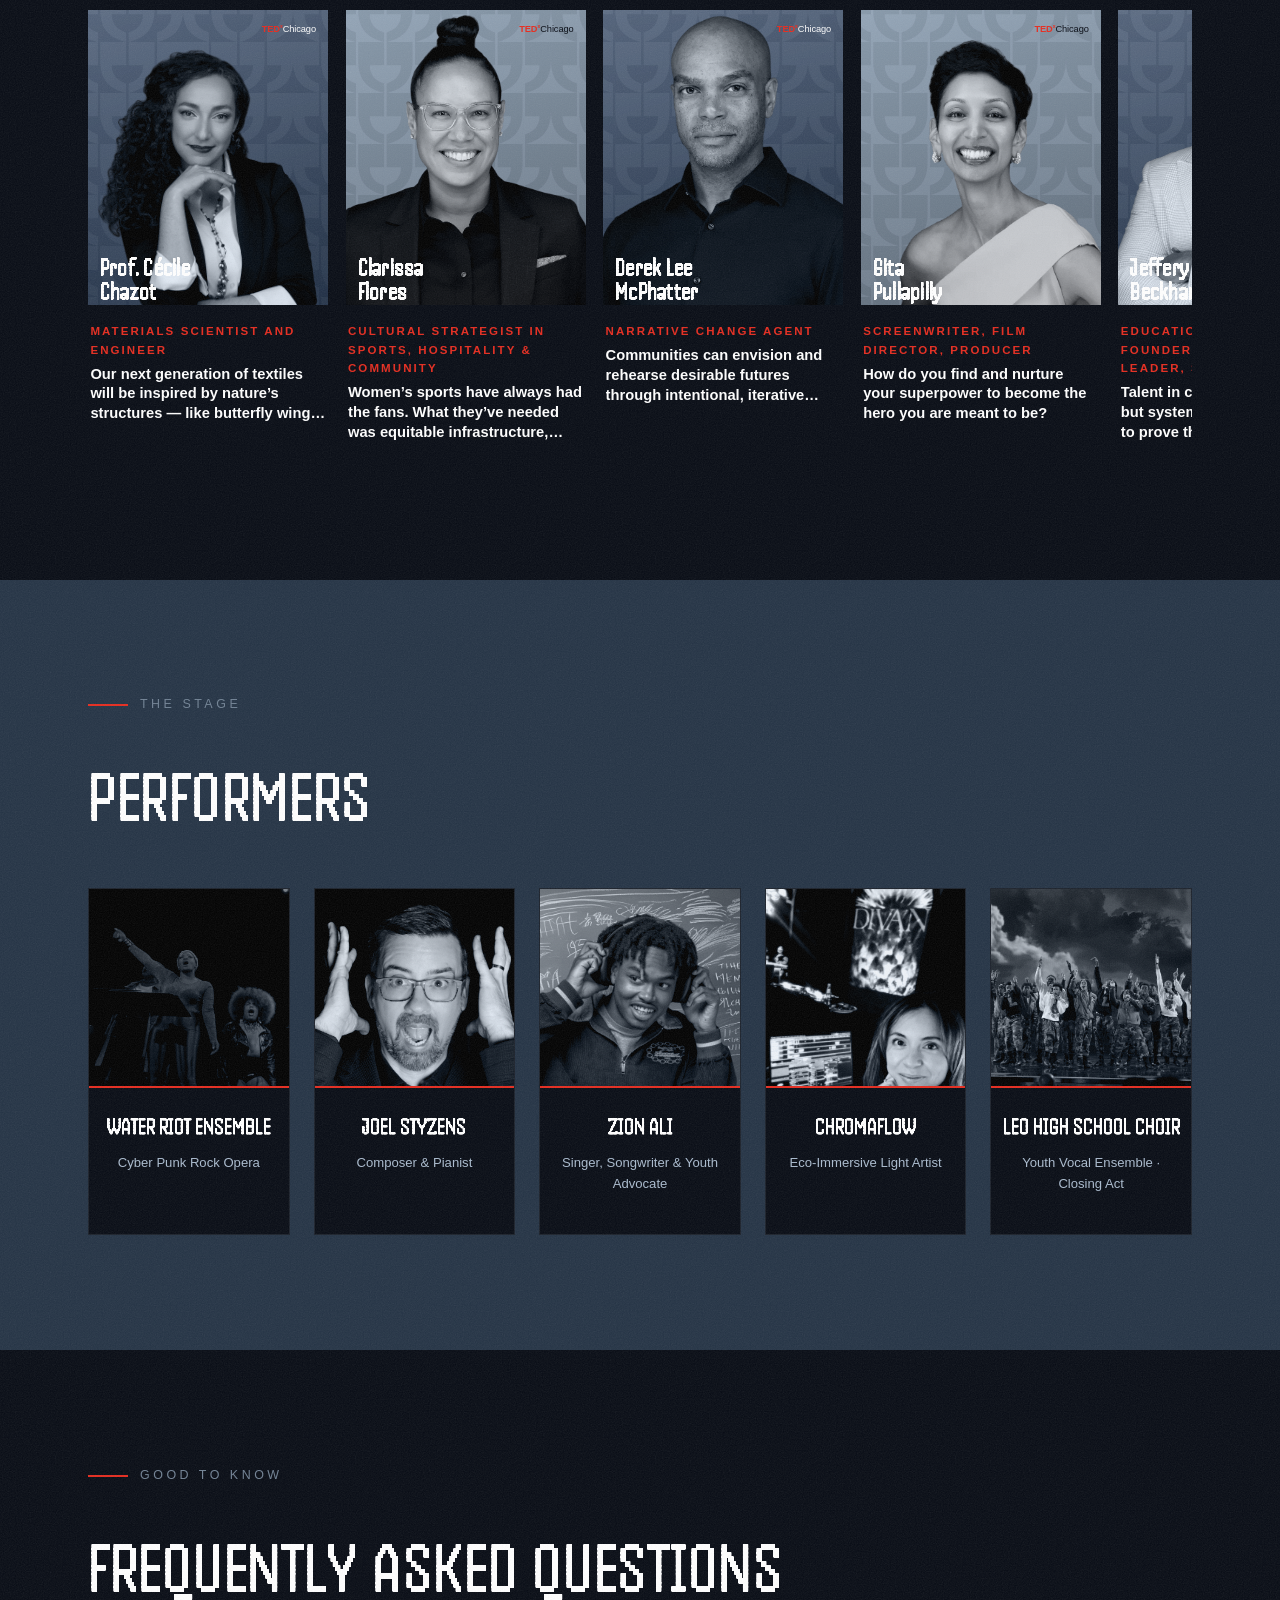
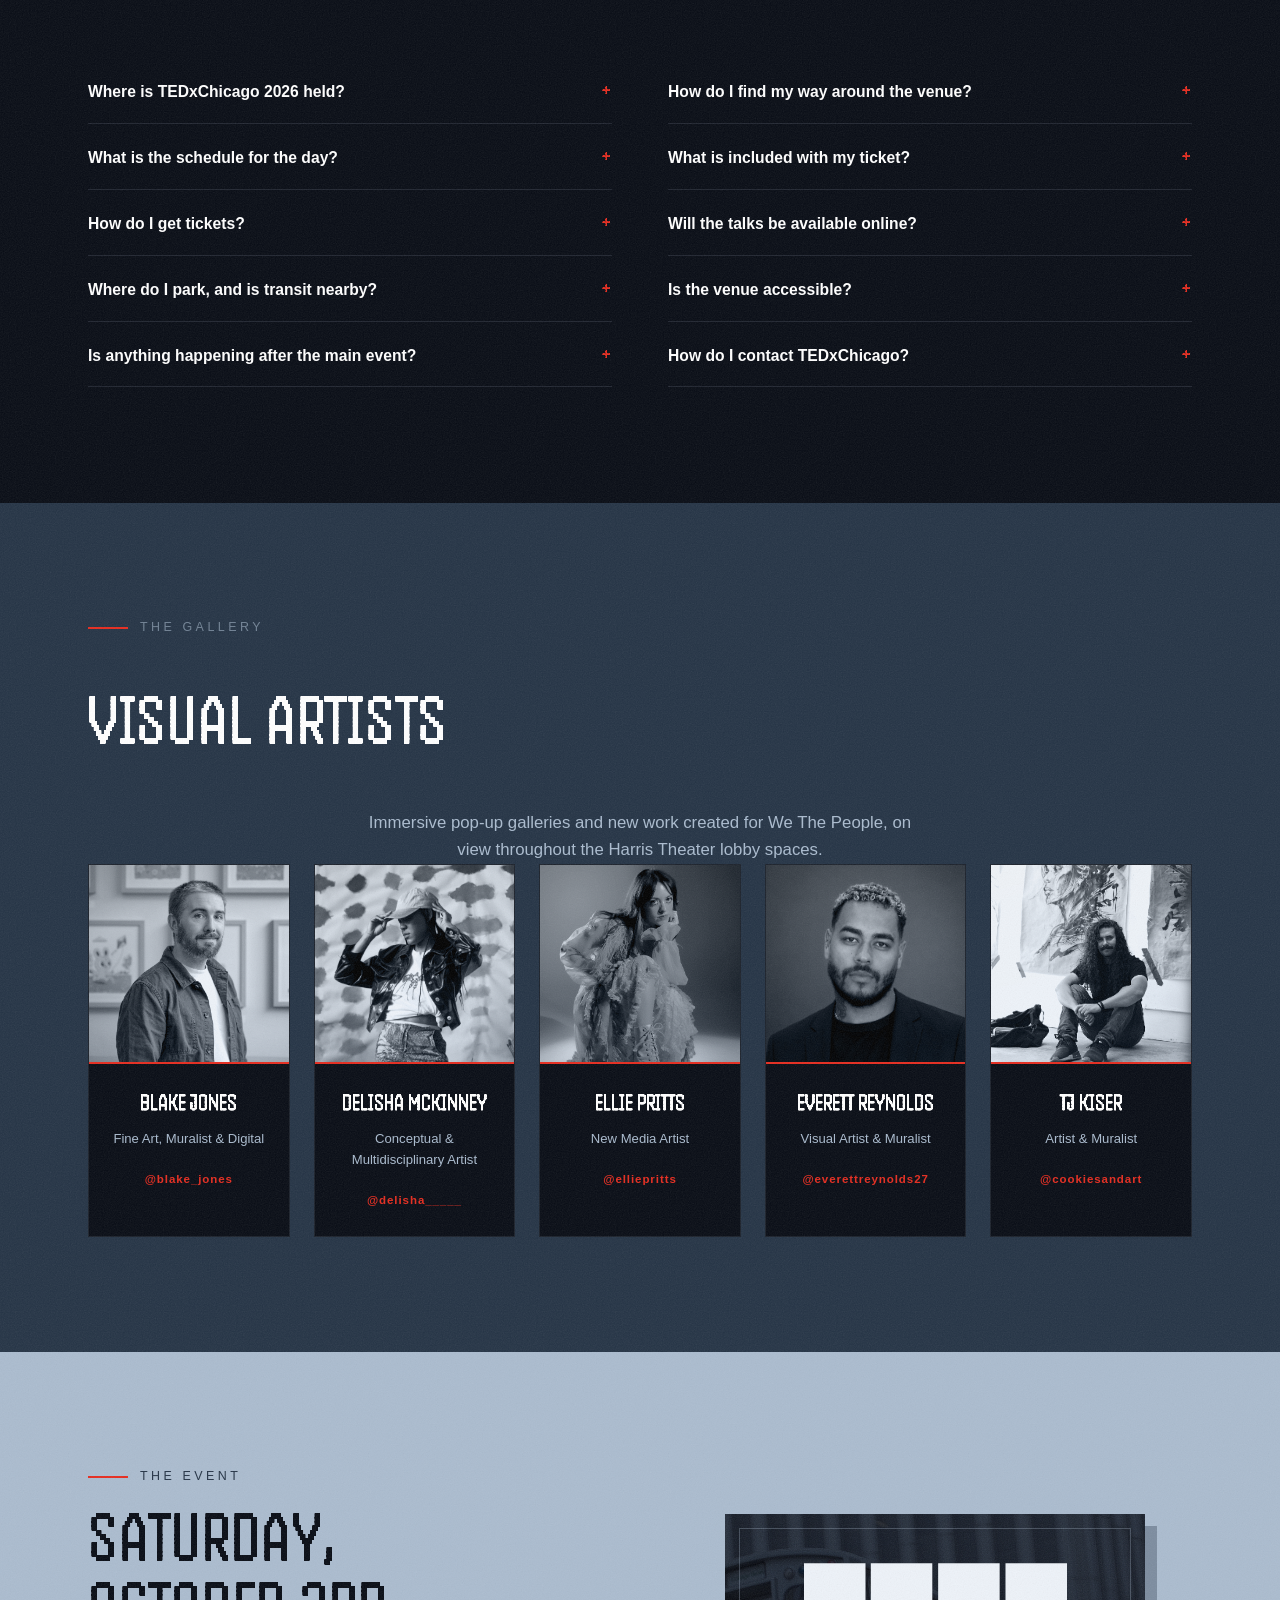
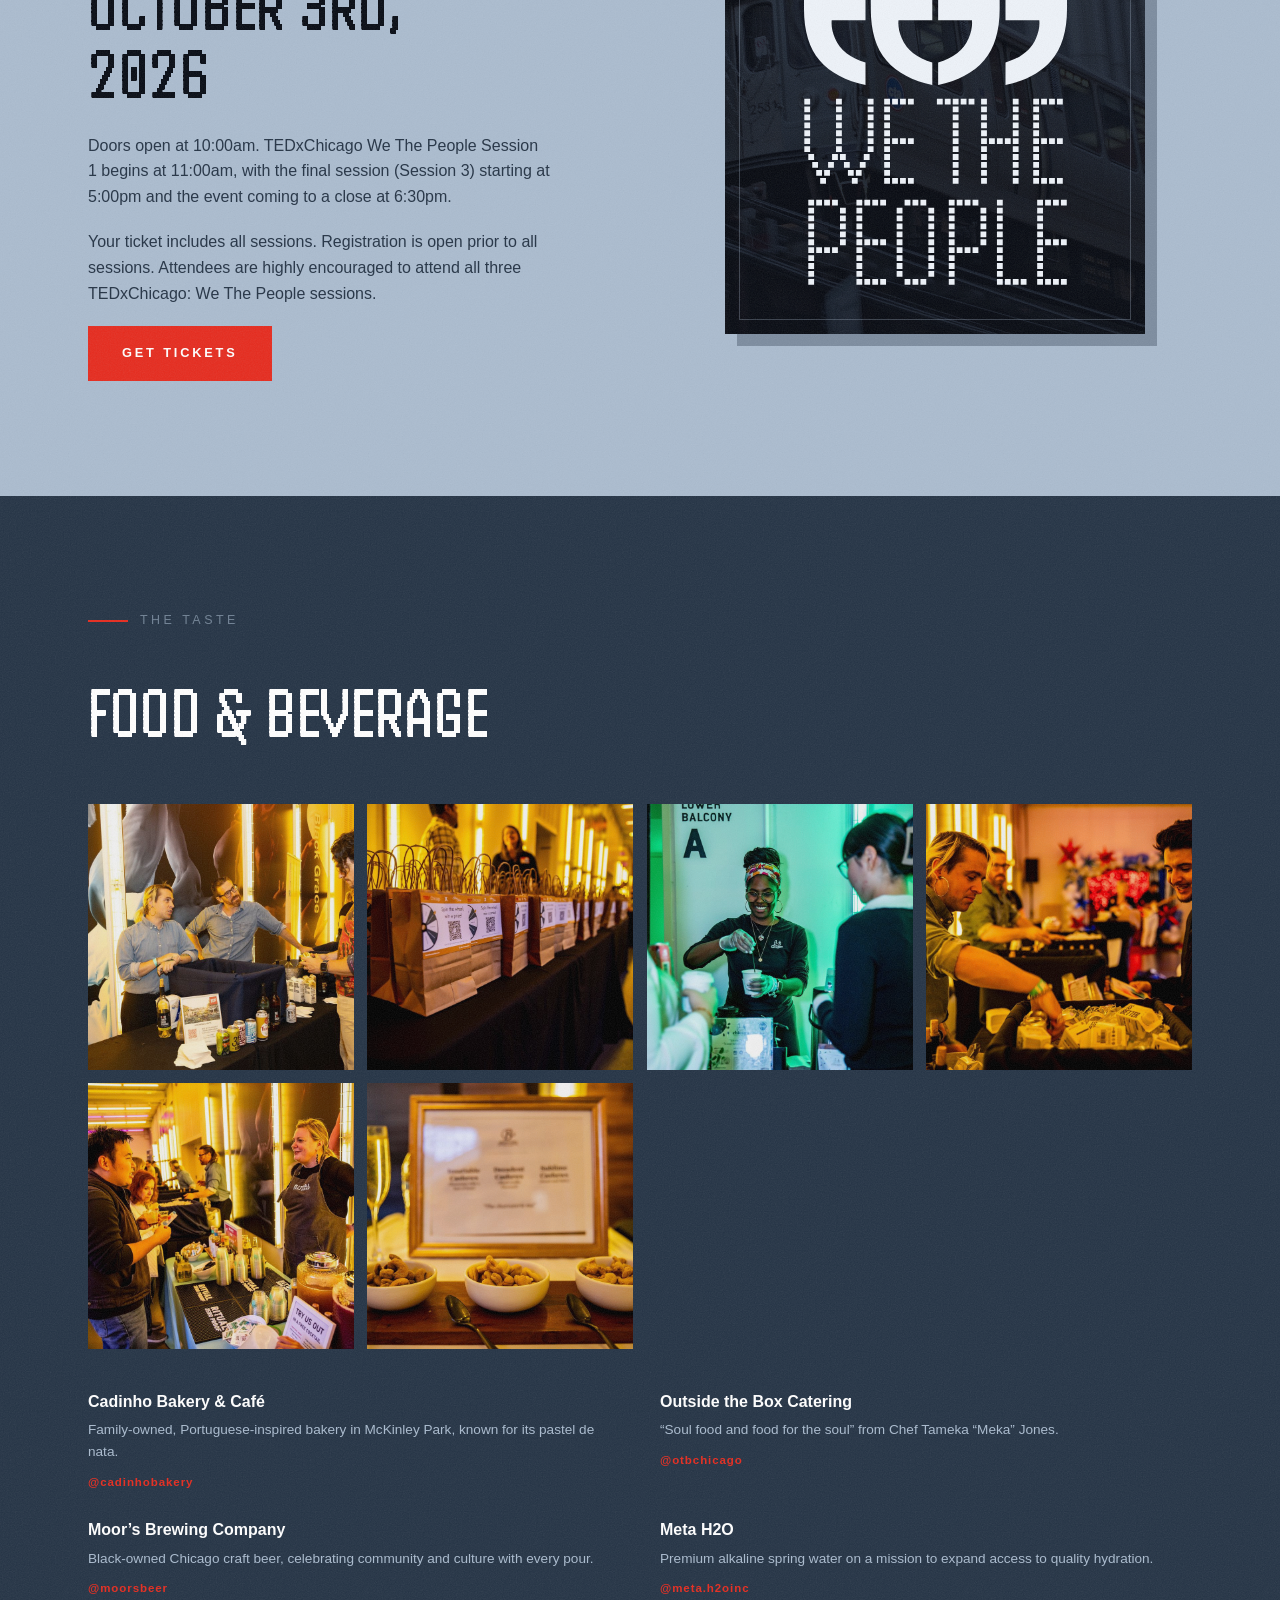
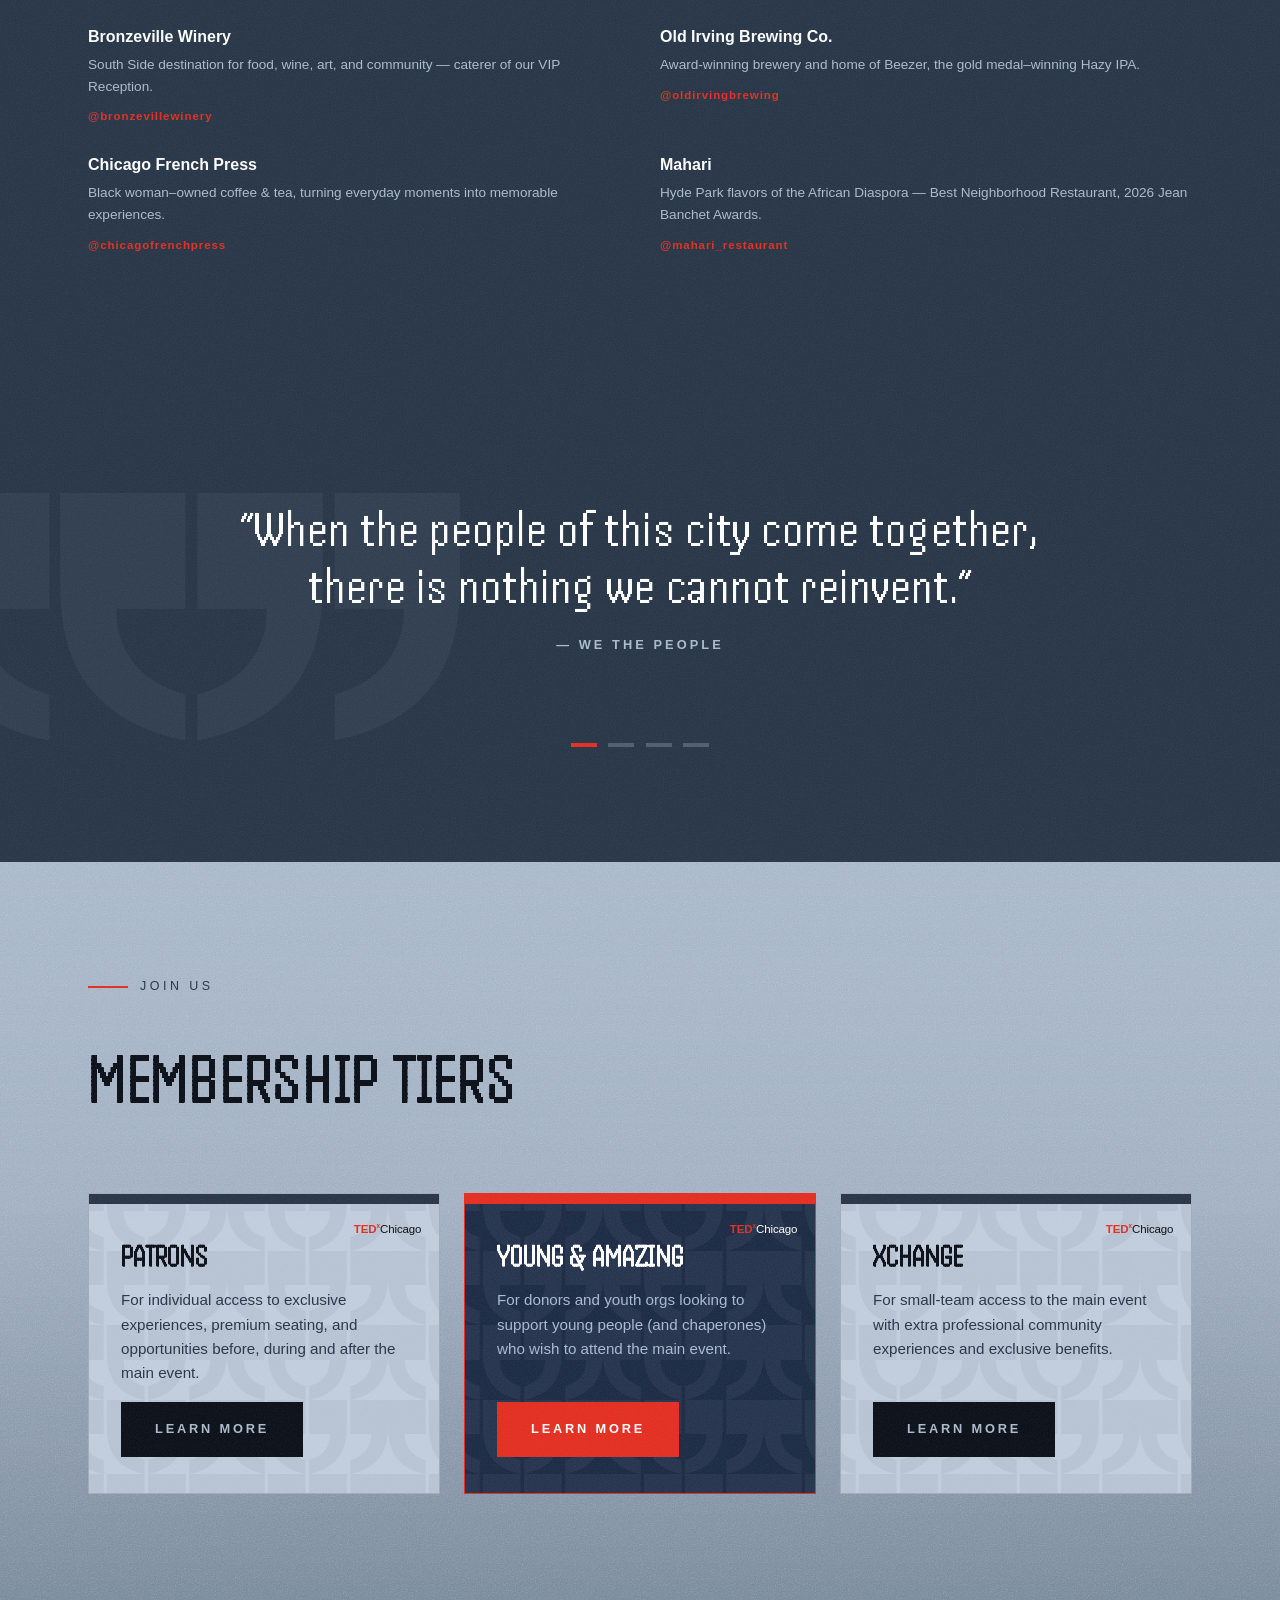
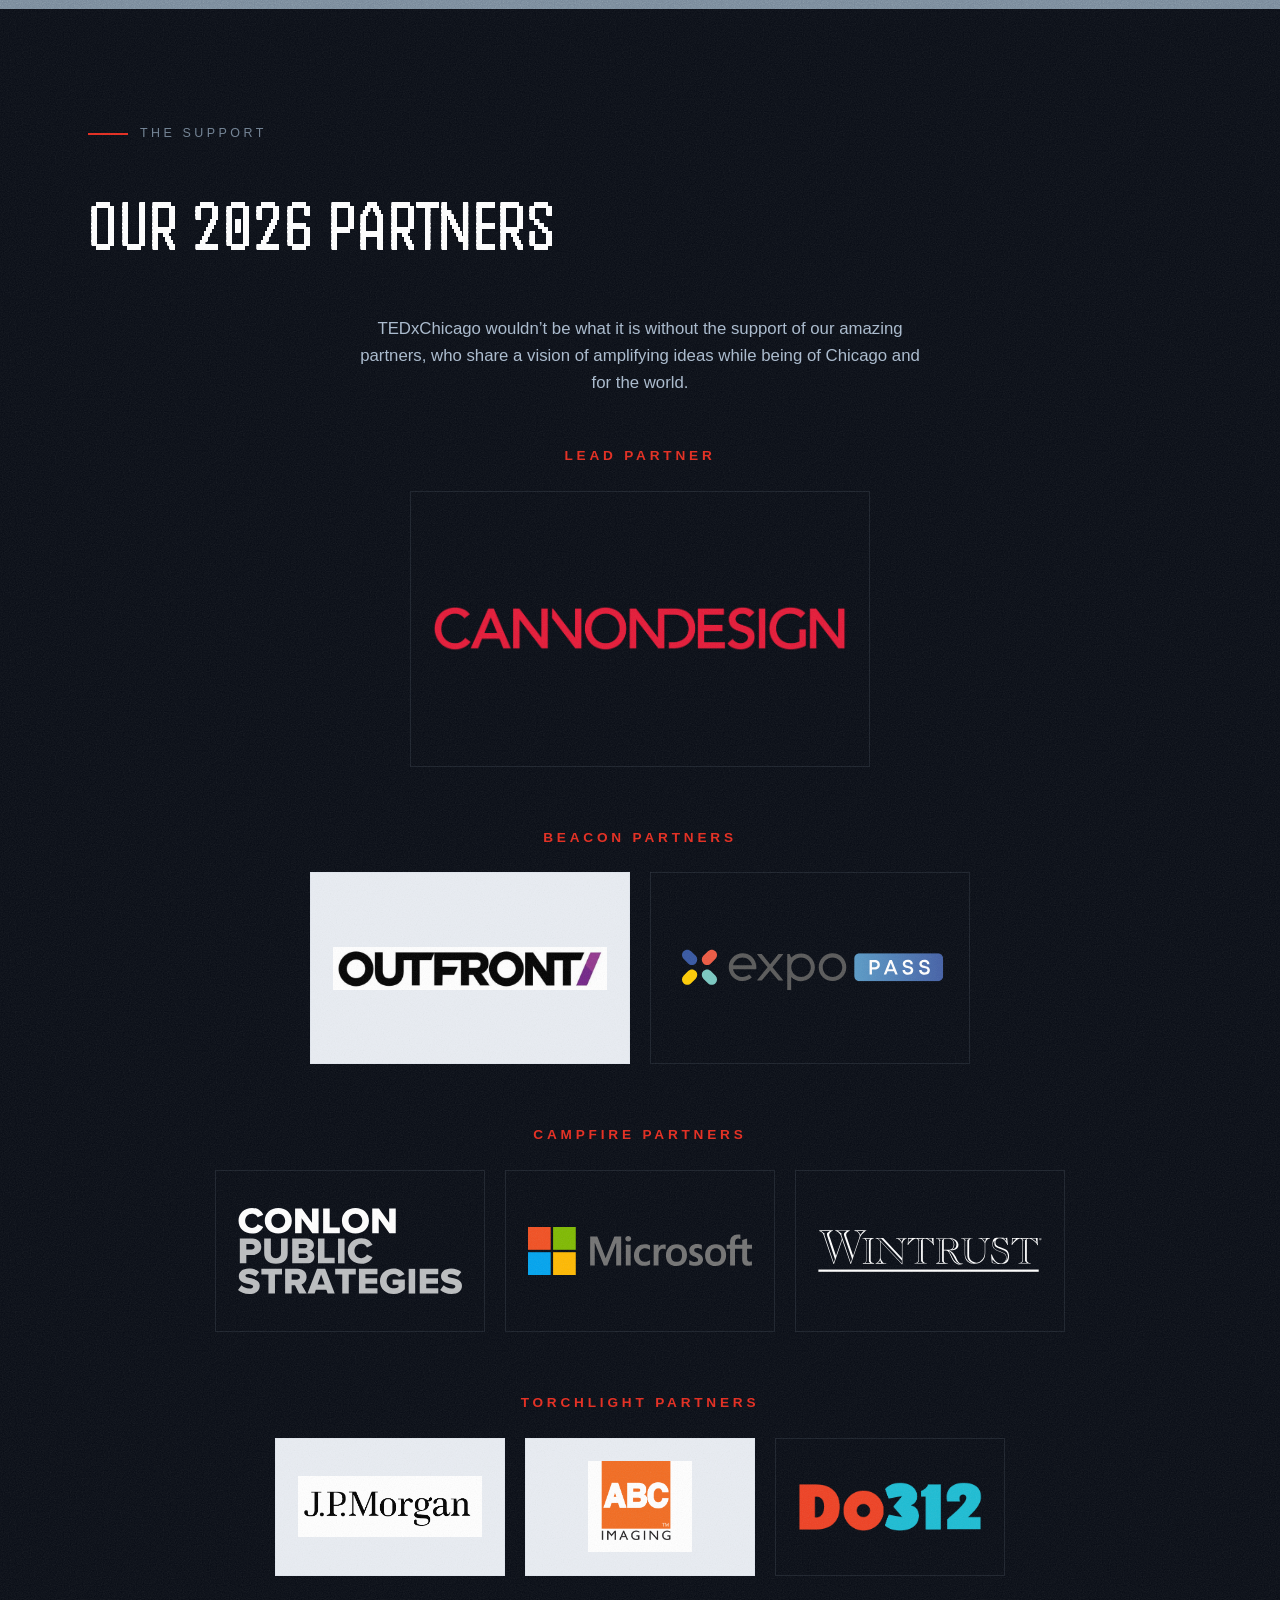
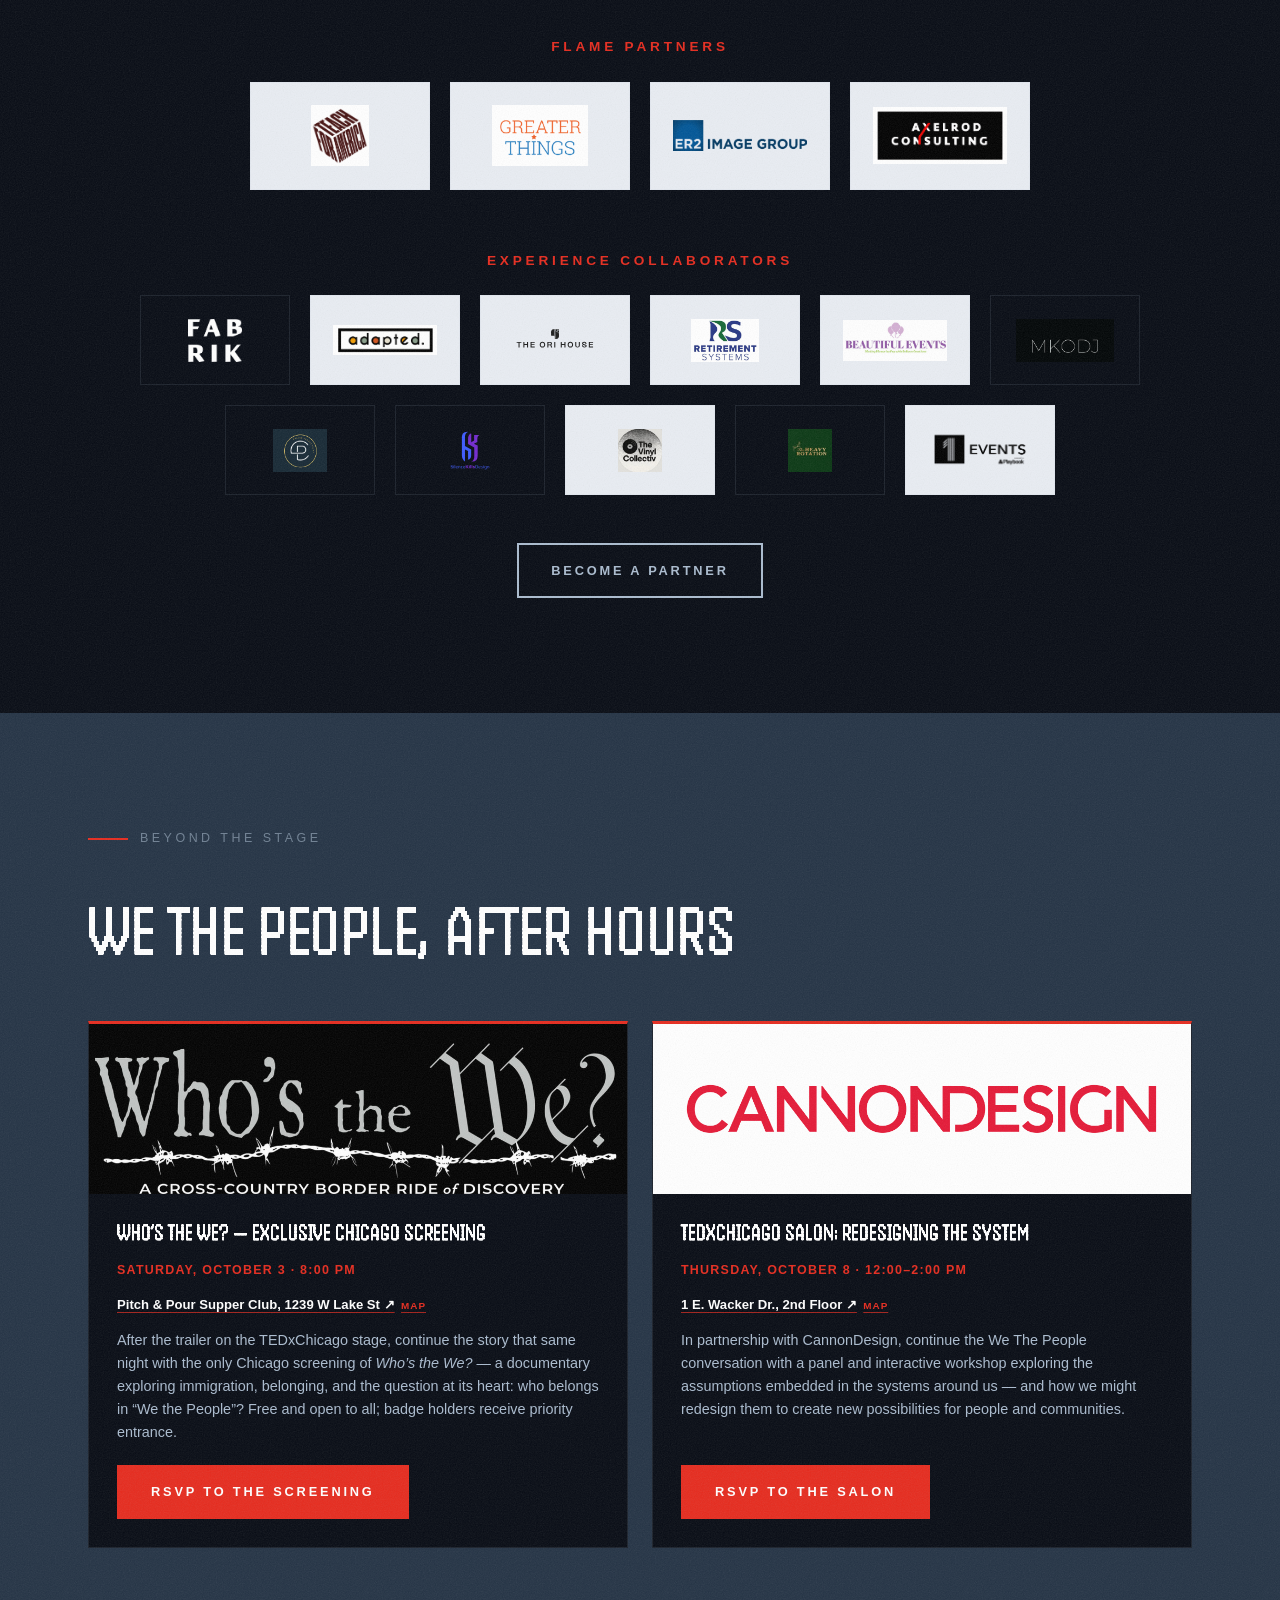
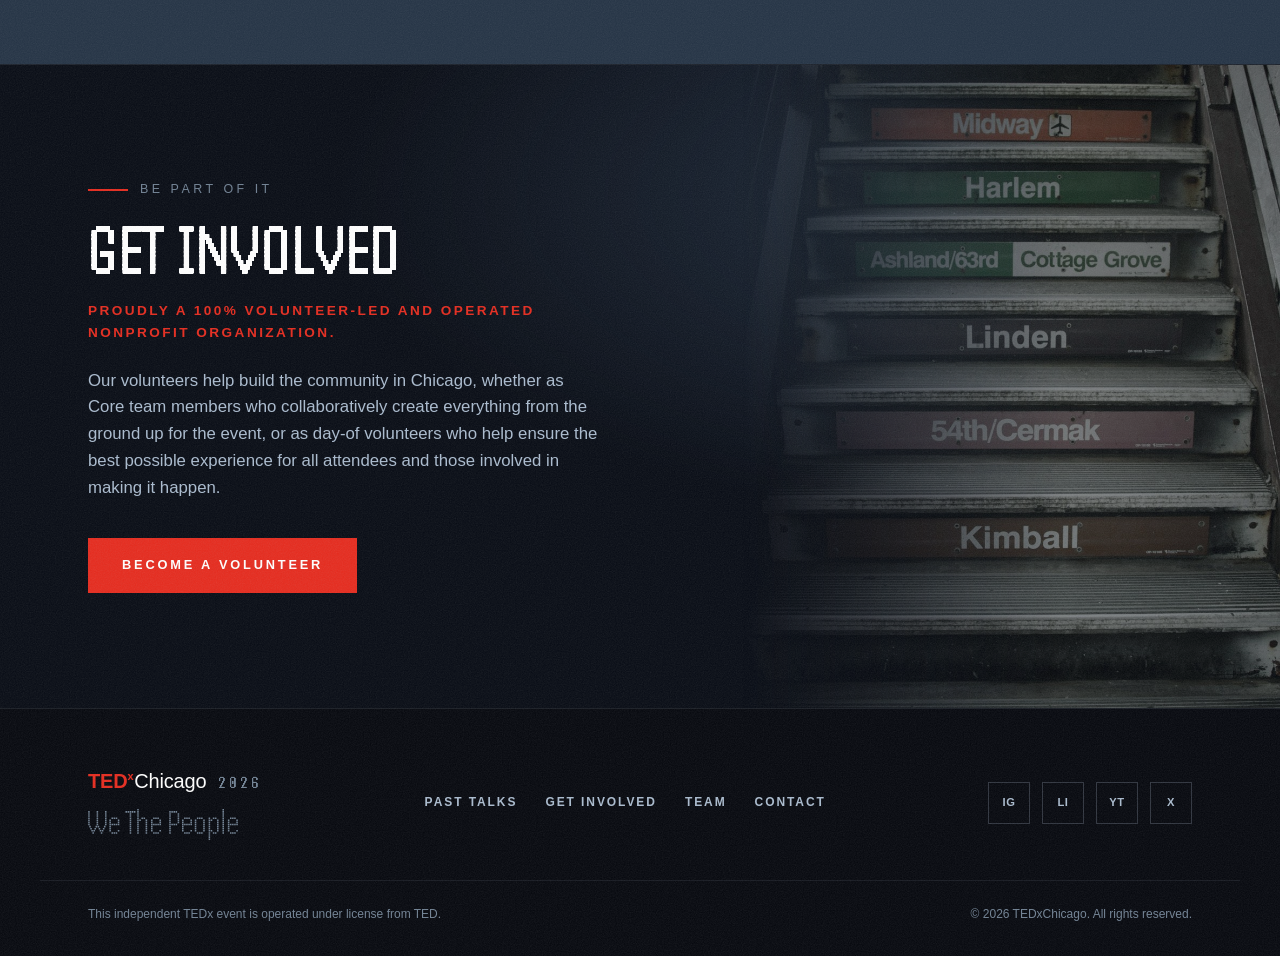
==== commit ce2d8290: "Move Food & Beverage to follow The Event section; Beyond goes navy for section rhythm Co-Authored-By" ====
--- a/index.html
+++ b/index.html
@@ -91,7 +91,7 @@
   <link rel="preconnect" href="https://fonts.googleapis.com">
   <link rel="preconnect" href="https://fonts.gstatic.com" crossorigin>
   <link href="https://fonts.googleapis.com/css2?family=Handjet:wght@300;400;500;600;700&display=swap" rel="stylesheet">
-  <link rel="stylesheet" href="css/styles.css?v=76">
+  <link rel="stylesheet" href="css/styles.css?v=77">
 </head>
 <body>
   <!-- All styling is scoped to this wrapper so the embed can't restyle
@@ -541,6 +541,66 @@
       </div>
     </section>
 
+    <section class="tedx-section section-navy" id="food">
+      <div class="tedx-container">
+        <div class="section-head" data-reveal>
+          <p class="eyebrow"><span class="tick"></span>The Taste</p>
+          <h2 class="section-title">Food &amp; Beverage</h2>
+        </div>
+
+        <div class="vendor-gallery" data-reveal>
+          <img class="vendor-shot" src="assets/vendors/vendor-1.jpg" alt="" loading="lazy">
+          <img class="vendor-shot" src="assets/vendors/vendor-2.jpg" alt="" loading="lazy">
+          <img class="vendor-shot" src="assets/vendors/vendor-3.jpg" alt="" loading="lazy">
+          <img class="vendor-shot" src="assets/vendors/vendor-4.jpg" alt="" loading="lazy">
+          <img class="vendor-shot" src="assets/vendors/vendor-5.jpg" alt="" loading="lazy">
+          <img class="vendor-shot" src="assets/vendors/vendor-6.jpg" alt="" loading="lazy">
+        </div>
+        <div class="vendor-list" data-reveal>
+          <div class="vendor-item">
+            <h3>Cadinho Bakery &amp; Caf&eacute;</h3>
+            <p>Family-owned, Portuguese-inspired bakery in McKinley Park, known for its pastel de nata.</p>
+            <a href="https://www.instagram.com/cadinhobakery/" target="_blank" rel="noopener">@cadinhobakery</a>
+          </div>
+          <div class="vendor-item">
+            <h3>Outside the Box Catering</h3>
+            <p>&ldquo;Soul food and food for the soul&rdquo; from Chef Tameka &ldquo;Meka&rdquo; Jones.</p>
+            <a href="https://www.instagram.com/otbchicago/" target="_blank" rel="noopener">@otbchicago</a>
+          </div>
+          <div class="vendor-item">
+            <h3>Moor&rsquo;s Brewing Company</h3>
+            <p>Black-owned Chicago craft beer, celebrating community and culture with every pour.</p>
+            <a href="https://www.instagram.com/moorsbeer/" target="_blank" rel="noopener">@moorsbeer</a>
+          </div>
+          <div class="vendor-item">
+            <h3>Meta H2O</h3>
+            <p>Premium alkaline spring water on a mission to expand access to quality hydration.</p>
+            <a href="https://www.instagram.com/meta.h2oinc/" target="_blank" rel="noopener">@meta.h2oinc</a>
+          </div>
+          <div class="vendor-item">
+            <h3>Bronzeville Winery</h3>
+            <p>South Side destination for food, wine, art, and community &mdash; caterer of our VIP Reception.</p>
+            <a href="https://www.instagram.com/bronzevillewinery/" target="_blank" rel="noopener">@bronzevillewinery</a>
+          </div>
+          <div class="vendor-item">
+            <h3>Old Irving Brewing Co.</h3>
+            <p>Award-winning brewery and home of Beezer, the gold medal&ndash;winning Hazy IPA.</p>
+            <a href="https://www.instagram.com/oldirvingbrewing/" target="_blank" rel="noopener">@oldirvingbrewing</a>
+          </div>
+          <div class="vendor-item">
+            <h3>Chicago French Press</h3>
+            <p>Black woman&ndash;owned coffee &amp; tea, turning everyday moments into memorable experiences.</p>
+            <a href="https://www.instagram.com/chicagofrenchpress/" target="_blank" rel="noopener">@chicagofrenchpress</a>
+          </div>
+          <div class="vendor-item">
+            <h3>Mahari</h3>
+            <p>Hyde Park flavors of the African Diaspora &mdash; Best Neighborhood Restaurant, 2026 Jean Banchet Awards.</p>
+            <a href="https://www.instagram.com/mahari_restaurant/" target="_blank" rel="noopener">@mahari_restaurant</a>
+          </div>
+        </div>
+      </div>
+    </section>
+
     <!-- ══════════════════ WE THE PEOPLE QUOTE CAROUSEL ══════════════════ -->
     <section class="tedx-section section-quotes" id="quotes">
       <span class="quote-bg logo logo-quotes" aria-hidden="true"></span>
@@ -709,68 +769,9 @@
     <!-- ══════════════════ VENUE / SCHEDULE ══════════════════ -->
 
     <!-- ══════════════════ FOOD & BEVERAGE ══════════════════ -->
-    <section class="tedx-section section-navy" id="food">
-      <div class="tedx-container">
-        <div class="section-head" data-reveal>
-          <p class="eyebrow"><span class="tick"></span>The Taste</p>
-          <h2 class="section-title">Food &amp; Beverage</h2>
-        </div>
-
-        <div class="vendor-gallery" data-reveal>
-          <img class="vendor-shot" src="assets/vendors/vendor-1.jpg" alt="" loading="lazy">
-          <img class="vendor-shot" src="assets/vendors/vendor-2.jpg" alt="" loading="lazy">
-          <img class="vendor-shot" src="assets/vendors/vendor-3.jpg" alt="" loading="lazy">
-          <img class="vendor-shot" src="assets/vendors/vendor-4.jpg" alt="" loading="lazy">
-          <img class="vendor-shot" src="assets/vendors/vendor-5.jpg" alt="" loading="lazy">
-          <img class="vendor-shot" src="assets/vendors/vendor-6.jpg" alt="" loading="lazy">
-        </div>
-        <div class="vendor-list" data-reveal>
-          <div class="vendor-item">
-            <h3>Cadinho Bakery &amp; Caf&eacute;</h3>
-            <p>Family-owned, Portuguese-inspired bakery in McKinley Park, known for its pastel de nata.</p>
-            <a href="https://www.instagram.com/cadinhobakery/" target="_blank" rel="noopener">@cadinhobakery</a>
-          </div>
-          <div class="vendor-item">
-            <h3>Outside the Box Catering</h3>
-            <p>&ldquo;Soul food and food for the soul&rdquo; from Chef Tameka &ldquo;Meka&rdquo; Jones.</p>
-            <a href="https://www.instagram.com/otbchicago/" target="_blank" rel="noopener">@otbchicago</a>
-          </div>
-          <div class="vendor-item">
-            <h3>Moor&rsquo;s Brewing Company</h3>
-            <p>Black-owned Chicago craft beer, celebrating community and culture with every pour.</p>
-            <a href="https://www.instagram.com/moorsbeer/" target="_blank" rel="noopener">@moorsbeer</a>
-          </div>
-          <div class="vendor-item">
-            <h3>Meta H2O</h3>
-            <p>Premium alkaline spring water on a mission to expand access to quality hydration.</p>
-            <a href="https://www.instagram.com/meta.h2oinc/" target="_blank" rel="noopener">@meta.h2oinc</a>
-          </div>
-          <div class="vendor-item">
-            <h3>Bronzeville Winery</h3>
-            <p>South Side destination for food, wine, art, and community &mdash; caterer of our VIP Reception.</p>
-            <a href="https://www.instagram.com/bronzevillewinery/" target="_blank" rel="noopener">@bronzevillewinery</a>
-          </div>
-          <div class="vendor-item">
-            <h3>Old Irving Brewing Co.</h3>
-            <p>Award-winning brewery and home of Beezer, the gold medal&ndash;winning Hazy IPA.</p>
-            <a href="https://www.instagram.com/oldirvingbrewing/" target="_blank" rel="noopener">@oldirvingbrewing</a>
-          </div>
-          <div class="vendor-item">
-            <h3>Chicago French Press</h3>
-            <p>Black woman&ndash;owned coffee &amp; tea, turning everyday moments into memorable experiences.</p>
-            <a href="https://www.instagram.com/chicagofrenchpress/" target="_blank" rel="noopener">@chicagofrenchpress</a>
-          </div>
-          <div class="vendor-item">
-            <h3>Mahari</h3>
-            <p>Hyde Park flavors of the African Diaspora &mdash; Best Neighborhood Restaurant, 2026 Jean Banchet Awards.</p>
-            <a href="https://www.instagram.com/mahari_restaurant/" target="_blank" rel="noopener">@mahari_restaurant</a>
-          </div>
-        </div>
-      </div>
-    </section>
 
     <!-- ══════════════════ GET INVOLVED / PRE-FOOTER ══════════════════ -->
-    <section class="tedx-section section-dark" id="beyond">
+    <section class="tedx-section section-navy" id="beyond">
       <div class="tedx-container">
         <div class="section-head" data-reveal>
           <p class="eyebrow"><span class="tick"></span>Beyond the Stage</p>
--- a/css/styles.css
+++ b/css/styles.css
@@ -1569,6 +1569,8 @@
   gap: 1.5rem;
 }
 @media (max-width: 860px) { .beyond-grid { grid-template-columns: 1fr; } }
+/* On a navy section the navy card needs ink for contrast. */
+.section-navy .beyond-card { background: var(--ink); }
 .beyond-card {
   display: flex;
   flex-direction: column;
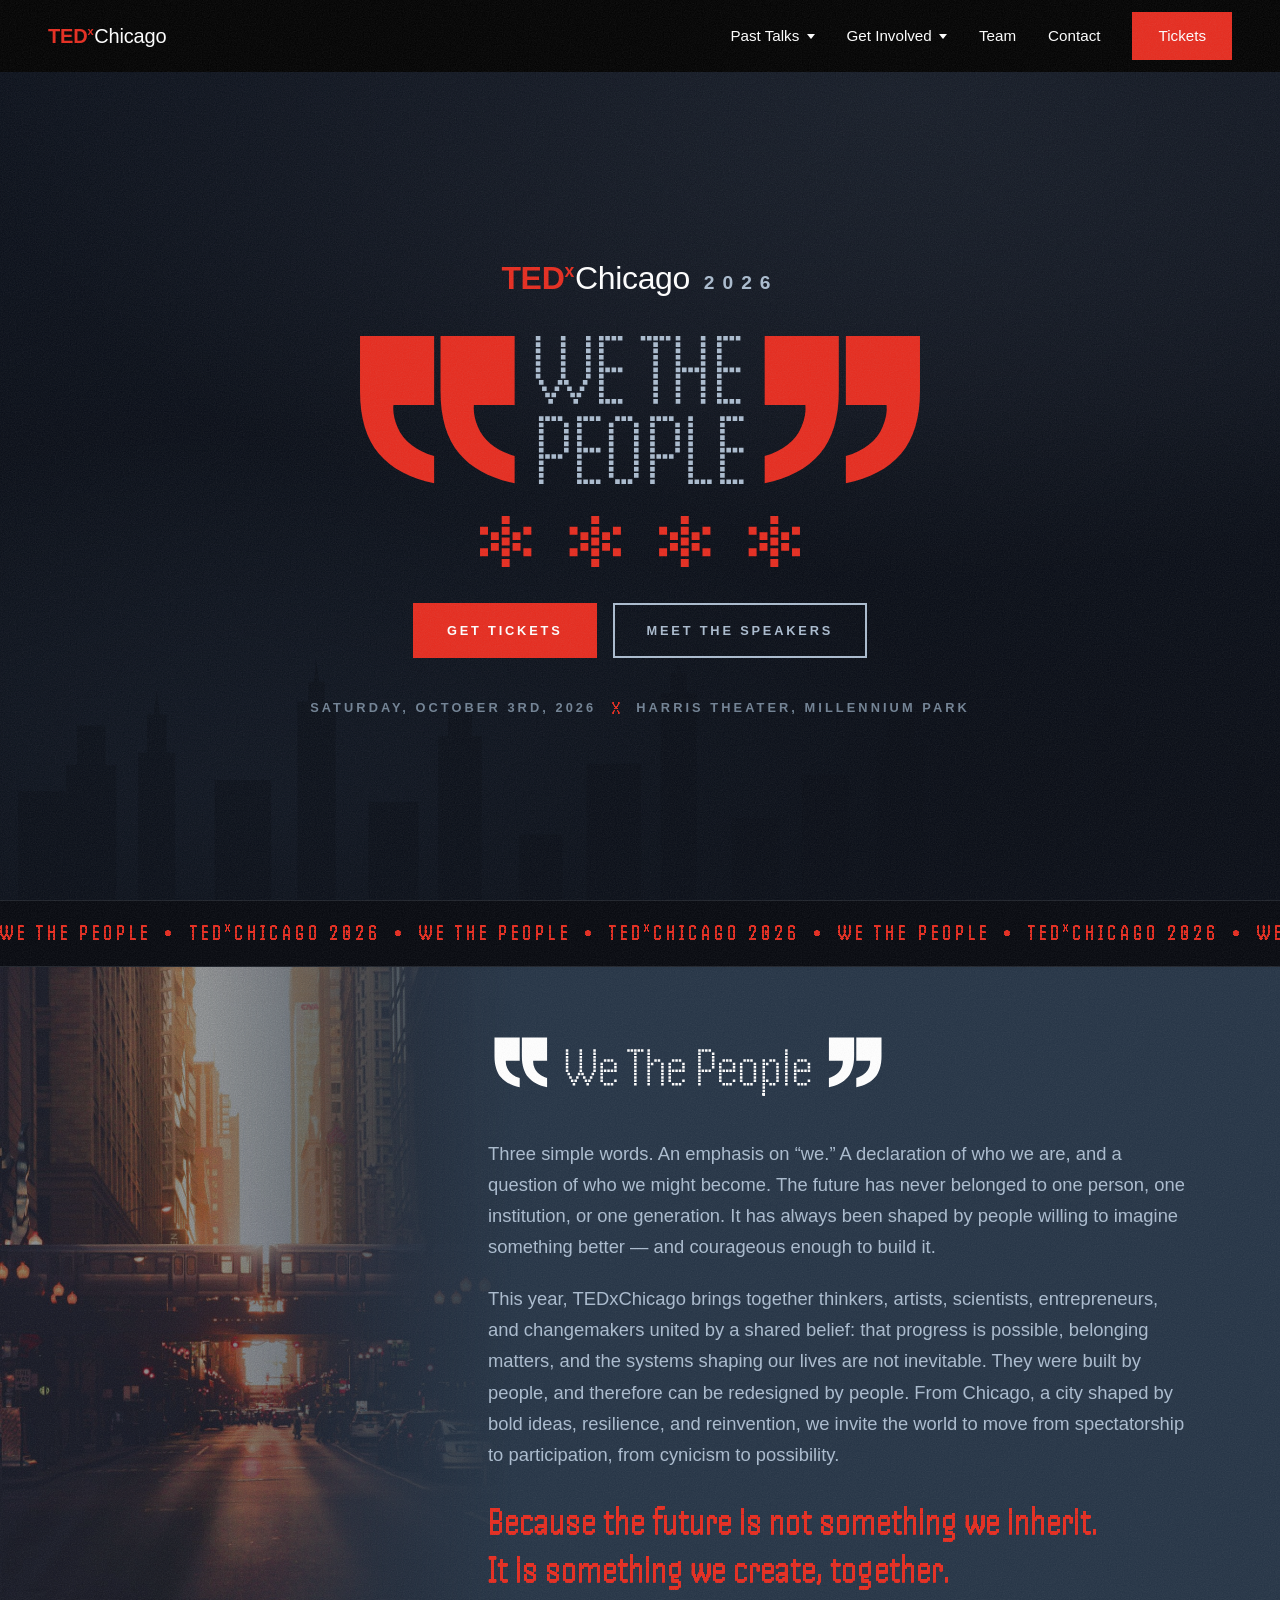
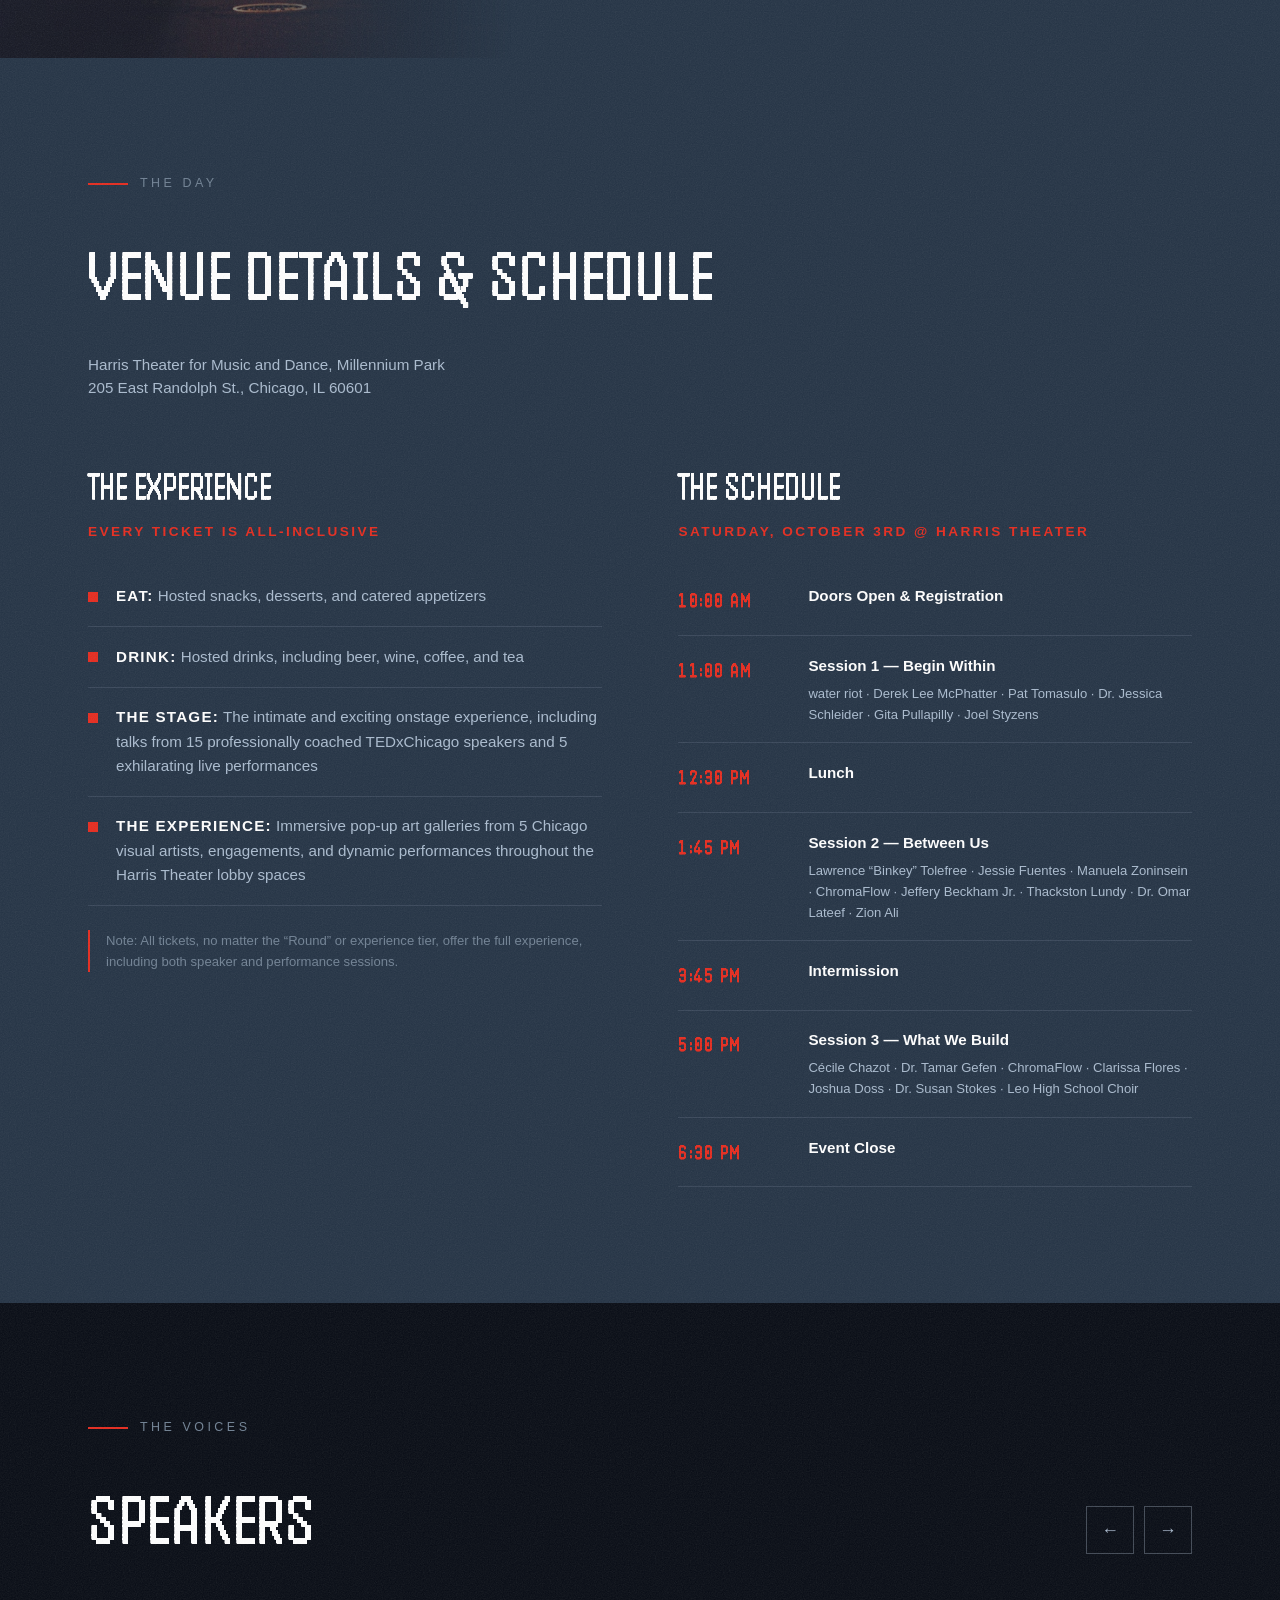
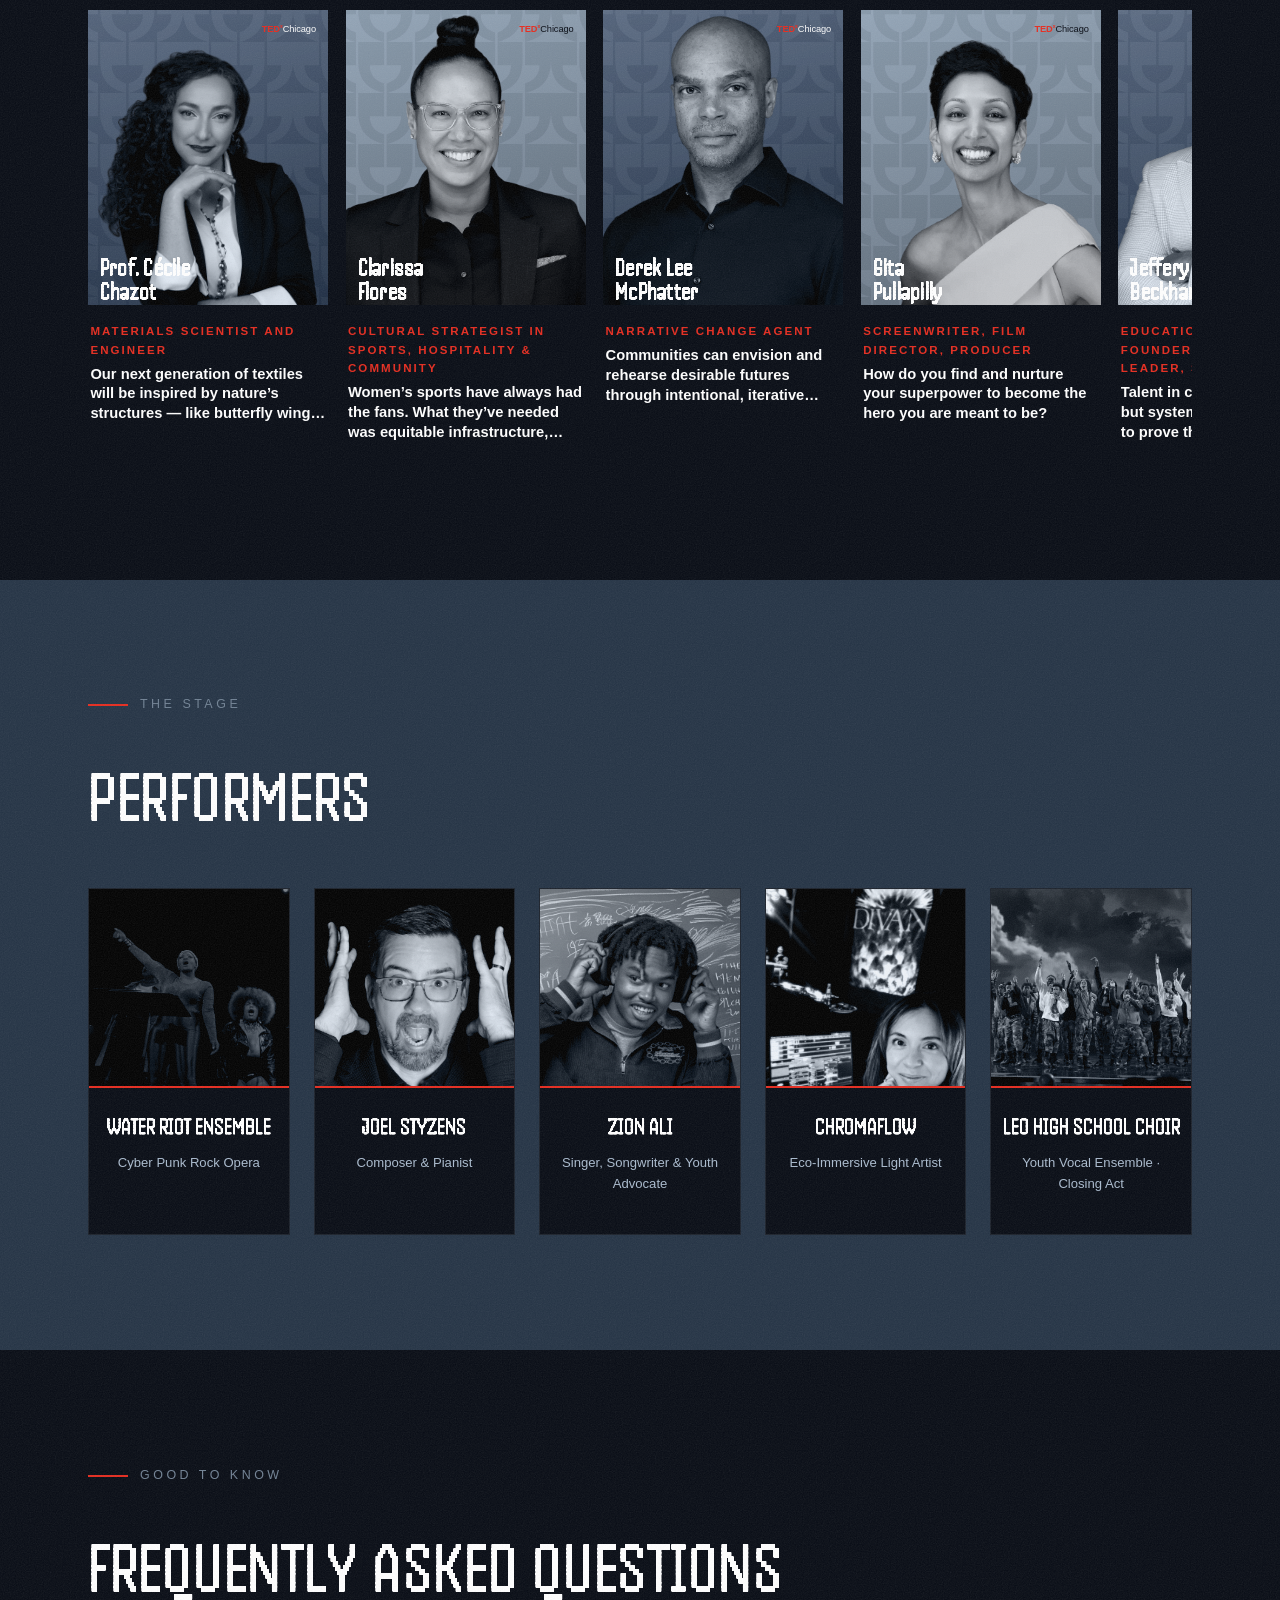
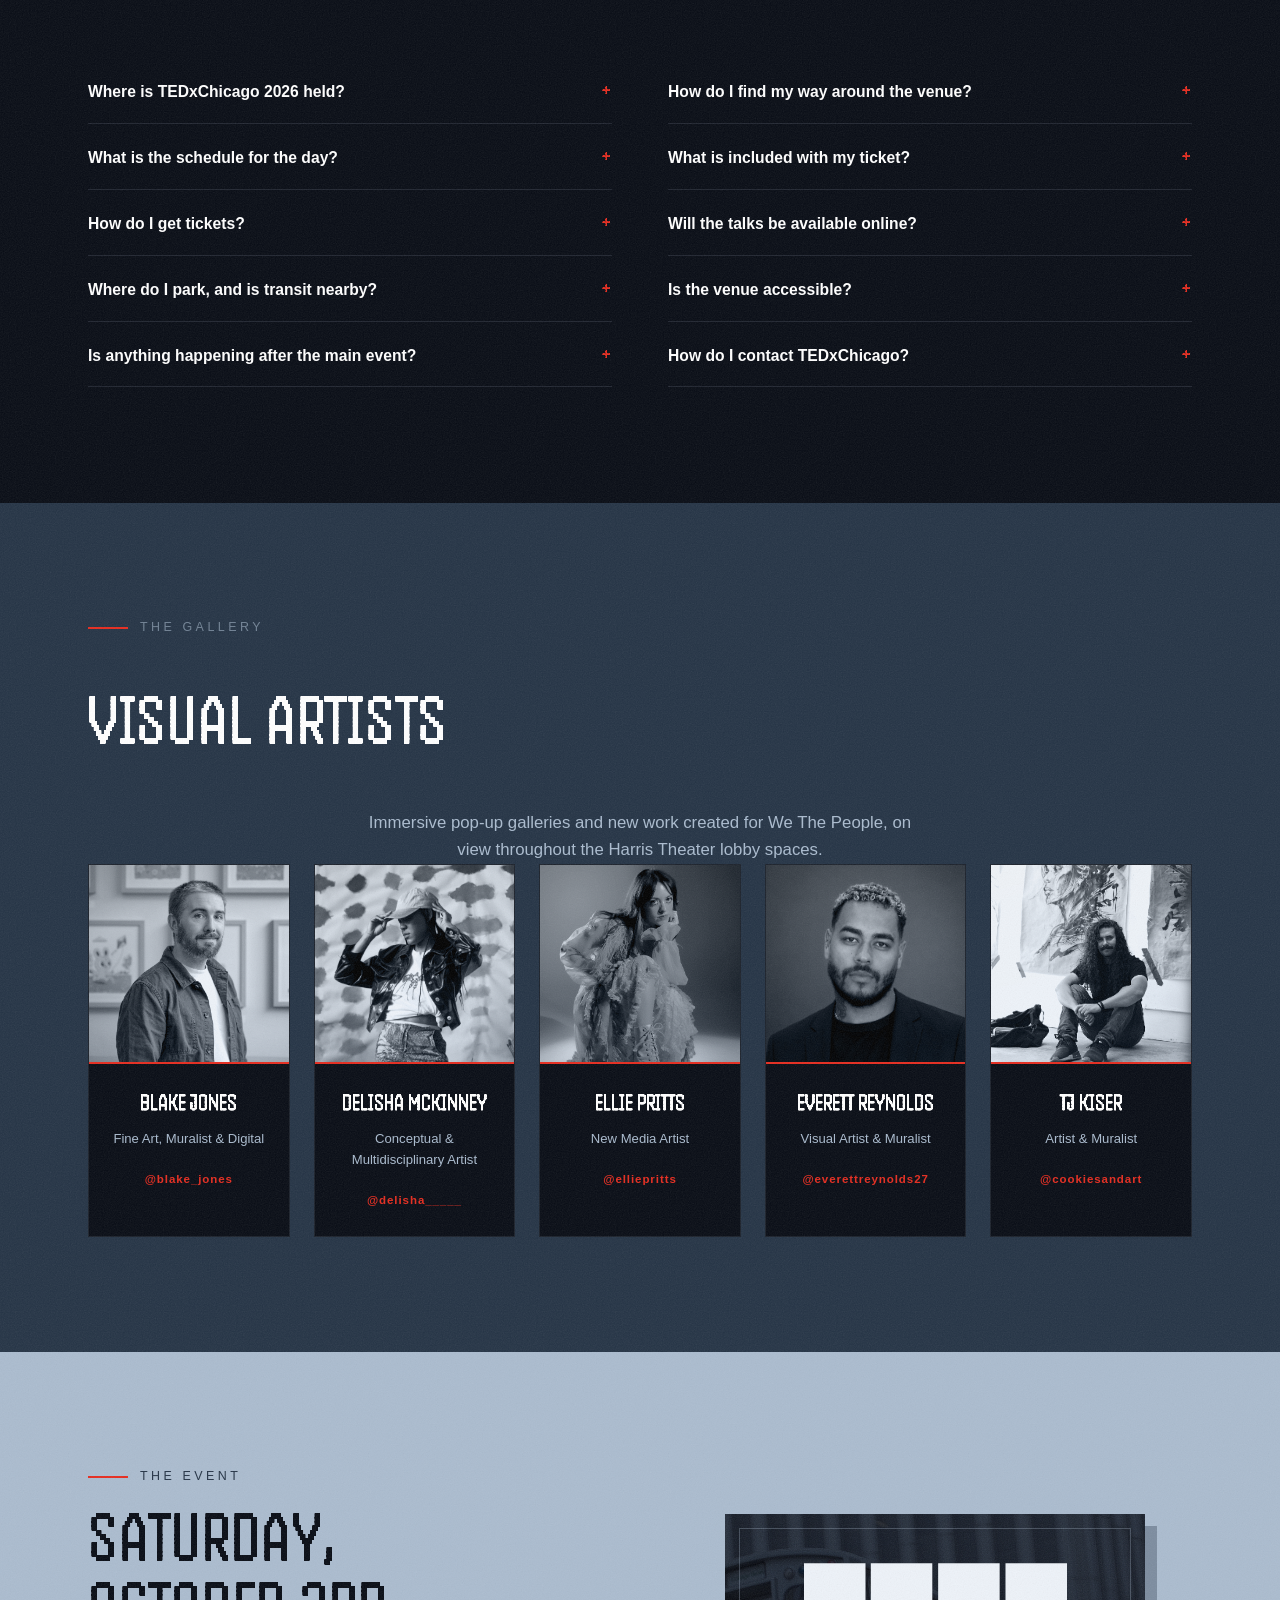
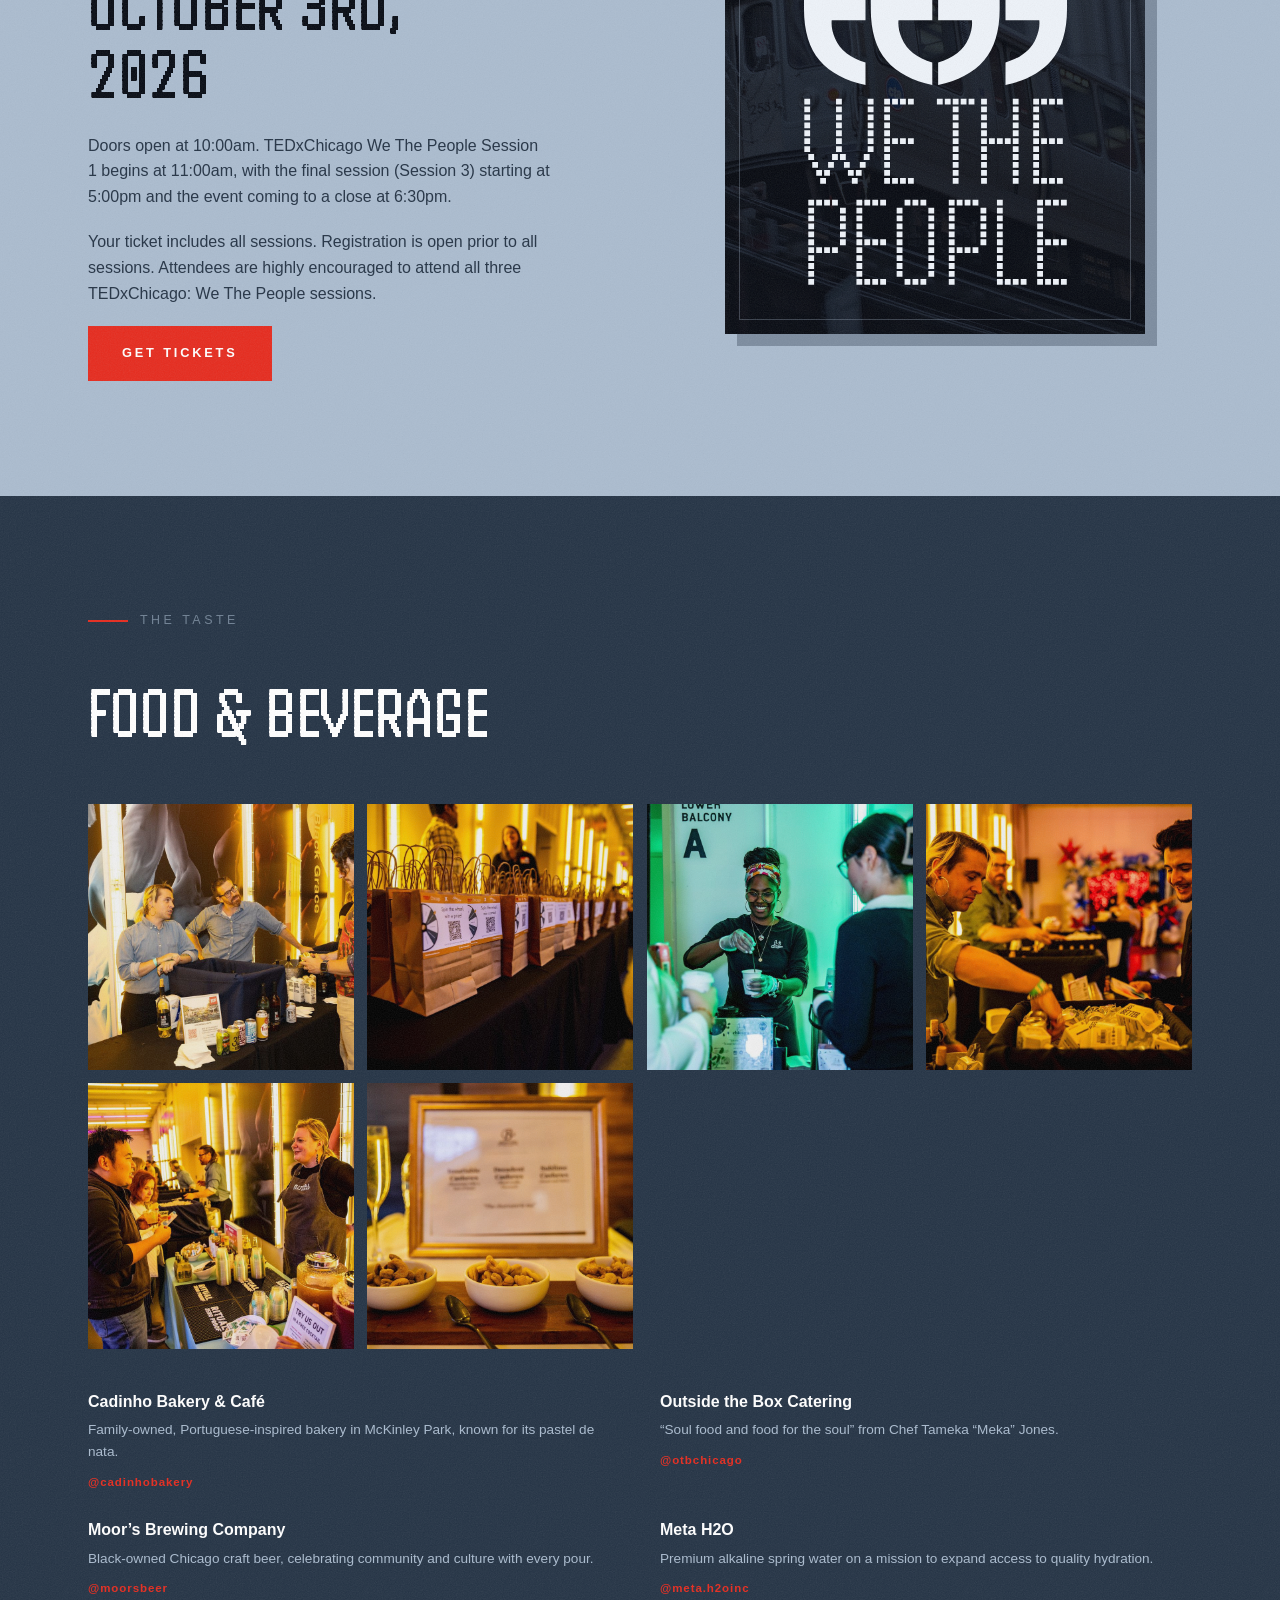
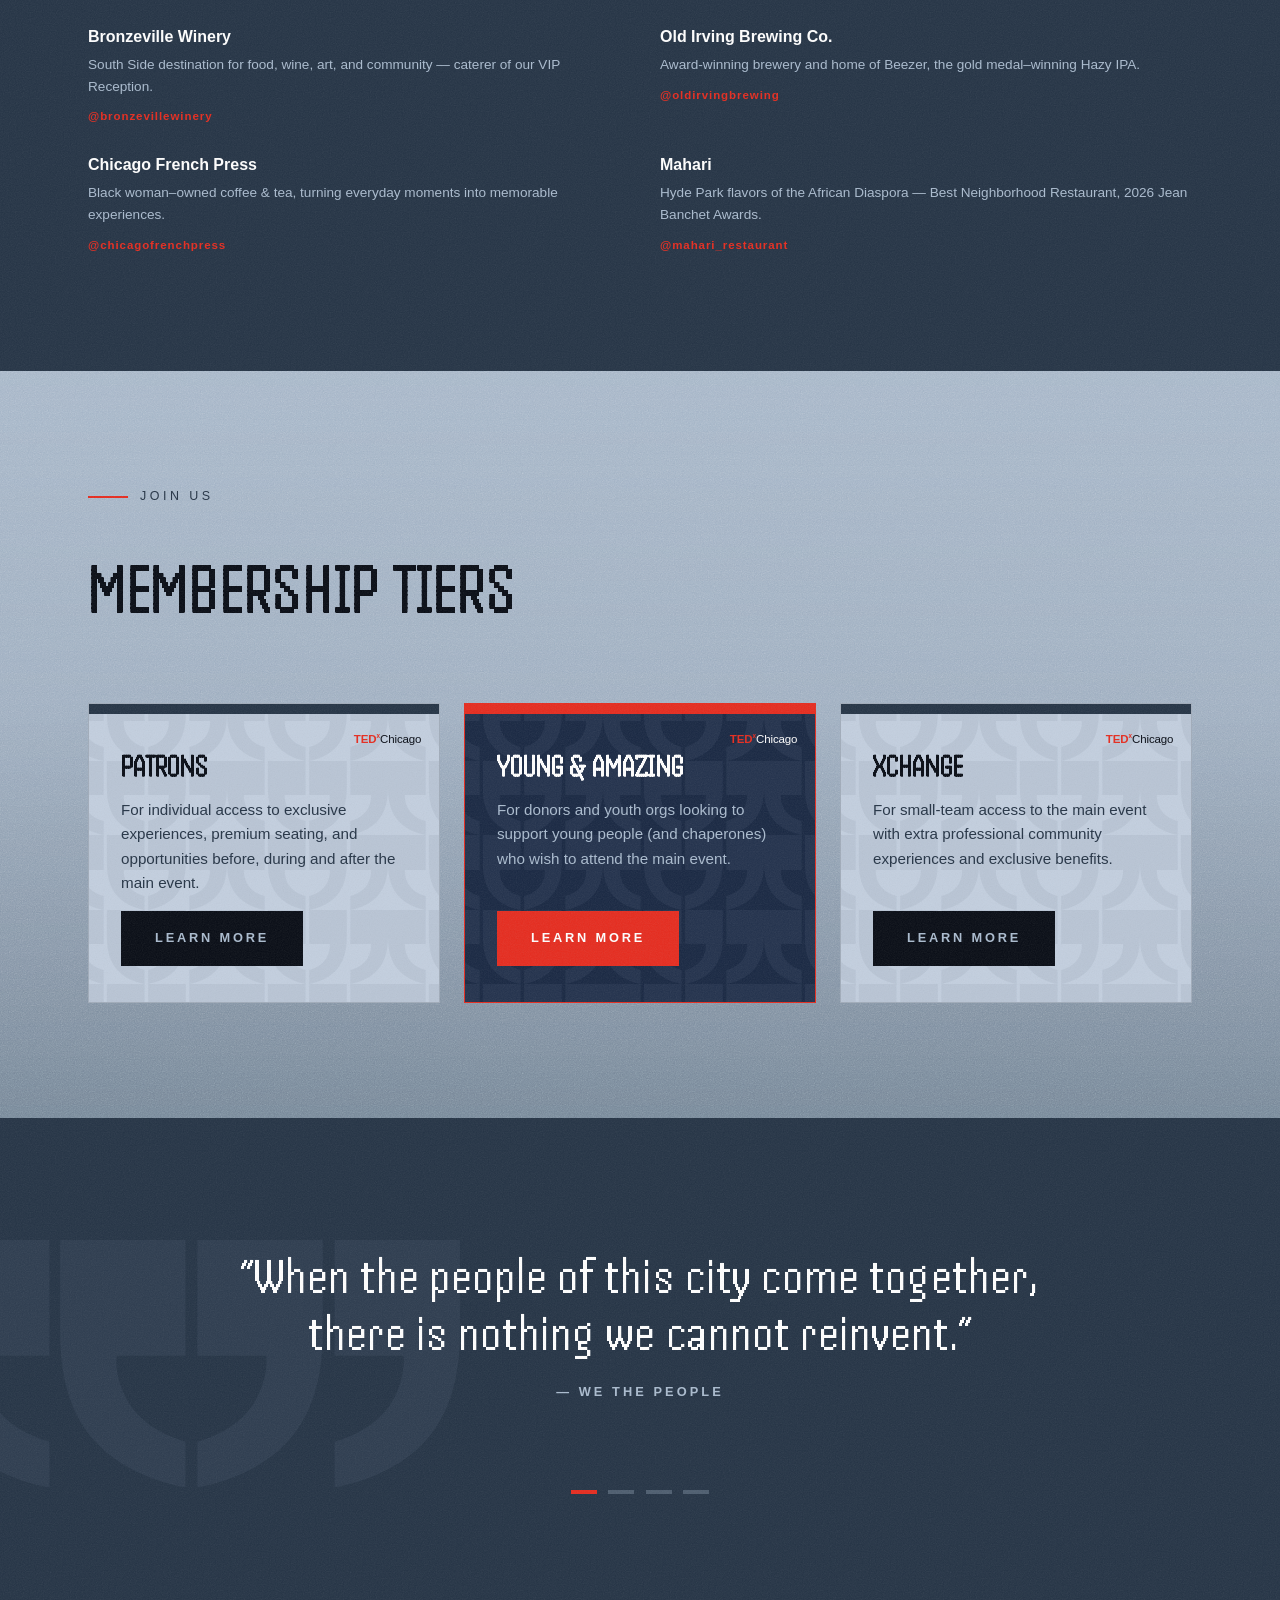
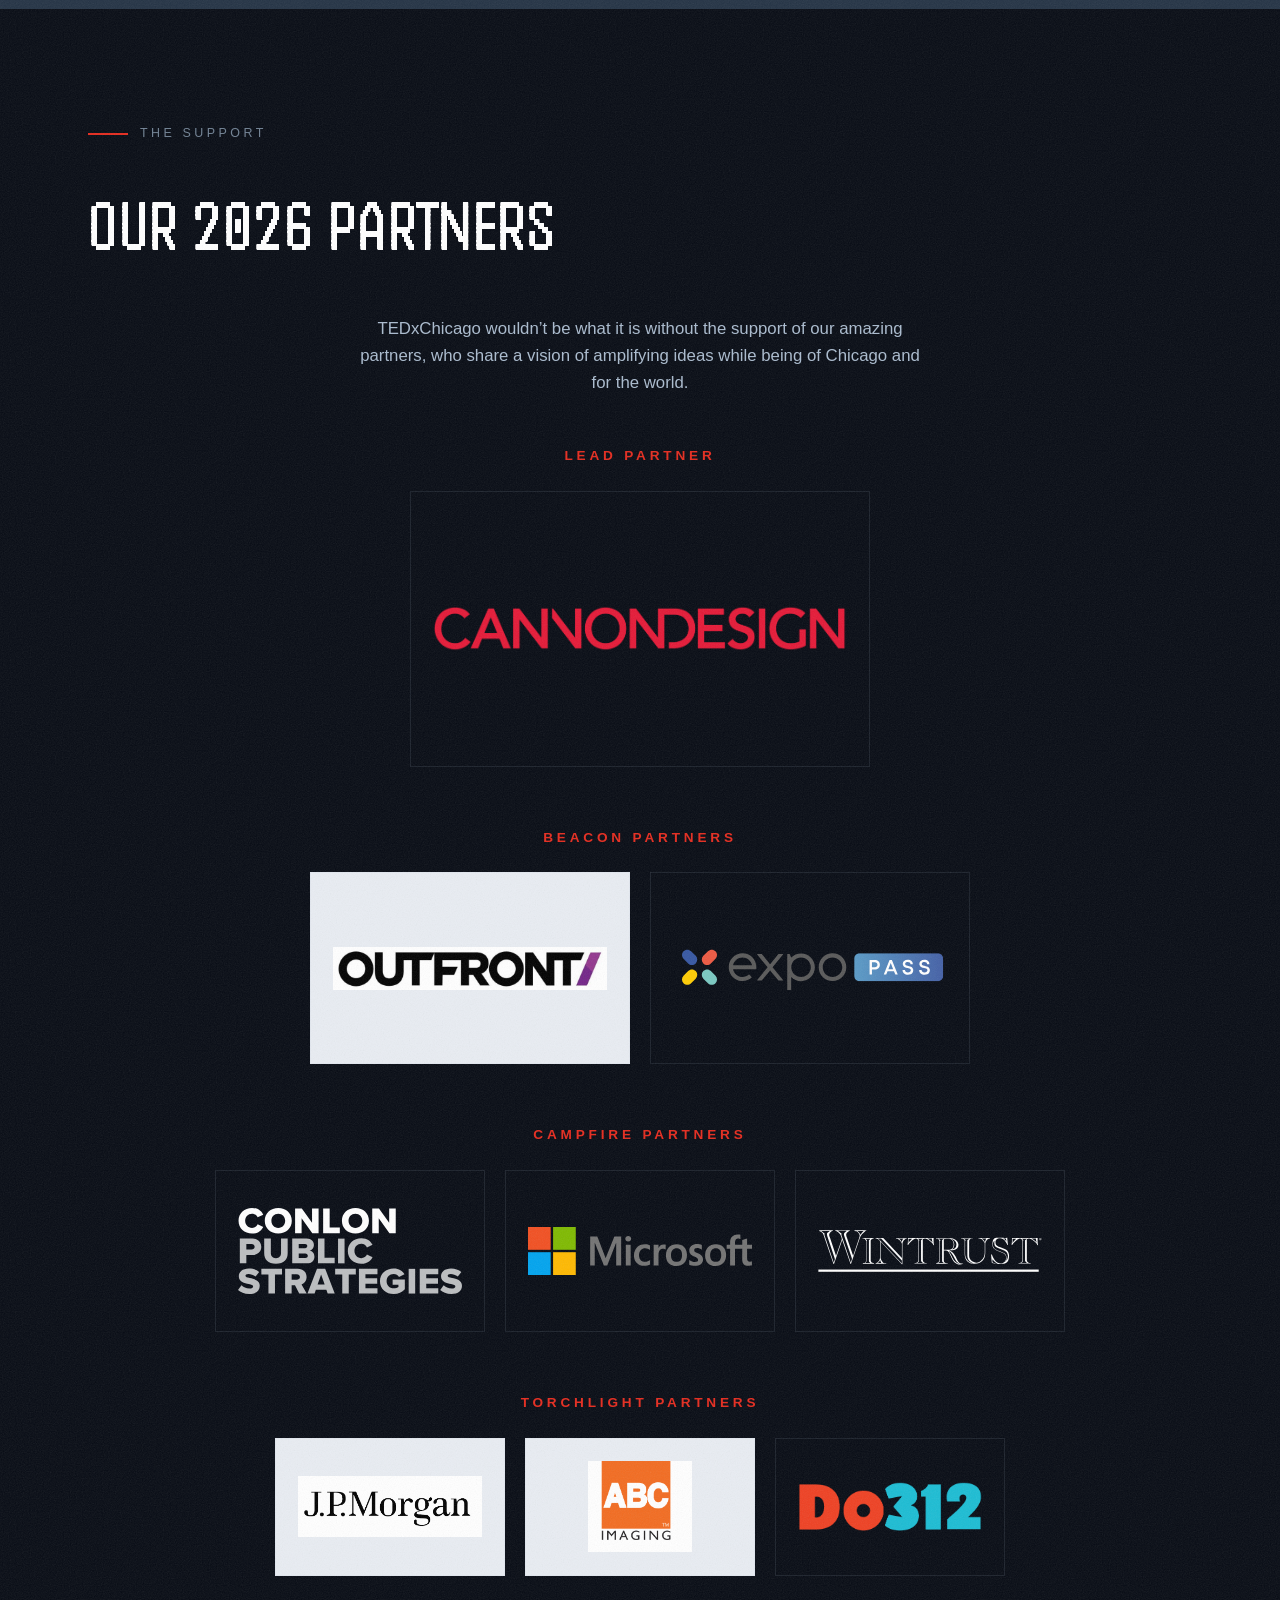
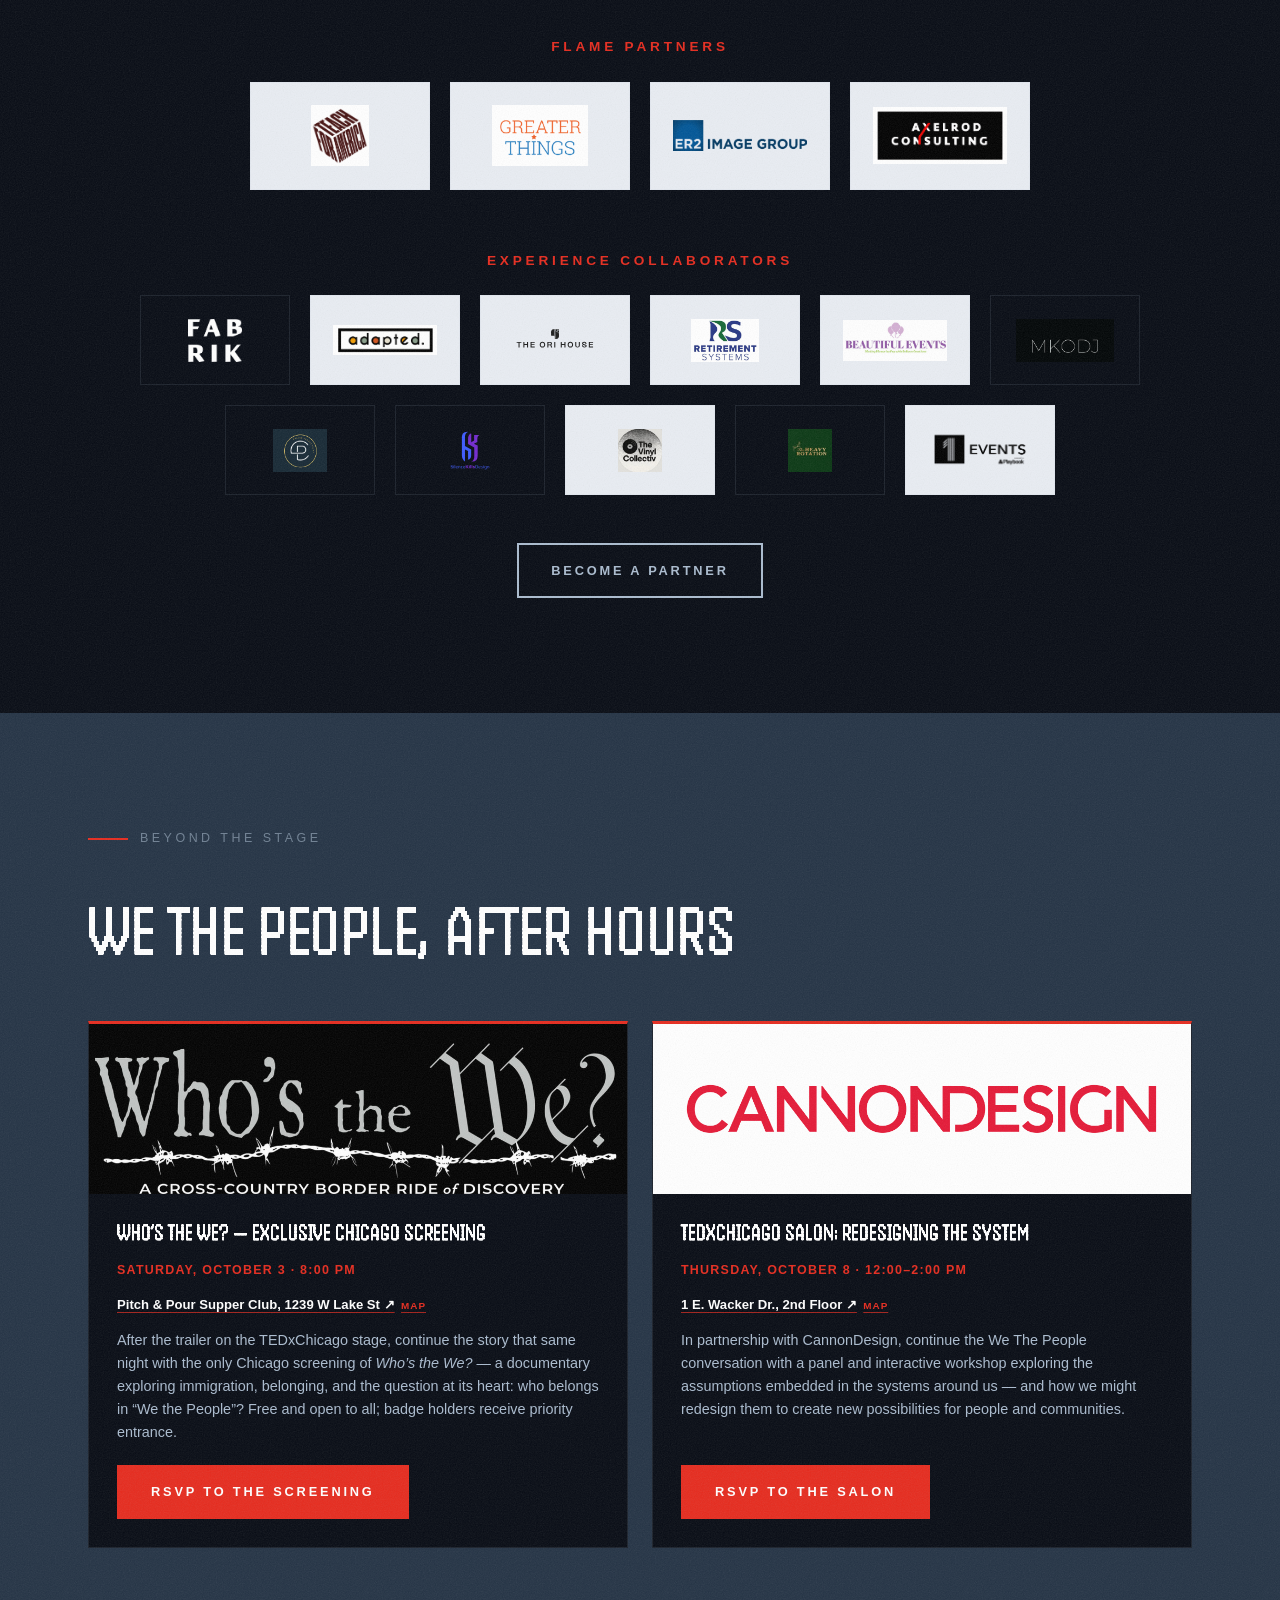
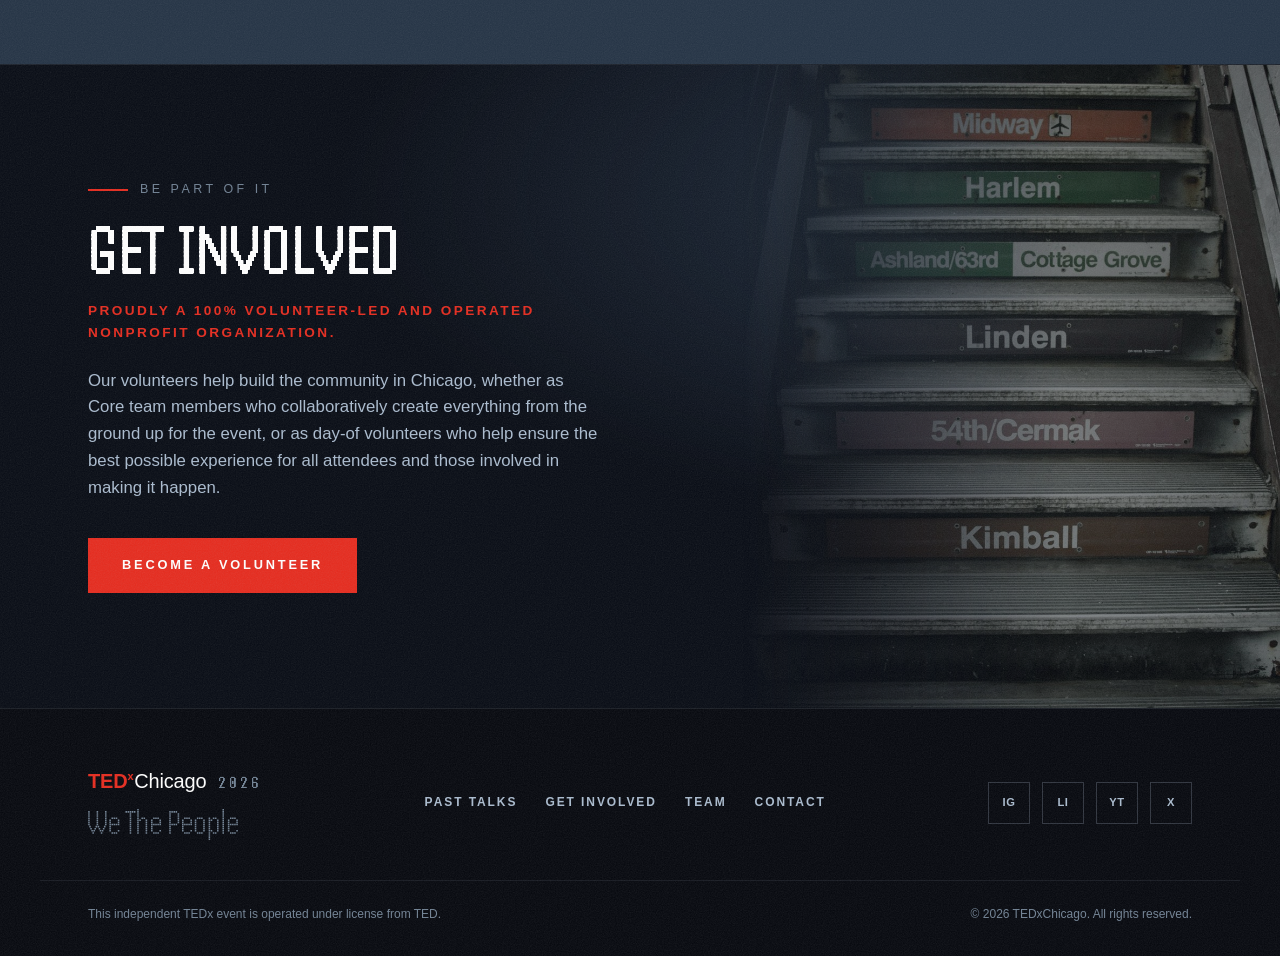
==== commit f704a0ed: "Move quotes carousel below membership tiers Co-Authored-By: Claude Fable 5 <noreply@anthropic.com>" ====
--- a/index.html
+++ b/index.html
@@ -91,7 +91,7 @@
   <link rel="preconnect" href="https://fonts.googleapis.com">
   <link rel="preconnect" href="https://fonts.gstatic.com" crossorigin>
   <link href="https://fonts.googleapis.com/css2?family=Handjet:wght@300;400;500;600;700&display=swap" rel="stylesheet">
-  <link rel="stylesheet" href="css/styles.css?v=77">
+  <link rel="stylesheet" href="css/styles.css?v=78">
 </head>
 <body>
   <!-- All styling is scoped to this wrapper so the embed can't restyle
@@ -602,6 +602,59 @@
     </section>
 
     <!-- ══════════════════ WE THE PEOPLE QUOTE CAROUSEL ══════════════════ -->
+
+    <!-- ══════════════════ PERFORMERS ══════════════════ -->
+
+
+    <!-- ══════════════════ MEMBERSHIP TIERS ══════════════════ -->
+    <section class="tedx-section section-blue tv-static" id="membership">
+      <!-- Background: "Panorama Chicago" (Wikimedia Commons, CC0) — concept placeholder -->
+      <div class="parallax-media" data-parallax aria-hidden="true">
+        <img class="parallax-img" src="assets/chicago-skyline.jpg" alt="" loading="lazy">
+      </div>
+      <div class="tedx-container">
+        <div class="section-head" data-reveal>
+          <p class="eyebrow eyebrow-dark"><span class="tick tick-red"></span>Join Us</p>
+          <h2 class="section-title title-dark">Membership Tiers</h2>
+        </div>
+
+        <div class="tier-grid" data-reveal>
+          <article class="tier-card">
+            <div class="tier-band" aria-hidden="true"></div>
+            <h3 class="tier-name">Patrons</h3>
+            <p class="tier-body">
+              For individual access to exclusive experiences, premium seating, and opportunities
+              before, during and after the main event.
+            </p>
+            <a class="btn btn-dark" href="/patron">Learn More</a>
+            <span class="tier-brand" aria-hidden="true">TED<sup>x</sup><em>Chicago</em></span>
+          </article>
+
+          <article class="tier-card tier-featured">
+            <div class="tier-band" aria-hidden="true"></div>
+            <h3 class="tier-name">Young &amp; Amazing</h3>
+            <p class="tier-body">
+              For donors and youth orgs looking to support young people (and chaperones) who wish
+              to attend the main event.
+            </p>
+            <a class="btn btn-red" href="/youngandamazing">Learn More</a>
+            <span class="tier-brand" aria-hidden="true">TED<sup>x</sup><em>Chicago</em></span>
+          </article>
+
+          <article class="tier-card">
+            <div class="tier-band" aria-hidden="true"></div>
+            <h3 class="tier-name">XChange</h3>
+            <p class="tier-body">
+              For small-team access to the main event with extra professional community experiences
+              and exclusive benefits.
+            </p>
+            <a class="btn btn-dark" href="/store/p/2025-xchange-professional-community">Learn More</a>
+            <span class="tier-brand" aria-hidden="true">TED<sup>x</sup><em>Chicago</em></span>
+          </article>
+        </div>
+      </div>
+    </section>
+
     <section class="tedx-section section-quotes" id="quotes">
       <span class="quote-bg logo logo-quotes" aria-hidden="true"></span>
       <div class="tedx-container quote-stage">
@@ -632,58 +685,6 @@
       </div>
     </section>
 
-    <!-- ══════════════════ PERFORMERS ══════════════════ -->
-
-
-    <!-- ══════════════════ MEMBERSHIP TIERS ══════════════════ -->
-    <section class="tedx-section section-blue tv-static" id="membership">
-      <!-- Background: "Panorama Chicago" (Wikimedia Commons, CC0) — concept placeholder -->
-      <div class="parallax-media" data-parallax aria-hidden="true">
-        <img class="parallax-img" src="assets/chicago-skyline.jpg" alt="" loading="lazy">
-      </div>
-      <div class="tedx-container">
-        <div class="section-head" data-reveal>
-          <p class="eyebrow eyebrow-dark"><span class="tick tick-red"></span>Join Us</p>
-          <h2 class="section-title title-dark">Membership Tiers</h2>
-        </div>
-
-        <div class="tier-grid" data-reveal>
-          <article class="tier-card">
-            <div class="tier-band" aria-hidden="true"></div>
-            <h3 class="tier-name">Patrons</h3>
-            <p class="tier-body">
-              For individual access to exclusive experiences, premium seating, and opportunities
-              before, during and after the main event.
-            </p>
-            <a class="btn btn-dark" href="/patron">Learn More</a>
-            <span class="tier-brand" aria-hidden="true">TED<sup>x</sup><em>Chicago</em></span>
-          </article>
-
-          <article class="tier-card tier-featured">
-            <div class="tier-band" aria-hidden="true"></div>
-            <h3 class="tier-name">Young &amp; Amazing</h3>
-            <p class="tier-body">
-              For donors and youth orgs looking to support young people (and chaperones) who wish
-              to attend the main event.
-            </p>
-            <a class="btn btn-red" href="/youngandamazing">Learn More</a>
-            <span class="tier-brand" aria-hidden="true">TED<sup>x</sup><em>Chicago</em></span>
-          </article>
-
-          <article class="tier-card">
-            <div class="tier-band" aria-hidden="true"></div>
-            <h3 class="tier-name">XChange</h3>
-            <p class="tier-body">
-              For small-team access to the main event with extra professional community experiences
-              and exclusive benefits.
-            </p>
-            <a class="btn btn-dark" href="/store/p/2025-xchange-professional-community">Learn More</a>
-            <span class="tier-brand" aria-hidden="true">TED<sup>x</sup><em>Chicago</em></span>
-          </article>
-        </div>
-      </div>
-    </section>
-
     <!-- ══════════════════ PARTNERS ══════════════════ -->
 
 
--- a/css/styles.css
+++ b/css/styles.css
@@ -1599,11 +1599,13 @@
 .beyond-card > p:last-of-type { margin-bottom: 1.25rem; }
 
 /* Full-bleed header art (card has 1.75rem padding + 3px red top bar). */
+/* !important: Squarespace's code-block img rules (max-width/height)
+   outrank these on the live site and break the full-bleed band. */
 .beyond-img {
   display: block;
-  width: calc(100% + 3.5rem);
-  max-width: calc(100% + 3.5rem); /* beat the global img max-width cap */
-  height: 170px;                  /* equal header band on both cards */
+  width: calc(100% + 3.5rem) !important;
+  max-width: calc(100% + 3.5rem) !important;
+  height: 170px !important;       /* equal header band on both cards */
   object-fit: contain;
   background: #000;               /* screening art is black-on-black */
   margin: -1.75rem -1.75rem 1.25rem;
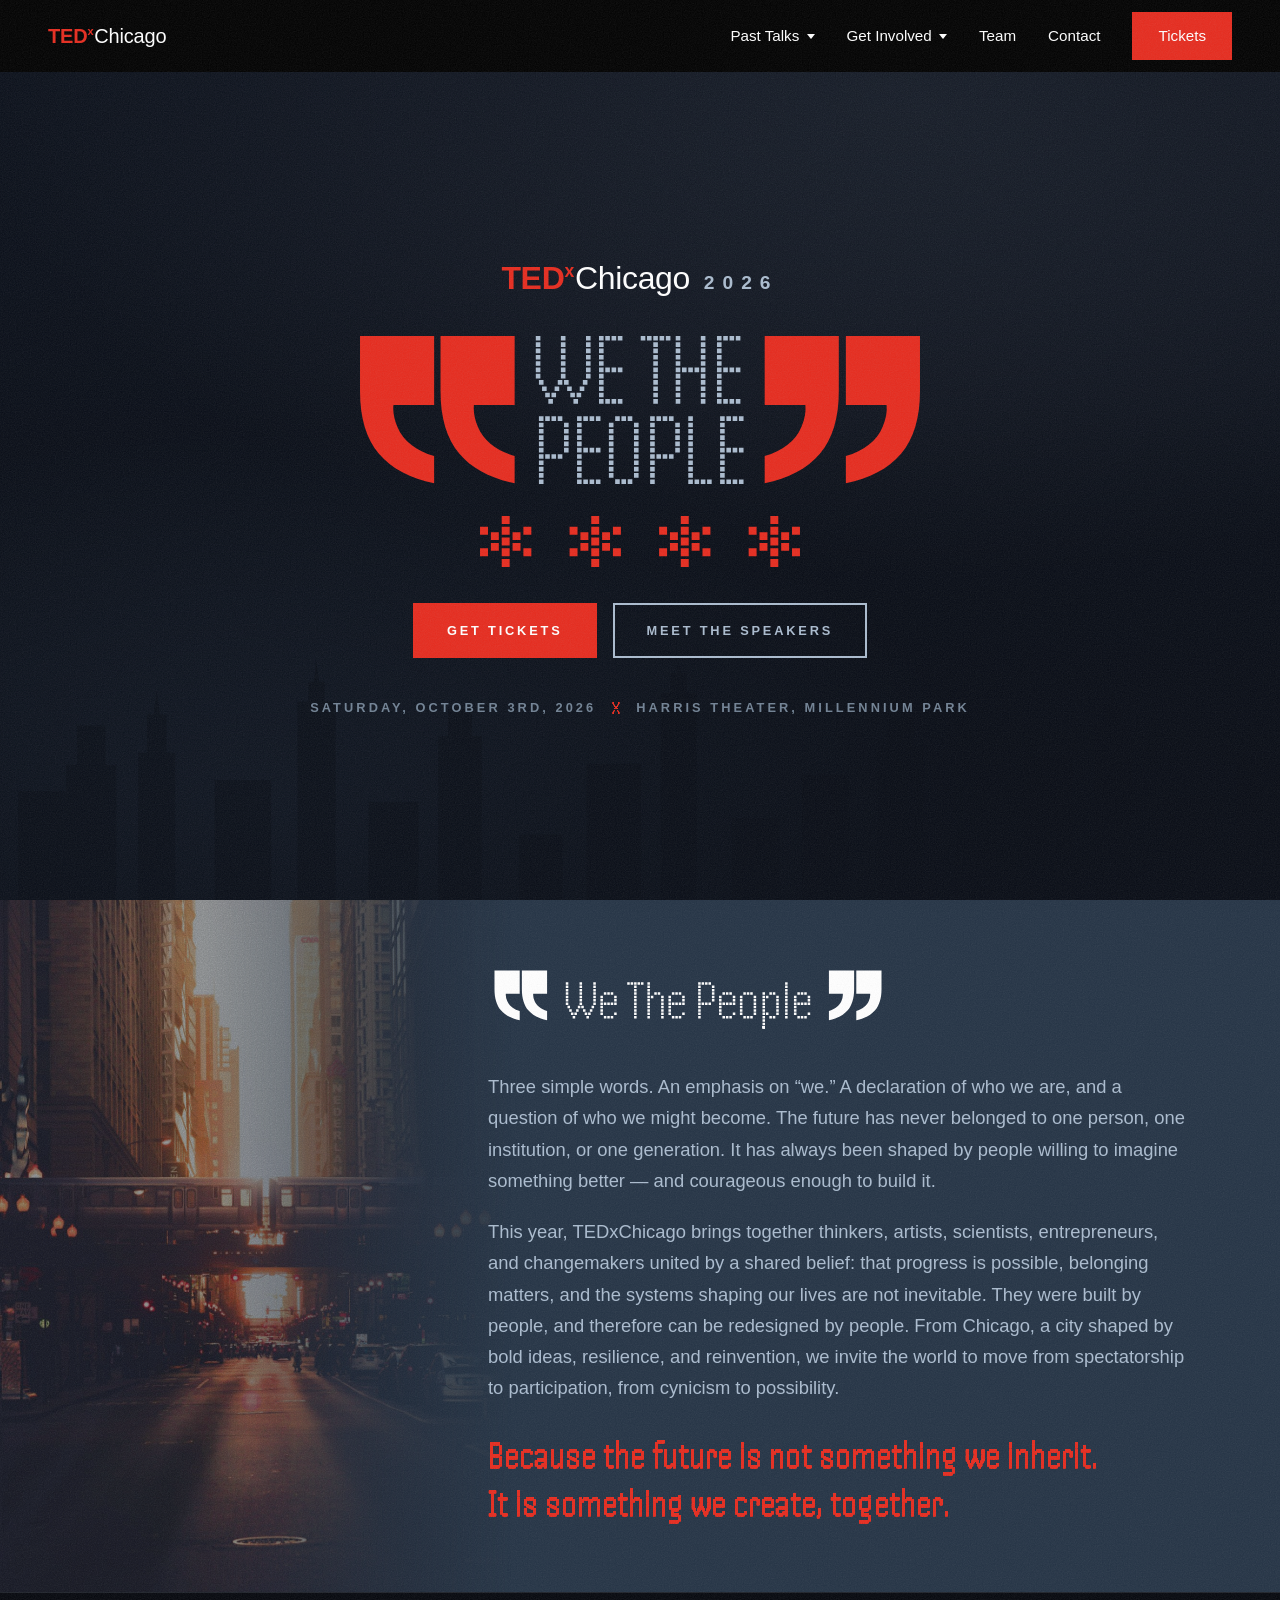
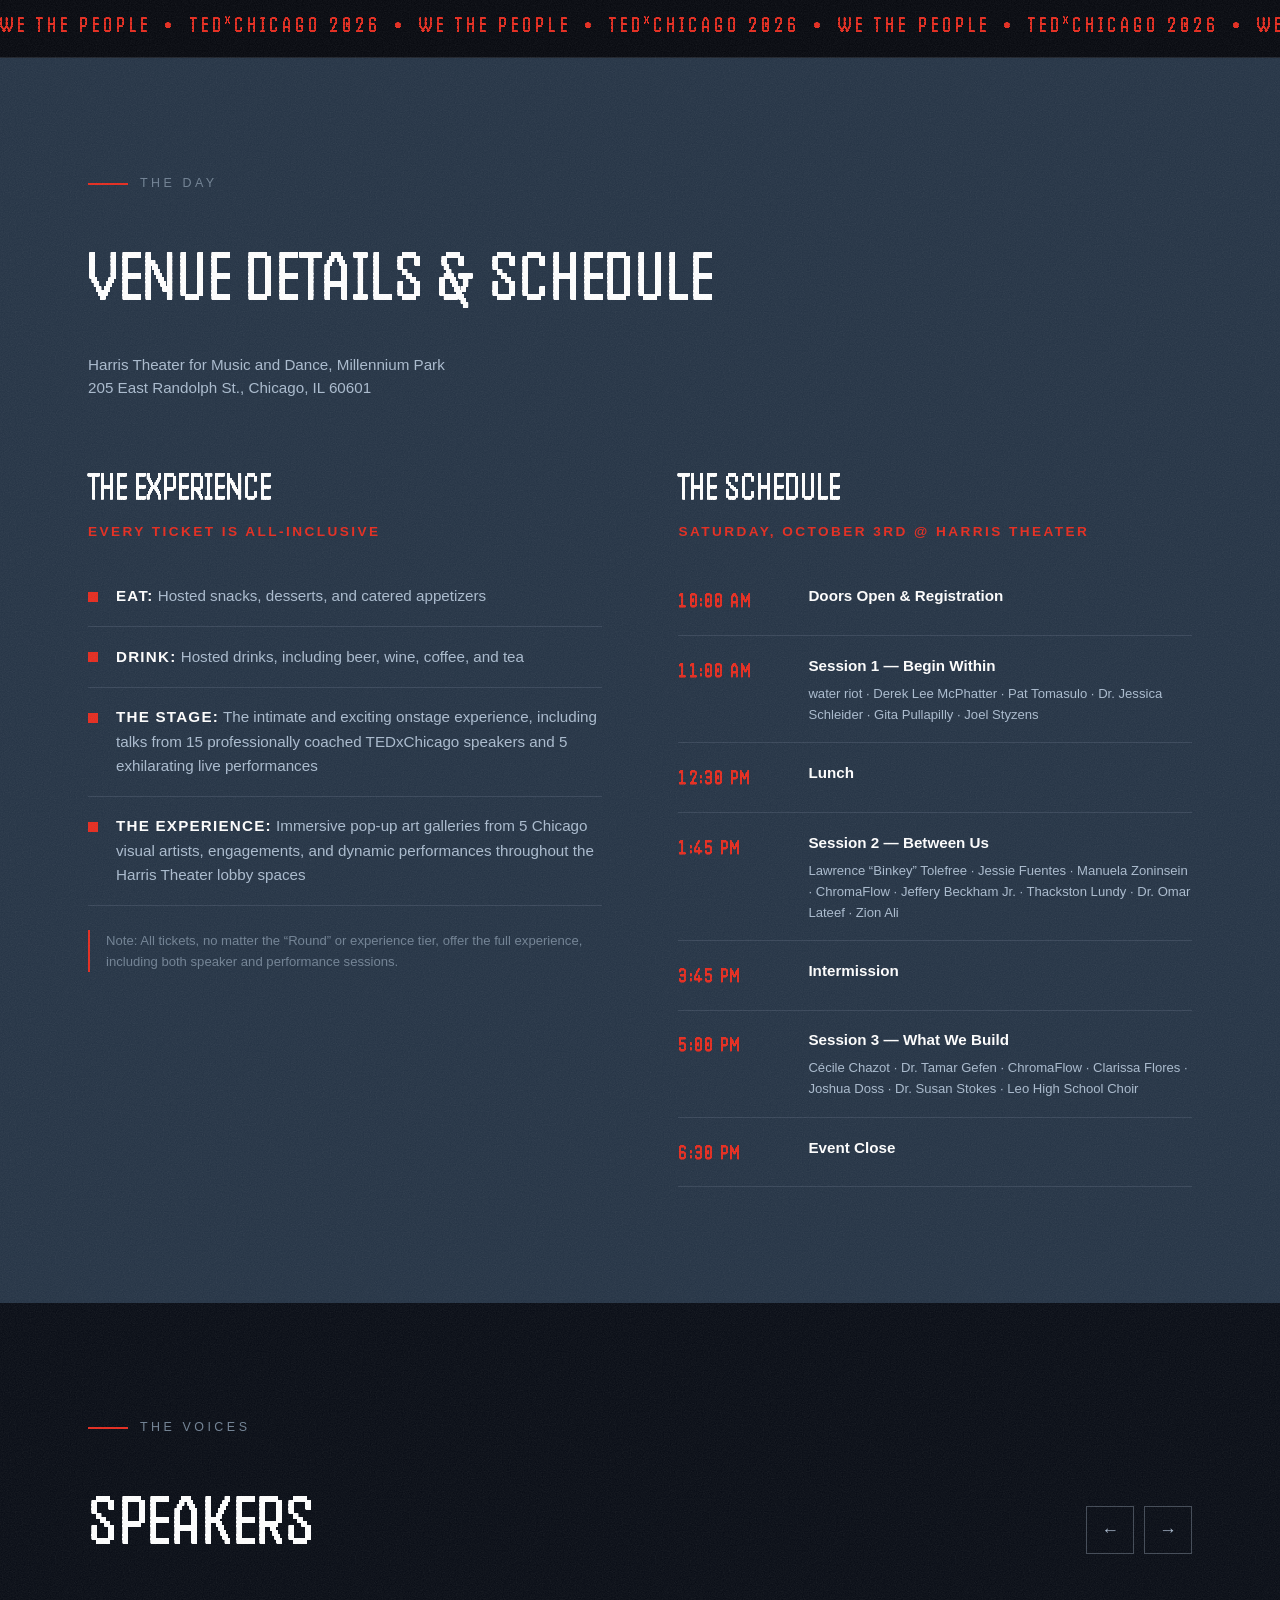
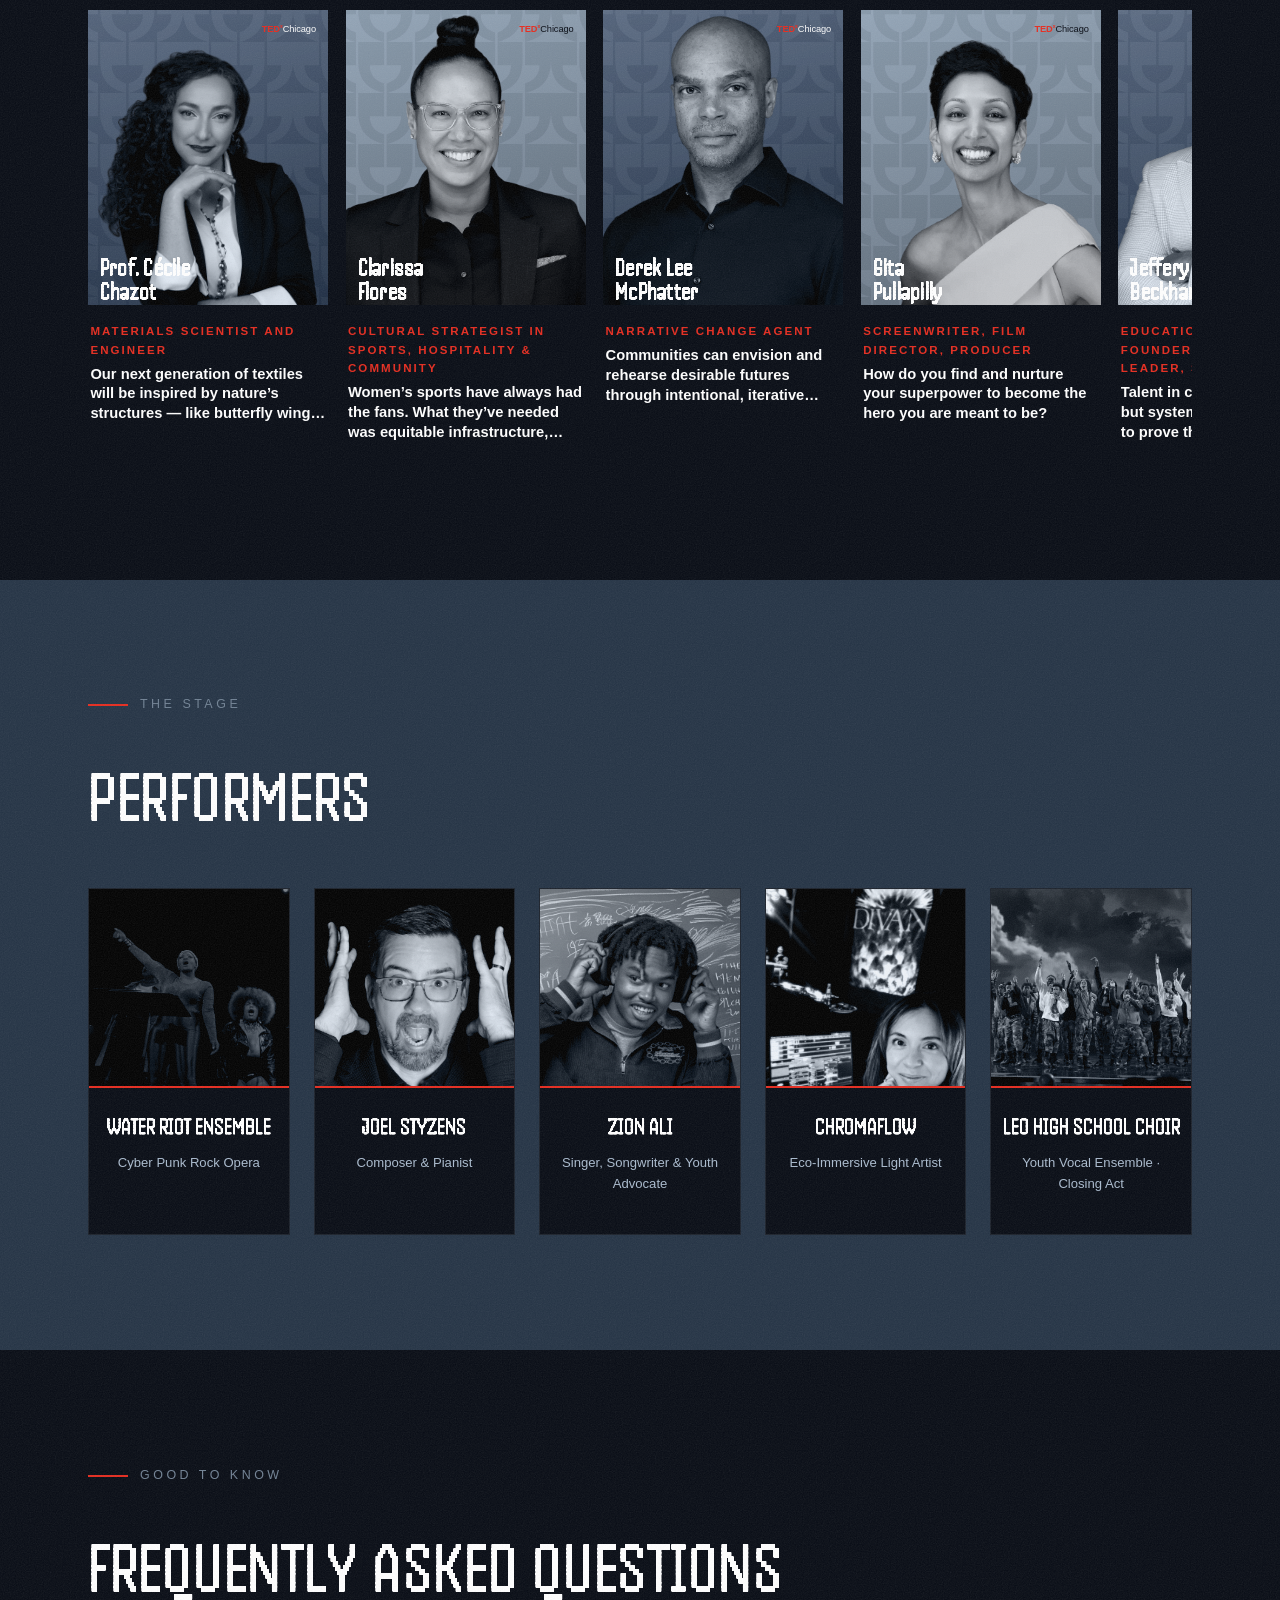
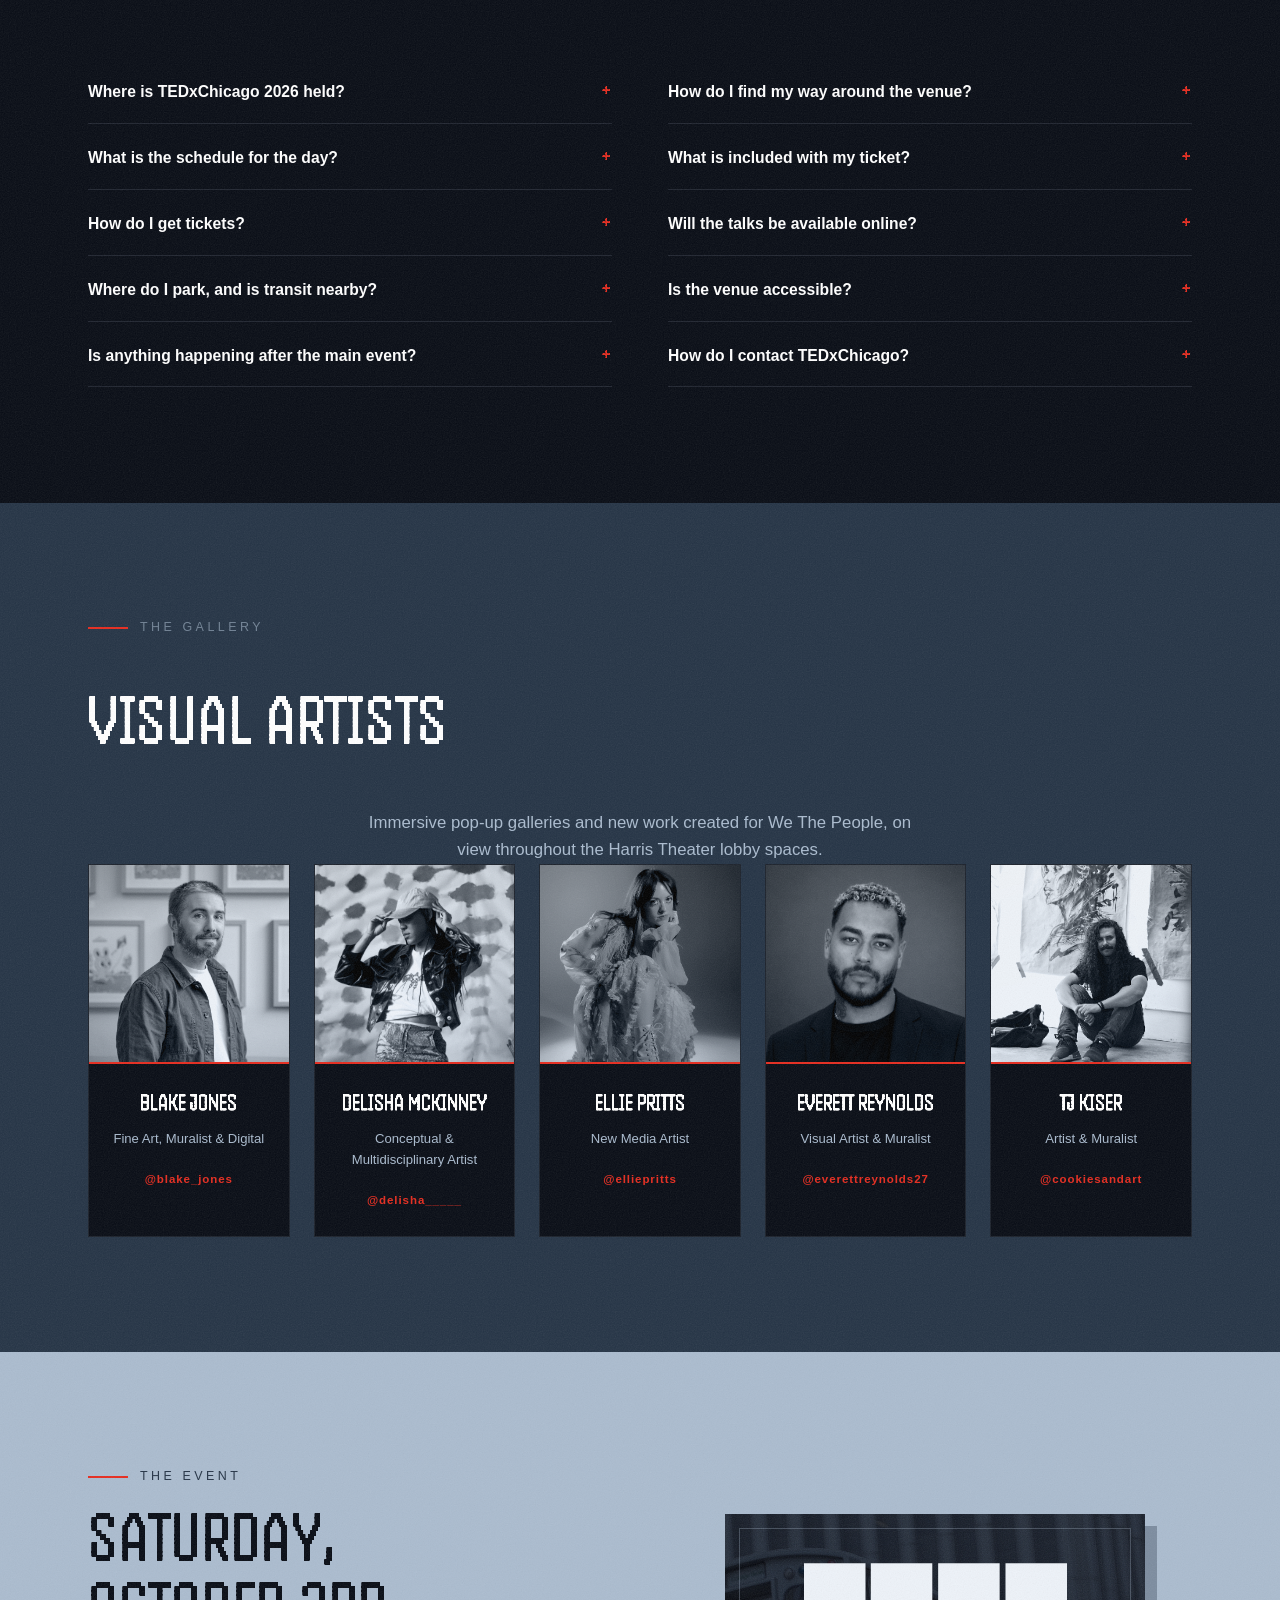
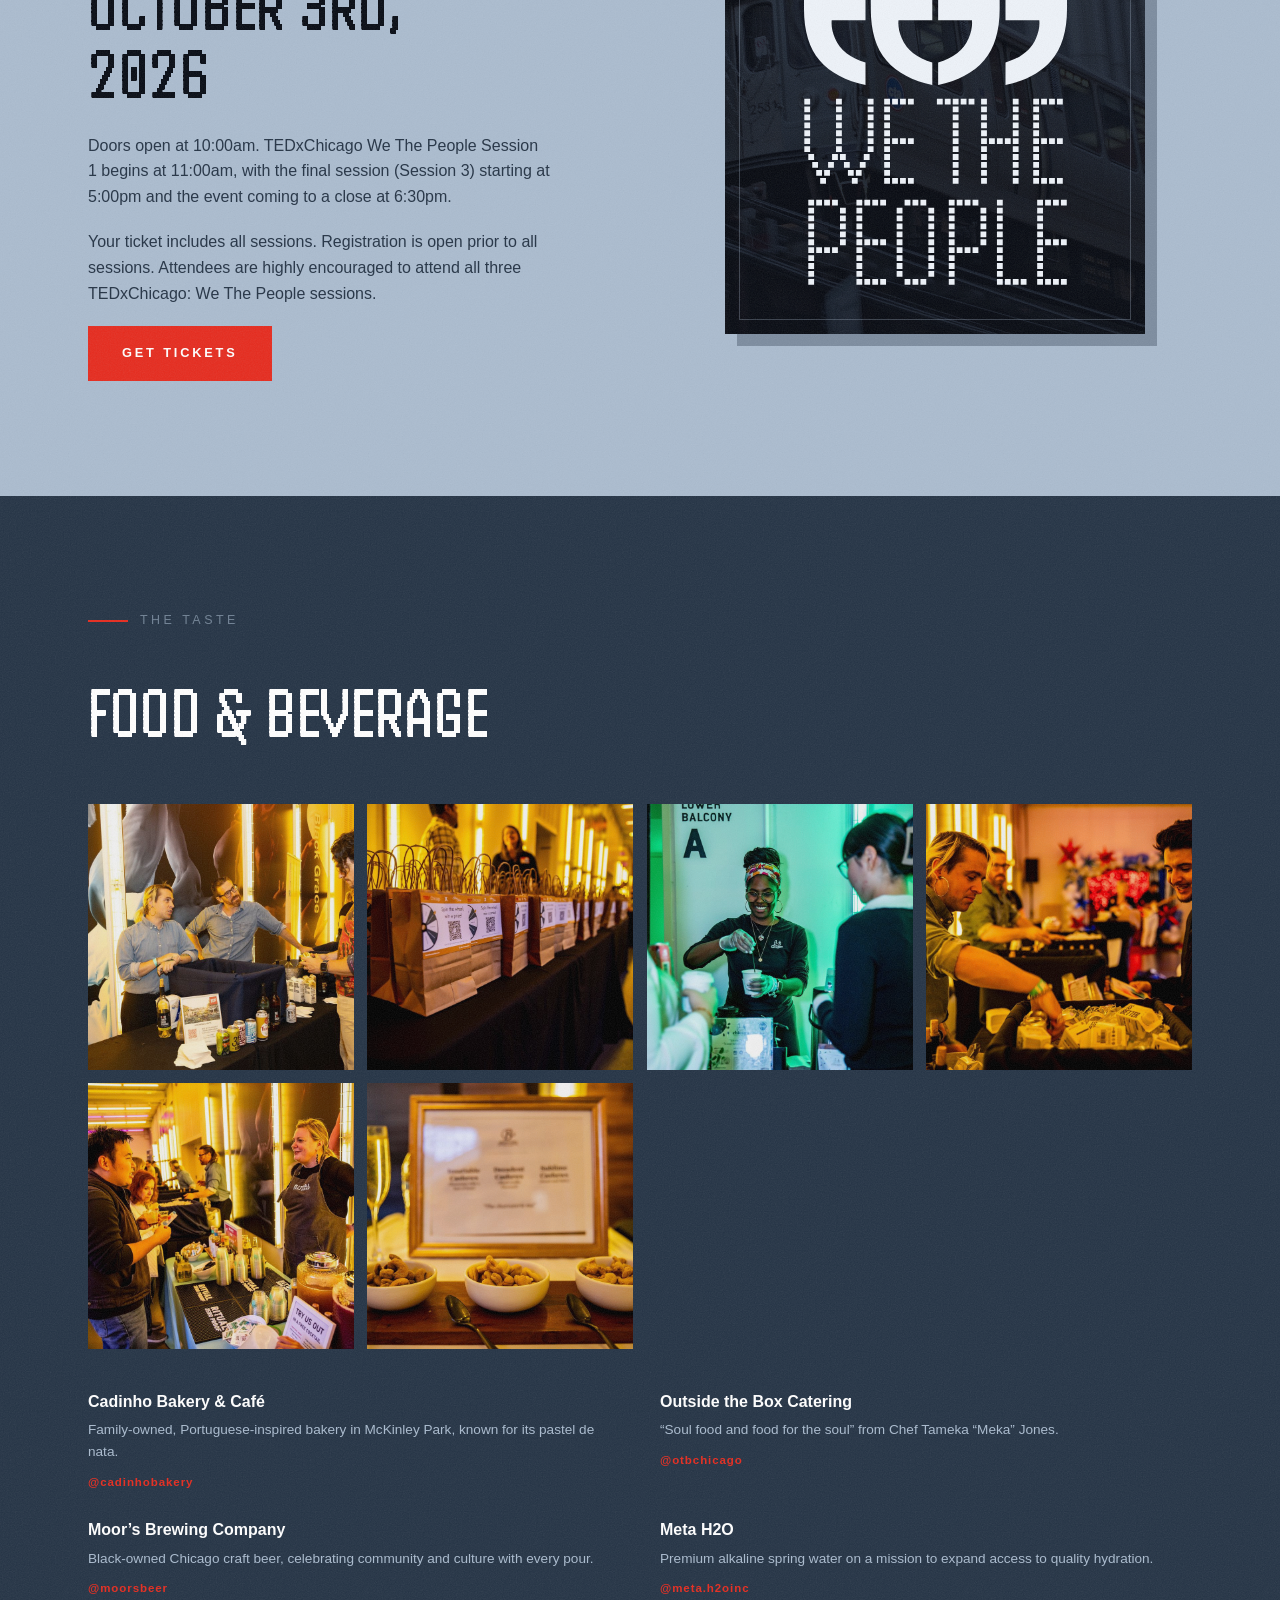
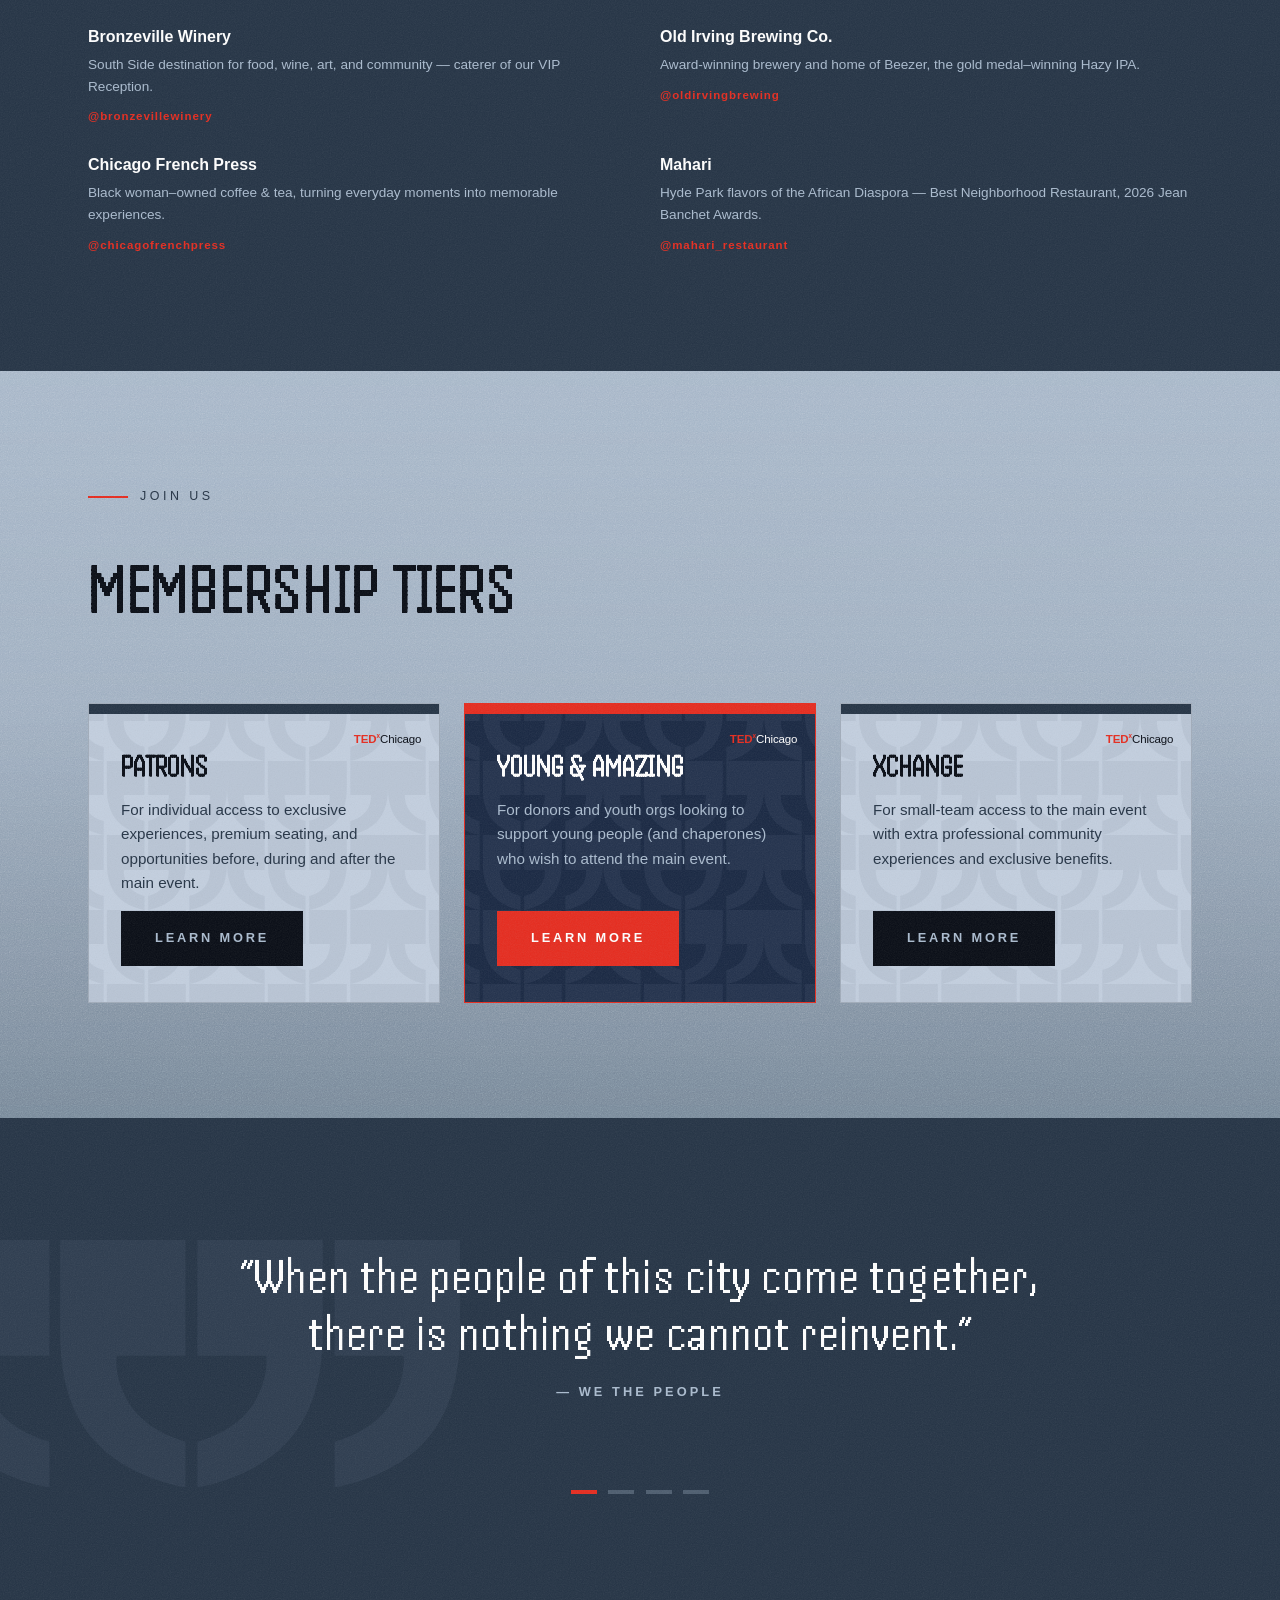
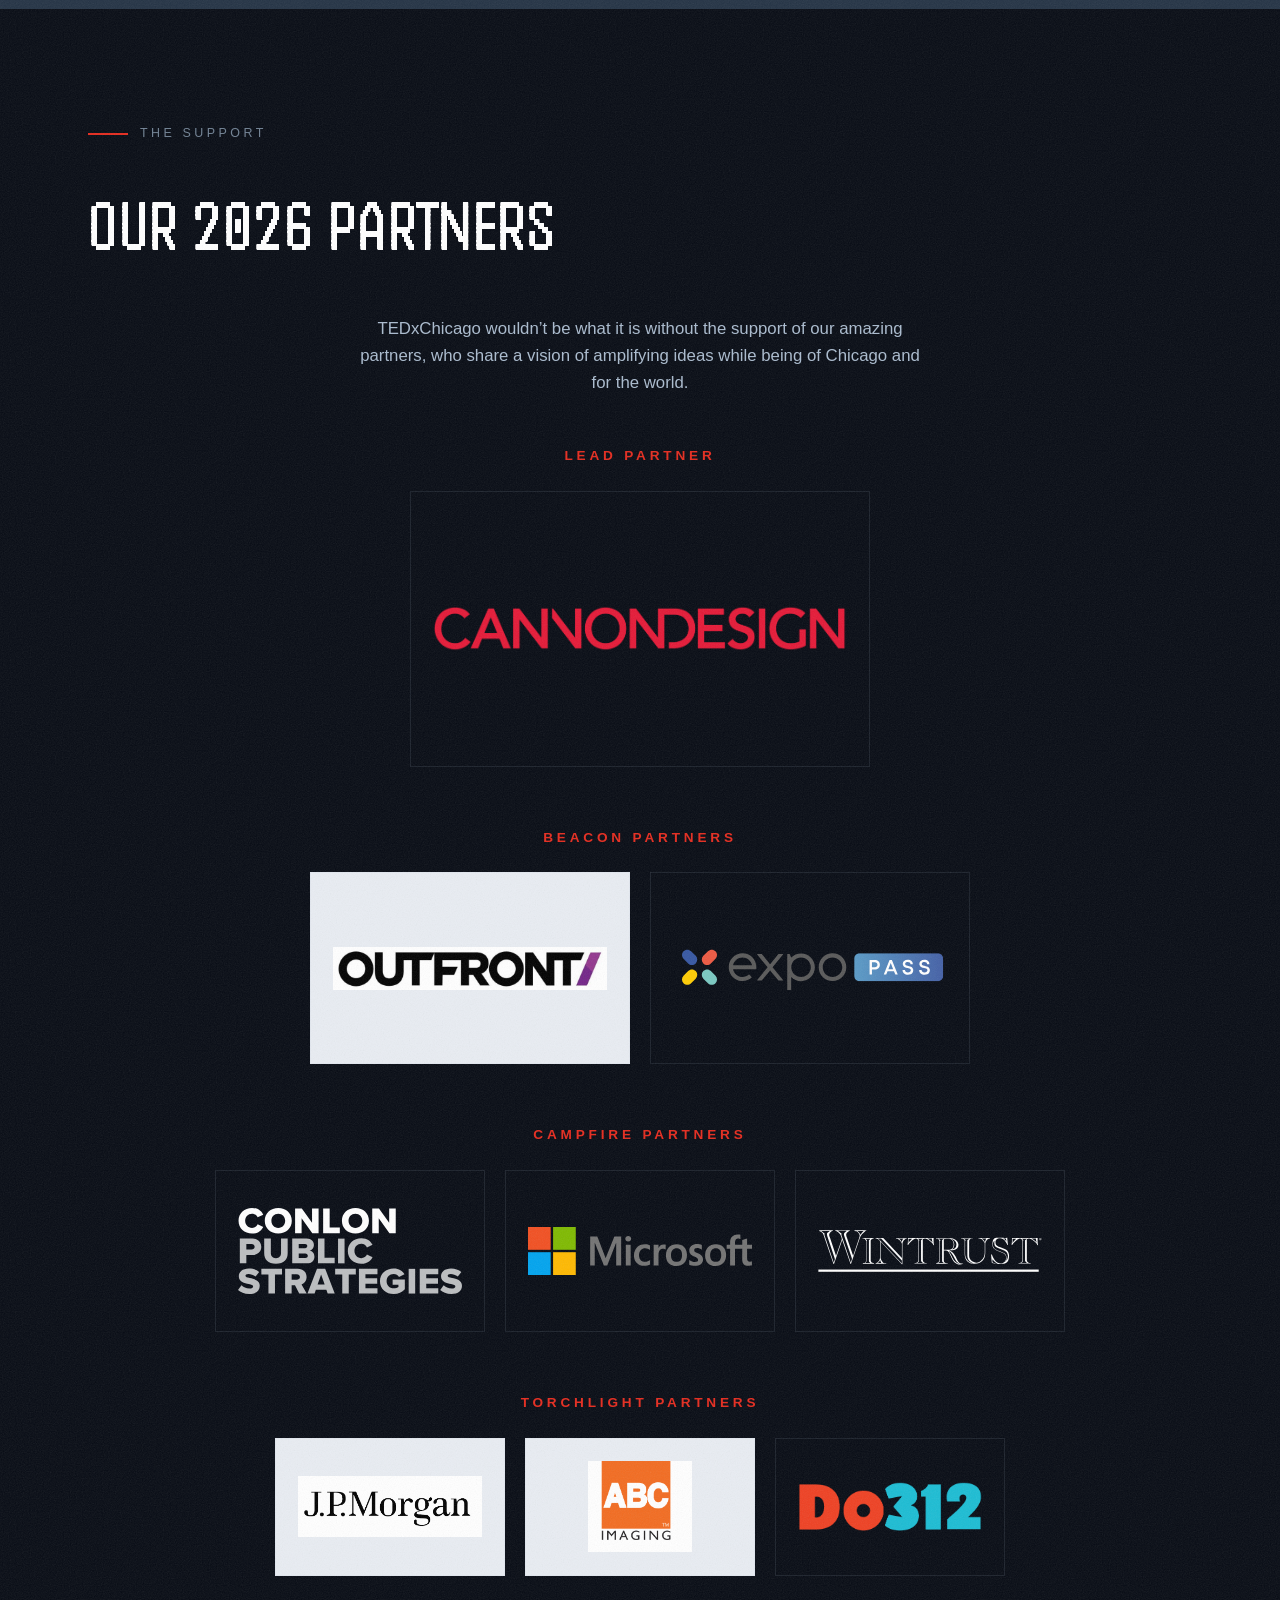
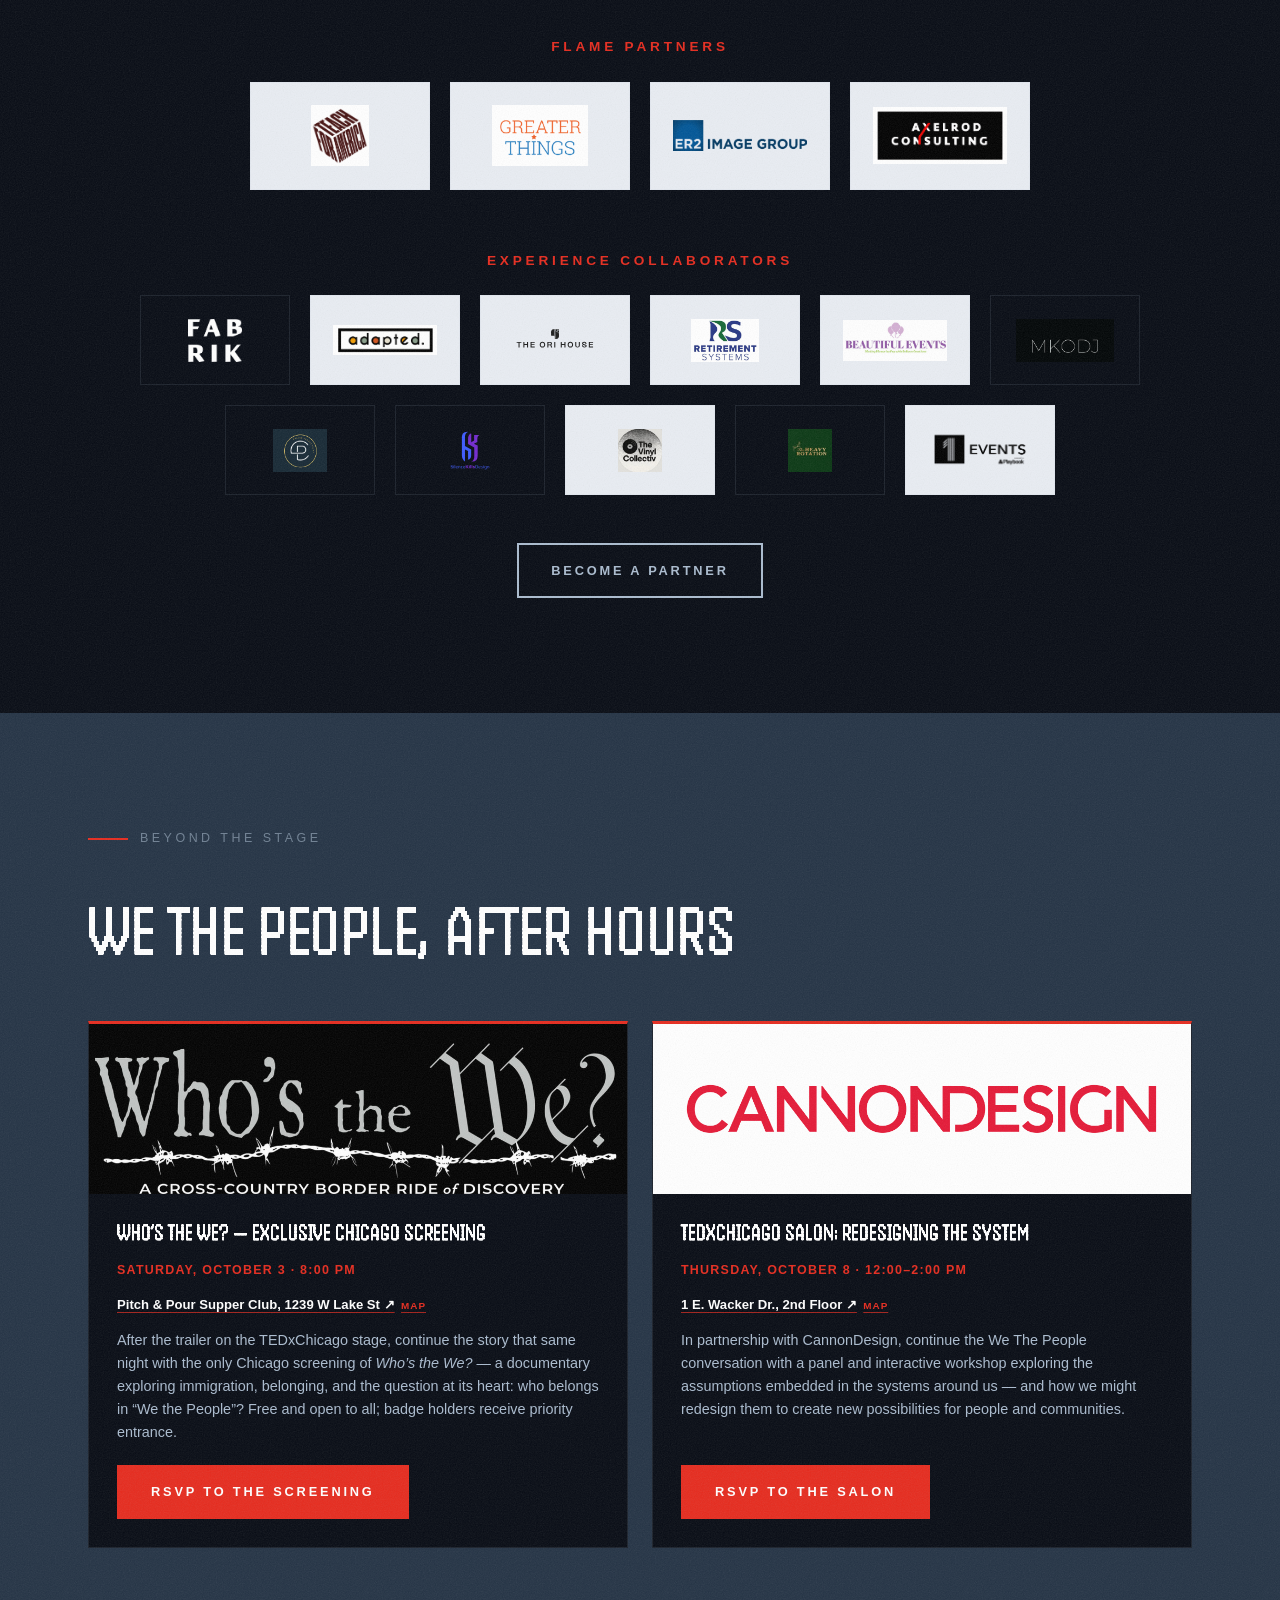
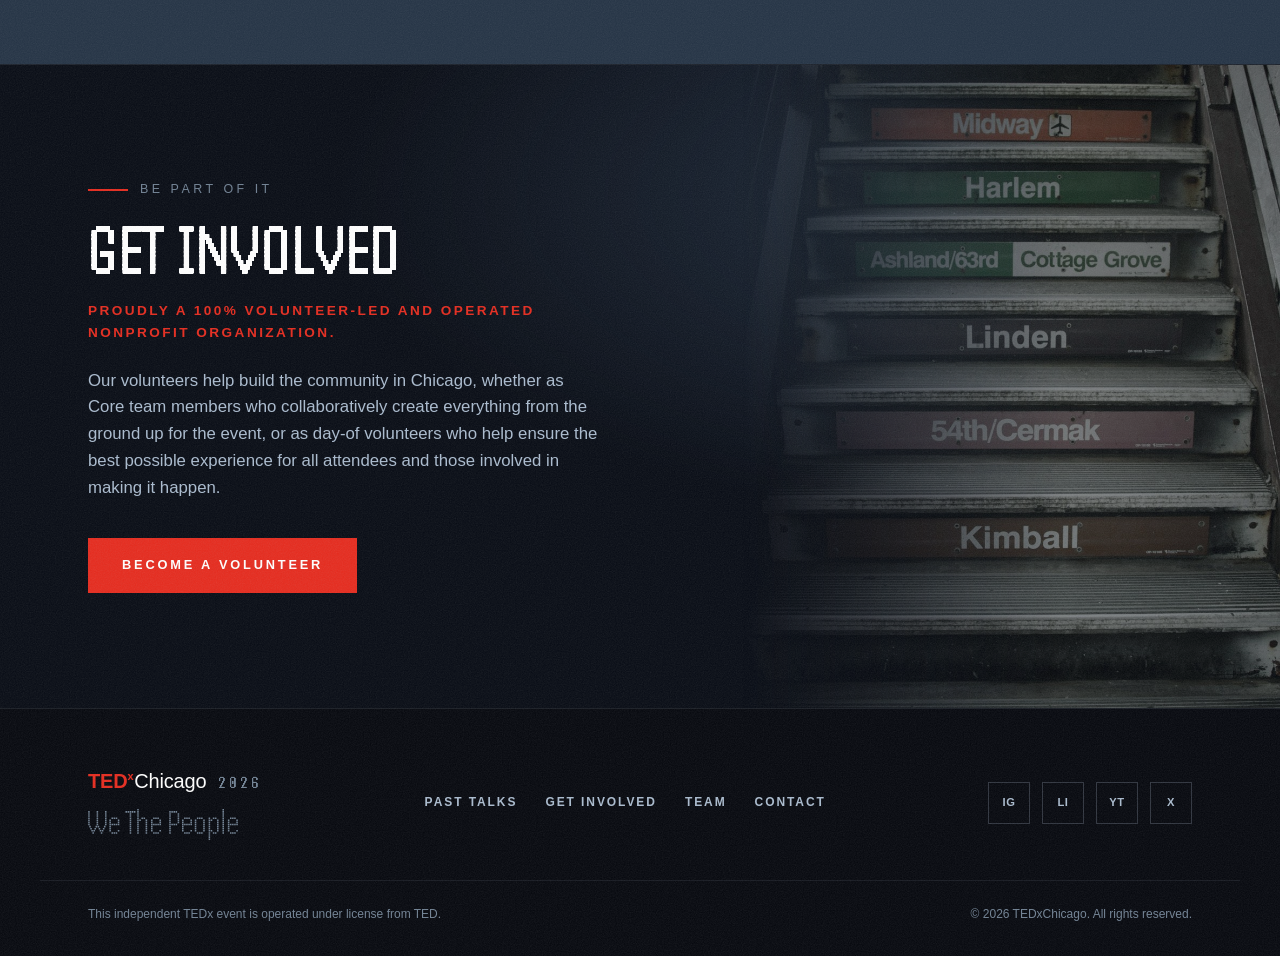
==== commit 86b6ed25: "Move marquee band above Venue Details & Schedule Co-Authored-By: Claude Fable 5 <noreply@anthropic.c" ====
--- a/index.html
+++ b/index.html
@@ -183,14 +183,6 @@
     </section>
 
     <!-- ══════════════════ MARQUEE ══════════════════ -->
-    <div class="marquee" aria-hidden="true">
-      <div class="marquee-track">
-        <span>WE THE PEOPLE&ensp;&bull;&ensp;TED<sup>x</sup>CHICAGO 2026&ensp;&bull;&ensp;</span>
-        <span>WE THE PEOPLE&ensp;&bull;&ensp;TED<sup>x</sup>CHICAGO 2026&ensp;&bull;&ensp;</span>
-        <span>WE THE PEOPLE&ensp;&bull;&ensp;TED<sup>x</sup>CHICAGO 2026&ensp;&bull;&ensp;</span>
-        <span>WE THE PEOPLE&ensp;&bull;&ensp;TED<sup>x</sup>CHICAGO 2026&ensp;&bull;&ensp;</span>
-      </div>
-    </div>
 
     <!-- ══════════════════ THE MESSAGE ══════════════════ -->
     <section class="tedx-section section-navy" id="message">
@@ -216,6 +208,15 @@
     </section>
 
     <!-- ══════════════════ SPEAKERS ══════════════════ -->
+<div class="marquee" aria-hidden="true">
+      <div class="marquee-track">
+        <span>WE THE PEOPLE&ensp;&bull;&ensp;TED<sup>x</sup>CHICAGO 2026&ensp;&bull;&ensp;</span>
+        <span>WE THE PEOPLE&ensp;&bull;&ensp;TED<sup>x</sup>CHICAGO 2026&ensp;&bull;&ensp;</span>
+        <span>WE THE PEOPLE&ensp;&bull;&ensp;TED<sup>x</sup>CHICAGO 2026&ensp;&bull;&ensp;</span>
+        <span>WE THE PEOPLE&ensp;&bull;&ensp;TED<sup>x</sup>CHICAGO 2026&ensp;&bull;&ensp;</span>
+      </div>
+    </div>
+
     <section class="tedx-section section-navy" id="venue">
       <div class="tedx-container">
         <div class="section-head" data-reveal>
